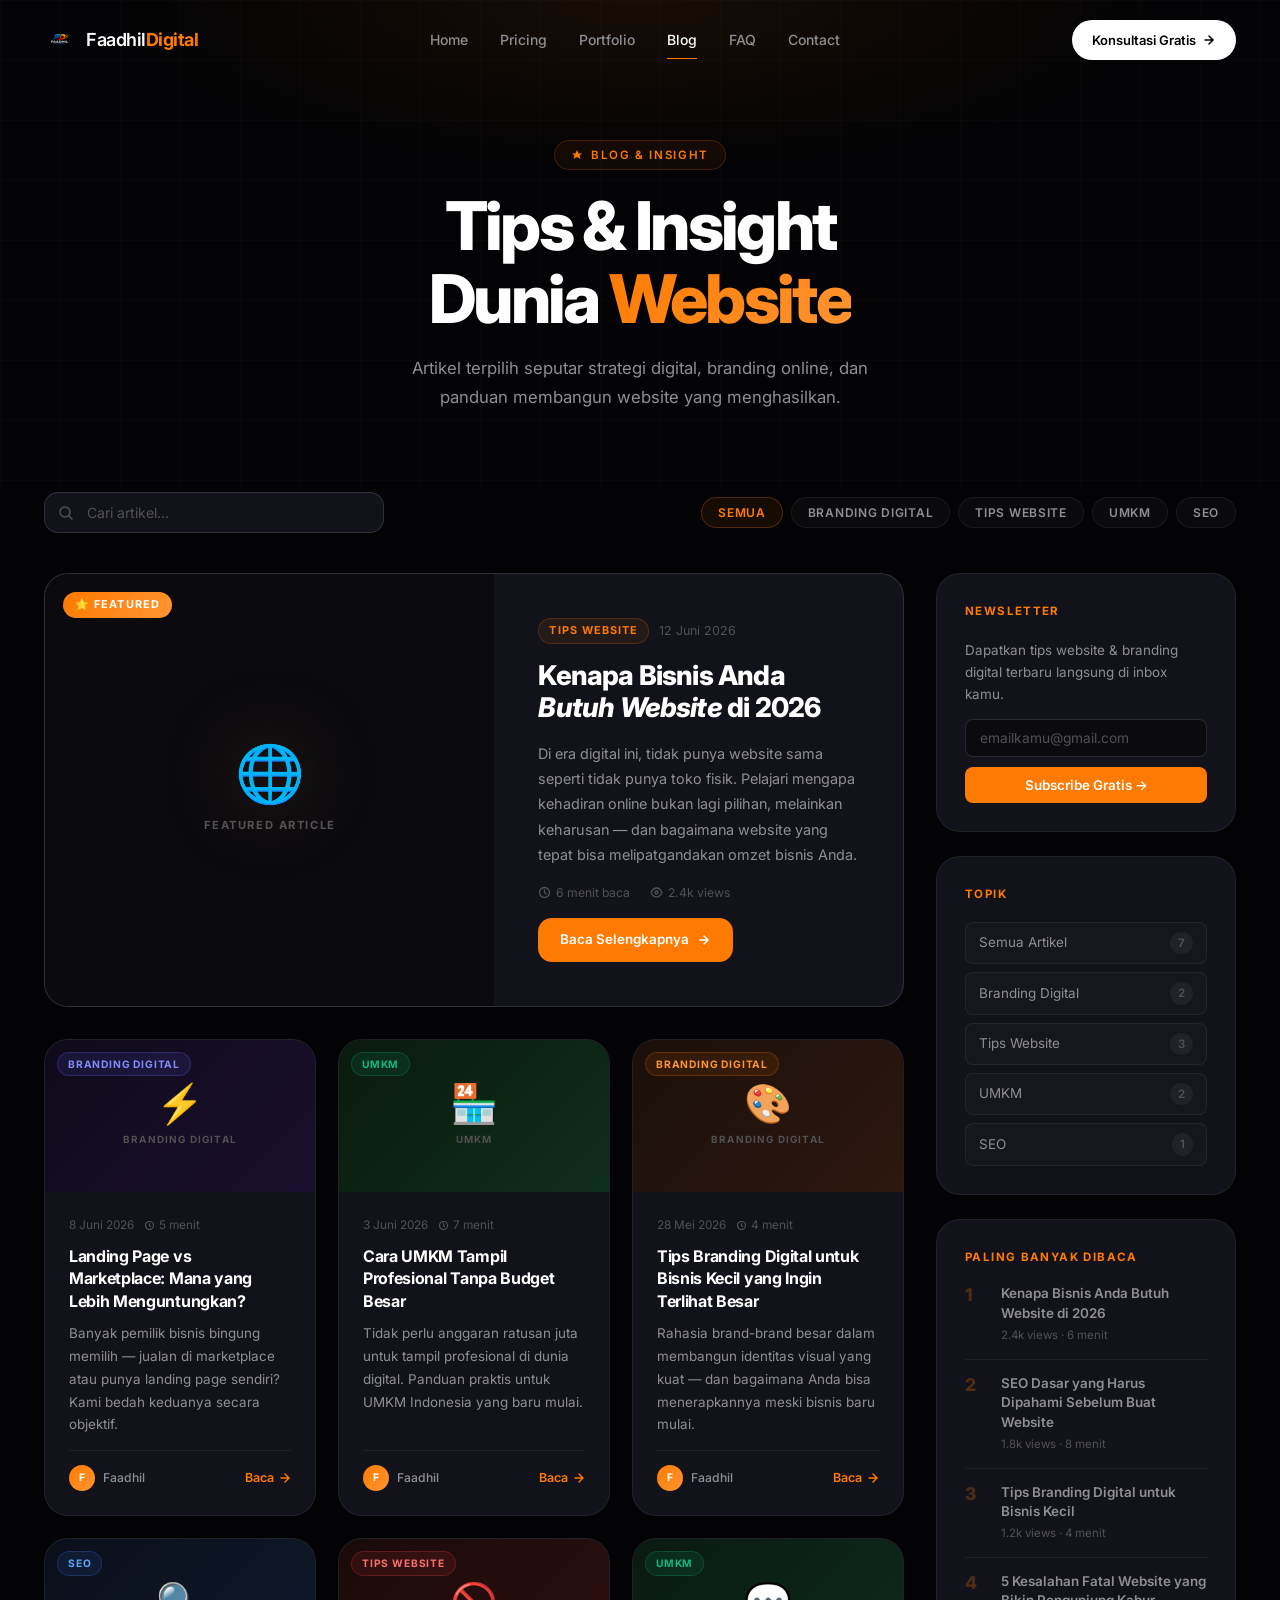
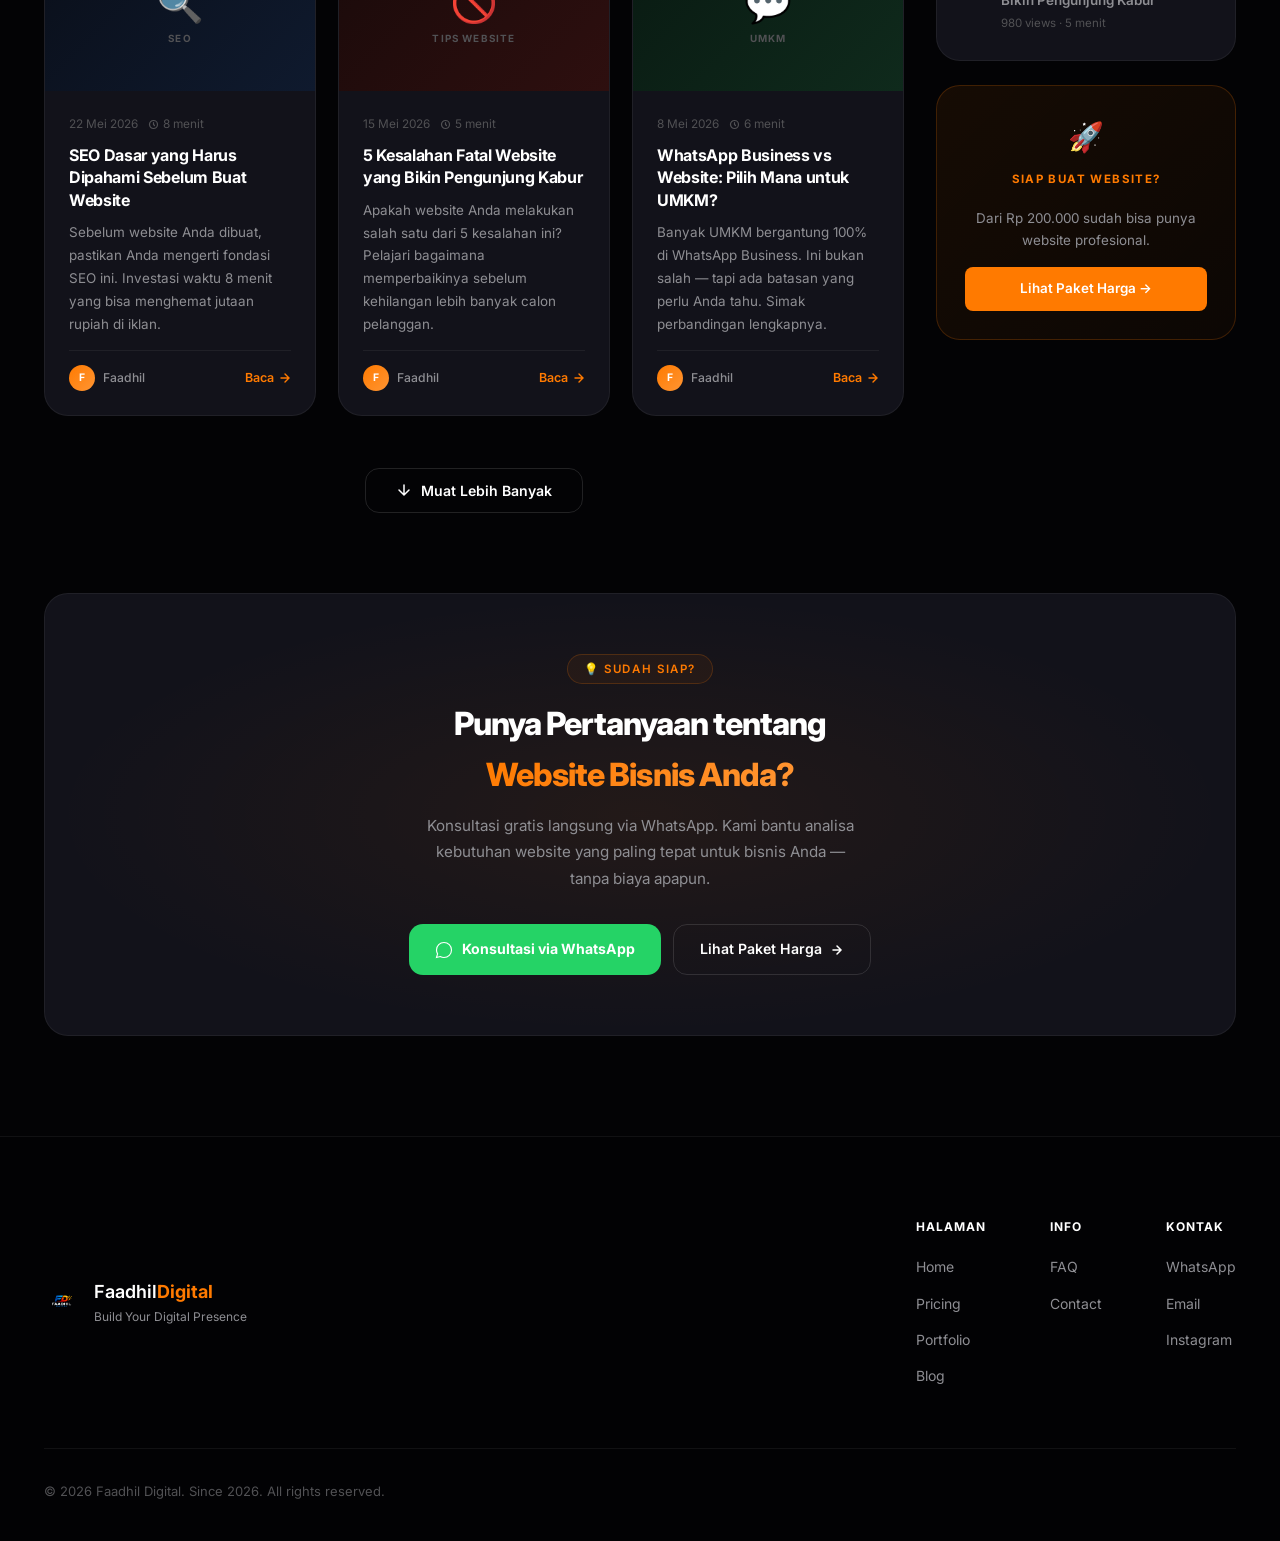
==== blog.html @ 7c00f546 "Add files via upload" ====
<!DOCTYPE html>
<html lang="id" data-theme="dark">
<head>
  <meta charset="UTF-8"/>
  <meta name="viewport" content="width=device-width,initial-scale=1.0"/>

  <!-- SEO -->
  <title>Blog — Faadhil Digital | Tips & Insight Dunia Website</title>
  <meta name="description" content="Baca artikel terbaru dari Faadhil Digital — tips membangun website, strategi branding digital, insight UMKM, dan panduan teknologi web modern."/>
  <meta name="keywords" content="blog website, tips branding digital, UMKM online, landing page, jasa website, Faadhil Digital"/>
  <meta name="robots" content="index, follow"/>
  <meta name="author" content="Faadhil Digital"/>
  <link rel="canonical" href="https://faadhildigital.com/blog.html"/>

  <!-- Open Graph -->
  <meta property="og:type" content="blog"/>
  <meta property="og:title" content="Blog — Faadhil Digital | Tips & Insight Dunia Website"/>
  <meta property="og:description" content="Tips membangun website, strategi branding digital, dan insight UMKM dari Faadhil Digital."/>
  <meta property="og:url" content="https://faadhildigital.com/blog.html"/>
  <meta property="og:site_name" content="Faadhil Digital"/>

  <!-- Twitter Card -->
  <meta name="twitter:card" content="summary_large_image"/>
  <meta name="twitter:title" content="Blog — Faadhil Digital"/>
  <meta name="twitter:description" content="Tips & insight dunia website dari Faadhil Digital."/>

  <!-- Theme -->
  <meta name="theme-color" content="#030305"/>
  <link rel="manifest" href="manifest.json"/>
  <link rel="icon" type="image/png" href="assets/LOGO4721.png"/>
  <link rel="apple-touch-icon" href="assets/LOGO4721.png"/>

  <!-- Fonts -->
  <link rel="preconnect" href="https://fonts.googleapis.com"/>
  <link rel="preconnect" href="https://fonts.gstatic.com" crossorigin/>
  <link href="https://fonts.googleapis.com/css2?family=Inter:wght@300;400;500;600;700;800;900&display=swap" rel="stylesheet"/>

  <link rel="stylesheet" href="css/style.css"/>
  <style>
    /* ── BLOG-SPECIFIC STYLES ── */
    :root {
      --bg-main: #030305;
      --bg-surface: #0a0a0f;
      --bg-surface-elevated: #12121a;
      --brand-primary: #ff7a00;
      --brand-primary-rgb: 255, 122, 0;
      --brand-secondary: #ff9533;
      --text-main: #ffffff;
      --text-muted: #8e8e93;
      --text-dim: #515154;
      --border-light: rgba(255,255,255,.06);
      --border-medium: rgba(255,255,255,.12);
      --glass-bg: rgba(10,10,15,.7);
      --glass-blur: 20px;
      --font-inter: 'Inter', -apple-system, BlinkMacSystemFont, sans-serif;
      --radius-sm: 8px;
      --radius-md: 14px;
      --radius-lg: 24px;
      --transition-smooth: cubic-bezier(0.16,1,0.3,1);
    }

    /* BLOG HERO */
    .blog-hero {
      padding: 140px 0 80px;
      text-align: center;
      position: relative;
      overflow: hidden;
    }
    .blog-hero::before {
      content: '';
      position: absolute;
      inset: 0;
      background:
        radial-gradient(ellipse 60% 50% at 50% 0%, rgba(255,122,0,.08) 0%, transparent 70%),
        linear-gradient(rgba(255,255,255,.015) 1px, transparent 1px),
        linear-gradient(90deg, rgba(255,255,255,.015) 1px, transparent 1px);
      background-size: 100% 100%, 60px 60px, 60px 60px;
      pointer-events: none;
    }
    .blog-hero .con { position: relative; z-index: 1; }
    .blog-hero-tag {
      display: inline-flex;
      align-items: center;
      gap: 8px;
      font-size: .72rem;
      font-weight: 600;
      letter-spacing: .14em;
      text-transform: uppercase;
      color: var(--brand-primary);
      background: rgba(255,122,0,.06);
      border: 1px solid rgba(255,122,0,.2);
      padding: 5px 16px;
      border-radius: 999px;
      margin-bottom: 20px;
    }
    .blog-hero h1 {
      font-size: clamp(2.8rem, 5.5vw, 4.2rem);
      font-weight: 800;
      letter-spacing: -.04em;
      line-height: 1.08;
      color: var(--text-main);
      margin-bottom: 18px;
    }
    .blog-hero h1 em {
      font-style: normal;
      background: linear-gradient(135deg, var(--brand-primary), var(--brand-secondary));
      -webkit-background-clip: text;
      -webkit-text-fill-color: transparent;
      background-clip: text;
    }
    .blog-hero p {
      font-size: 1.05rem;
      color: var(--text-muted);
      max-width: 500px;
      margin: 0 auto;
      line-height: 1.75;
    }

    /* BLOG CONTROLS */
    .blog-section {
      padding: 0 0 100px;
      background: var(--bg-main);
    }
    .blog-controls-bar {
      display: flex;
      gap: 16px;
      align-items: center;
      justify-content: space-between;
      margin-bottom: 40px;
      flex-wrap: wrap;
    }
    .blog-search-box {
      position: relative;
      flex: 1;
      max-width: 340px;
    }
    .blog-search-box svg {
      position: absolute;
      left: 14px;
      top: 50%;
      transform: translateY(-50%);
      color: var(--text-dim);
      pointer-events: none;
    }
    .blog-search-box input {
      width: 100%;
      background: var(--bg-surface-elevated);
      border: 1px solid var(--border-medium);
      border-radius: var(--radius-md);
      color: var(--text-main);
      font-family: var(--font-inter);
      font-size: .88rem;
      padding: 11px 16px 11px 42px;
      outline: none;
      transition: border-color .25s;
    }
    .blog-search-box input:focus { border-color: var(--brand-primary); }
    .blog-search-box input::placeholder { color: var(--text-dim); }
    .cat-pills {
      display: flex;
      gap: 8px;
      flex-wrap: wrap;
    }
    .cat-pill {
      font-size: .75rem;
      font-weight: 600;
      letter-spacing: .06em;
      text-transform: uppercase;
      color: var(--text-muted);
      background: rgba(255,255,255,.03);
      border: 1px solid var(--border-light);
      padding: 7px 16px;
      border-radius: 999px;
      cursor: pointer;
      transition: all .22s;
      font-family: var(--font-inter);
    }
    .cat-pill:hover {
      color: var(--text-main);
      border-color: var(--border-medium);
      background: rgba(255,255,255,.06);
    }
    .cat-pill.active {
      color: var(--brand-primary);
      background: rgba(255,122,0,.08);
      border-color: rgba(255,122,0,.25);
    }

    /* FEATURED ARTICLE */
    .featured-article {
      background: var(--bg-surface-elevated);
      border: 1px solid var(--border-medium);
      border-radius: var(--radius-lg);
      overflow: hidden;
      display: grid;
      grid-template-columns: 1.1fr 1fr;
      margin-bottom: 32px;
      transition: border-color .3s, transform .3s, box-shadow .3s;
    }
    .featured-article:hover {
      border-color: rgba(255,122,0,.3);
      transform: translateY(-4px);
      box-shadow: 0 20px 60px rgba(0,0,0,.35);
    }
    .fa-thumb {
      position: relative;
      min-height: 340px;
      background: var(--bg-surface);
      overflow: hidden;
      display: flex;
      align-items: center;
      justify-content: center;
    }
    .fa-thumb-art {
      width: 100%;
      height: 100%;
      position: absolute;
      inset: 0;
      display: flex;
      align-items: center;
      justify-content: center;
      flex-direction: column;
      gap: 16px;
    }
    .fa-thumb-icon {
      font-size: 3.5rem;
      line-height: 1;
      filter: drop-shadow(0 0 40px rgba(255,122,0,.3));
    }
    .fa-thumb-label {
      font-size: .7rem;
      font-weight: 700;
      letter-spacing: .14em;
      text-transform: uppercase;
      color: var(--text-dim);
    }
    .fa-featured-badge {
      position: absolute;
      top: 18px;
      left: 18px;
      background: linear-gradient(135deg, var(--brand-primary), var(--brand-secondary));
      color: #fff;
      font-size: .68rem;
      font-weight: 700;
      letter-spacing: .1em;
      text-transform: uppercase;
      padding: 4px 12px;
      border-radius: 999px;
    }
    .fa-body {
      padding: 44px;
      display: flex;
      flex-direction: column;
      justify-content: center;
      gap: 16px;
    }
    .fa-meta {
      display: flex;
      align-items: center;
      gap: 10px;
    }
    .fa-cat {
      font-size: .68rem;
      font-weight: 700;
      letter-spacing: .1em;
      text-transform: uppercase;
      color: var(--brand-primary);
      background: rgba(255,122,0,.08);
      border: 1px solid rgba(255,122,0,.2);
      padding: 3px 10px;
      border-radius: 999px;
    }
    .fa-date {
      font-size: .78rem;
      color: var(--text-dim);
    }
    .fa-body h2 {
      font-size: 1.7rem;
      font-weight: 800;
      letter-spacing: -.03em;
      line-height: 1.2;
      color: var(--text-main);
    }
    .fa-body p {
      font-size: .9rem;
      color: var(--text-muted);
      line-height: 1.75;
    }
    .fa-stats {
      display: flex;
      gap: 20px;
      align-items: center;
    }
    .fa-stat {
      font-size: .76rem;
      color: var(--text-dim);
      display: flex;
      align-items: center;
      gap: 5px;
    }
    .fa-read-btn {
      display: inline-flex;
      align-items: center;
      gap: 8px;
      background: var(--brand-primary);
      color: #fff;
      font-size: .84rem;
      font-weight: 600;
      padding: 11px 22px;
      border-radius: var(--radius-md);
      align-self: flex-start;
      transition: background .25s, transform .2s, box-shadow .25s;
    }
    .fa-read-btn:hover {
      background: var(--brand-secondary);
      transform: translateY(-1px);
      box-shadow: 0 6px 20px rgba(255,122,0,.3);
    }

    /* BLOG GRID */
    .blog-grid {
      display: grid;
      grid-template-columns: repeat(3, 1fr);
      gap: 22px;
      margin-bottom: 52px;
    }
    .blog-card {
      background: var(--bg-surface-elevated);
      border: 1px solid var(--border-light);
      border-radius: var(--radius-lg);
      overflow: hidden;
      display: flex;
      flex-direction: column;
      transition: border-color .3s, transform .3s, box-shadow .3s;
    }
    .blog-card:hover {
      border-color: var(--border-medium);
      transform: translateY(-5px);
      box-shadow: 0 16px 48px rgba(0,0,0,.3);
    }
    .bc-thumb {
      position: relative;
      aspect-ratio: 16/9;
      background: var(--bg-surface);
      display: flex;
      align-items: center;
      justify-content: center;
      flex-direction: column;
      gap: 10px;
      overflow: hidden;
    }
    .bc-thumb-icon { font-size: 2.4rem; line-height: 1; }
    .bc-thumb-label {
      font-size: .62rem;
      font-weight: 700;
      letter-spacing: .12em;
      text-transform: uppercase;
      color: var(--text-dim);
    }
    .bc-cat-badge {
      position: absolute;
      top: 12px;
      left: 12px;
      font-size: .64rem;
      font-weight: 700;
      letter-spacing: .08em;
      text-transform: uppercase;
      padding: 3px 10px;
      border-radius: 999px;
    }
    .bc-body {
      padding: 24px;
      flex: 1;
      display: flex;
      flex-direction: column;
      gap: 10px;
    }
    .bc-meta {
      display: flex;
      align-items: center;
      gap: 10px;
    }
    .bc-date { font-size: .74rem; color: var(--text-dim); }
    .bc-read-time {
      display: flex;
      align-items: center;
      gap: 4px;
      font-size: .74rem;
      color: var(--text-dim);
    }
    .bc-body h3 {
      font-size: 1rem;
      font-weight: 700;
      letter-spacing: -.02em;
      line-height: 1.4;
      color: var(--text-main);
    }
    .bc-body p {
      font-size: .84rem;
      color: var(--text-muted);
      line-height: 1.7;
      flex: 1;
    }
    .bc-footer {
      display: flex;
      align-items: center;
      justify-content: space-between;
      margin-top: 4px;
      padding-top: 14px;
      border-top: 1px solid var(--border-light);
    }
    .bc-author {
      display: flex;
      align-items: center;
      gap: 8px;
    }
    .bc-author-av {
      width: 26px;
      height: 26px;
      border-radius: 50%;
      background: linear-gradient(135deg, var(--brand-primary), var(--brand-secondary));
      display: flex;
      align-items: center;
      justify-content: center;
      font-size: .65rem;
      font-weight: 700;
      color: #fff;
    }
    .bc-author-name { font-size: .76rem; font-weight: 500; color: var(--text-muted); }
    .bc-link {
      display: flex;
      align-items: center;
      gap: 5px;
      font-size: .78rem;
      font-weight: 600;
      color: var(--brand-primary);
      transition: gap .2s;
    }
    .bc-link:hover { gap: 8px; }

    /* BLOG SIDEBAR / NEWSLETTER */
    .blog-layout {
      display: grid;
      grid-template-columns: 1fr 300px;
      gap: 32px;
      align-items: start;
    }
    .blog-sidebar {
      display: flex;
      flex-direction: column;
      gap: 24px;
      position: sticky;
      top: 100px;
    }
    .sidebar-widget {
      background: var(--bg-surface-elevated);
      border: 1px solid var(--border-light);
      border-radius: var(--radius-lg);
      padding: 28px;
    }
    .sw-title {
      font-size: .72rem;
      font-weight: 700;
      letter-spacing: .12em;
      text-transform: uppercase;
      color: var(--brand-primary);
      margin-bottom: 18px;
    }
    .newsletter-form { display: flex; flex-direction: column; gap: 10px; }
    .newsletter-form p { font-size: .84rem; color: var(--text-muted); line-height: 1.65; margin-bottom: 4px; }
    .newsletter-input {
      background: var(--bg-surface);
      border: 1px solid var(--border-medium);
      border-radius: var(--radius-sm);
      color: var(--text-main);
      font-family: var(--font-inter);
      font-size: .86rem;
      padding: 10px 14px;
      outline: none;
      transition: border-color .25s;
    }
    .newsletter-input:focus { border-color: var(--brand-primary); }
    .newsletter-input::placeholder { color: var(--text-dim); }
    .newsletter-btn {
      background: var(--brand-primary);
      color: #fff;
      font-family: var(--font-inter);
      font-size: .84rem;
      font-weight: 600;
      padding: 10px;
      border-radius: var(--radius-sm);
      border: none;
      cursor: pointer;
      transition: background .25s;
    }
    .newsletter-btn:hover { background: var(--brand-secondary); }

    .topic-list { display: flex; flex-direction: column; gap: 8px; }
    .topic-item {
      display: flex;
      align-items: center;
      justify-content: space-between;
      padding: 9px 13px;
      background: rgba(255,255,255,.02);
      border: 1px solid var(--border-light);
      border-radius: var(--radius-sm);
      cursor: pointer;
      transition: all .2s;
      font-size: .84rem;
      color: var(--text-muted);
    }
    .topic-item:hover {
      border-color: var(--border-medium);
      color: var(--text-main);
      background: rgba(255,255,255,.04);
    }
    .topic-count {
      font-size: .72rem;
      font-weight: 600;
      color: var(--text-dim);
      background: rgba(255,255,255,.05);
      padding: 2px 8px;
      border-radius: 999px;
    }

    .popular-list { display: flex; flex-direction: column; gap: 14px; }
    .popular-item {
      display: flex;
      gap: 12px;
      align-items: flex-start;
      padding-bottom: 14px;
      border-bottom: 1px solid var(--border-light);
    }
    .popular-item:last-child { border-bottom: none; padding-bottom: 0; }
    .popular-num {
      font-size: 1.1rem;
      font-weight: 800;
      color: rgba(255,122,0,.25);
      flex-shrink: 0;
      width: 24px;
      line-height: 1.3;
    }
    .popular-title {
      font-size: .84rem;
      font-weight: 600;
      color: var(--text-muted);
      line-height: 1.45;
      transition: color .2s;
      cursor: pointer;
    }
    .popular-title:hover { color: var(--text-main); }
    .popular-meta { font-size: .72rem; color: var(--text-dim); margin-top: 3px; }

    /* NO RESULTS */
    .no-results {
      display: none;
      text-align: center;
      padding: 60px 20px;
      color: var(--text-dim);
      grid-column: 1 / -1;
    }
    .no-results-icon { font-size: 2.5rem; margin-bottom: 12px; }
    .no-results p { font-size: .9rem; }

    /* LOAD MORE */
    .load-more-wrap {
      display: flex;
      justify-content: center;
    }
    .load-more-btn {
      display: inline-flex;
      align-items: center;
      gap: 9px;
      background: transparent;
      border: 1px solid var(--border-medium);
      color: var(--text-main);
      font-family: var(--font-inter);
      font-size: .88rem;
      font-weight: 600;
      padding: 13px 30px;
      border-radius: var(--radius-md);
      cursor: pointer;
      transition: all .25s;
    }
    .load-more-btn:hover {
      border-color: var(--brand-primary);
      color: var(--brand-primary);
      background: rgba(255,122,0,.06);
    }

    /* BLOG CTA */
    .blog-cta {
      margin-top: 80px;
      background: var(--bg-surface-elevated);
      border: 1px solid var(--border-light);
      border-radius: var(--radius-lg);
      padding: 60px;
      text-align: center;
      position: relative;
      overflow: hidden;
    }
    .blog-cta::before {
      content: '';
      position: absolute;
      inset: 0;
      background: radial-gradient(ellipse at center, rgba(255,122,0,.07) 0%, transparent 70%);
      pointer-events: none;
    }
    .blog-cta-inner { position: relative; z-index: 1; }
    .blog-cta h2 {
      font-size: 2rem;
      font-weight: 800;
      letter-spacing: -.03em;
      color: var(--text-main);
      margin-bottom: 12px;
    }
    .blog-cta h2 em {
      font-style: normal;
      background: linear-gradient(135deg, var(--brand-primary), var(--brand-secondary));
      -webkit-background-clip: text;
      -webkit-text-fill-color: transparent;
      background-clip: text;
    }
    .blog-cta p {
      font-size: .95rem;
      color: var(--text-muted);
      max-width: 440px;
      margin: 0 auto 32px;
      line-height: 1.75;
    }
    .blog-cta-btns { display: flex; gap: 12px; justify-content: center; flex-wrap: wrap; }
    .cta-btn-wa {
      display: inline-flex;
      align-items: center;
      gap: 9px;
      background: #25d366;
      color: #fff;
      font-size: .88rem;
      font-weight: 700;
      padding: 13px 26px;
      border-radius: var(--radius-md);
      transition: background .25s, transform .2s, box-shadow .25s;
    }
    .cta-btn-wa:hover {
      background: #1ebe5d;
      transform: translateY(-1px);
      box-shadow: 0 8px 24px rgba(37,211,102,.25);
    }
    .cta-btn-pricing {
      display: inline-flex;
      align-items: center;
      gap: 8px;
      background: transparent;
      border: 1px solid var(--border-medium);
      color: var(--text-main);
      font-size: .88rem;
      font-weight: 600;
      padding: 13px 26px;
      border-radius: var(--radius-md);
      transition: all .25s;
    }
    .cta-btn-pricing:hover {
      border-color: var(--brand-primary);
      color: var(--brand-primary);
      background: rgba(255,122,0,.06);
    }

    /* ANIMATION / SCROLL REVEAL FIX */
    .sr {
      opacity: 0;
      transform: translateY(28px);
      transition:
        opacity .7s var(--transition-smooth) var(--delay, 0s),
        transform .7s var(--transition-smooth) var(--delay, 0s);
    }
    .sr.visible, .sr.active { opacity: 1; transform: none; }

    /* RESPONSIVE */
    @media (max-width: 1100px) {
      .blog-layout { grid-template-columns: 1fr; }
      .blog-sidebar { position: static; }
    }
    @media (max-width: 900px) {
      .featured-article { grid-template-columns: 1fr; }
      .fa-thumb { min-height: 220px; }
      .blog-grid { grid-template-columns: repeat(2, 1fr); }
    }
    @media (max-width: 640px) {
      .blog-hero { padding: 110px 0 60px; }
      .blog-controls-bar { flex-direction: column; align-items: stretch; }
      .blog-search-box { max-width: 100%; }
      .blog-grid { grid-template-columns: 1fr; }
      .fa-body { padding: 28px 24px; }
      .blog-cta { padding: 40px 24px; }
    }
  </style>
</head>
<body>

  <!-- LOADER -->
  <div id="loader" class="loader" role="status" aria-label="Loading">
    <div class="loader-logo">
      <img src="assets/LOGO4721.png" alt="Faadhil Digital" width="48" height="48"/>
      <span>Faadhil<strong>Digital</strong></span>
    </div>
    <div class="loader-bar"><div class="loader-progress"></div></div>
  </div>

  <!-- CURSOR GLOW -->
  <div class="cursor-glow" id="cursorGlow" aria-hidden="true"></div>

  <!-- TOAST -->
  <div id="toast" class="toast" role="alert" aria-live="polite"></div>

  <!-- BACK TO TOP -->
  <button class="back-top" id="backTop" aria-label="Kembali ke atas">
    <svg width="18" height="18" viewBox="0 0 18 18" fill="none"><path d="M9 14V4M4 9l5-5 5 5" stroke="currentColor" stroke-width="1.8" stroke-linecap="round" stroke-linejoin="round"/></svg>
  </button>

  <!-- ═══════════ NAVBAR ═══════════ -->
  <header class="navbar" id="navbar" role="banner">
    <div class="nav-container">
      <a href="home.html" class="nav-logo" aria-label="Faadhil Digital - Beranda">
        <img src="assets/LOGO4721.png" alt="Logo Faadhil Digital" width="32" height="32" loading="eager"/>
        <span>Faadhil<strong>Digital</strong></span>
      </a>

      <nav class="nav-links" id="navLinks" role="navigation" aria-label="Menu utama">
        <a href="home.html" class="nav-a">Home</a>
        <a href="pricing.html" class="nav-a">Pricing</a>
        <a href="portfolio.html" class="nav-a">Portfolio</a>
        <a href="blog.html" class="nav-a active">Blog</a>
        <a href="faq.html" class="nav-a">FAQ</a>
        <a href="contact.html" class="nav-a">Contact</a>
      </nav>

      <div class="nav-right">

        <a href="https://wa.me/6282317304798?text=Halo%2C%20saya%20ingin%20konsultasi%20gratis" target="_blank" rel="noopener noreferrer" class="nav-cta">
          <span>Konsultasi Gratis</span>
          <svg width="14" height="14" viewBox="0 0 14 14" fill="none" aria-hidden="true"><path d="M3 7h8M7 3l4 4-4 4" stroke="currentColor" stroke-width="1.5" stroke-linecap="round"/></svg>
        </a>
      </div>

      <button class="nav-ham" id="navHam" aria-label="Buka menu" aria-expanded="false" aria-controls="mobileMenu">
        <span></span><span></span><span></span>
      </button>
    </div>
  </header>

  <!-- MOBILE MENU -->
  <div class="mobile-menu" id="mobileMenu" role="dialog" aria-modal="true" aria-label="Menu navigasi" hidden>
    <nav aria-label="Menu mobile">
      <a href="home.html" class="mob-a">Home</a>
      <a href="pricing.html" class="mob-a">Pricing</a>
      <a href="portfolio.html" class="mob-a">Portfolio</a>
      <a href="blog.html" class="mob-a active">Blog</a>
      <a href="faq.html" class="mob-a">FAQ</a>
      <a href="contact.html" class="mob-a">Contact</a>
    </nav>
    <a href="https://wa.me/6282317304798" target="_blank" rel="noopener noreferrer" class="mob-cta">
      <svg width="18" height="18" viewBox="0 0 24 24" fill="none" aria-hidden="true"><path d="M12 2C6.477 2 2 6.477 2 12c0 1.89.525 3.66 1.438 5.168L2 22l4.978-1.303A9.952 9.952 0 0012 22c5.523 0 10-4.477 10-10S17.523 2 12 2z" stroke="currentColor" stroke-width="1.5"/></svg>
      Konsultasi Gratis
    </a>
  </div>

  <main id="main">

    <!-- ═══════════ BLOG HERO ═══════════ -->
    <section class="blog-hero" aria-labelledby="blog-hero-title">
      <div class="con">
        <div class="blog-hero-tag sr" data-sr="up">
          <svg width="12" height="12" viewBox="0 0 12 12" fill="none" aria-hidden="true"><path d="M6 1L7.5 4.5H11L8.5 6.5 9.5 10 6 8l-3.5 2 1-3.5L1 4.5h3.5L6 1z" fill="currentColor"/></svg>
          Blog & Insight
        </div>
        <h1 class="sr" data-sr="up" style="--delay:.08s" id="blog-hero-title">
          Tips & Insight<br/>Dunia <em>Website</em>
        </h1>
        <p class="sr" data-sr="up" style="--delay:.16s">
          Artikel terpilih seputar strategi digital, branding online, dan panduan membangun website yang menghasilkan.
        </p>
      </div>
    </section>

    <!-- ═══════════ BLOG CONTENT ═══════════ -->
    <section class="blog-section" aria-label="Daftar artikel">
      <div class="con">

        <!-- CONTROLS -->
        <div class="blog-controls-bar sr" data-sr="up" style="--delay:.04s">
          <div class="blog-search-box">
            <svg width="16" height="16" viewBox="0 0 16 16" fill="none" aria-hidden="true">
              <circle cx="7" cy="7" r="5" stroke="currentColor" stroke-width="1.5"/>
              <path d="M11 11l3 3" stroke="currentColor" stroke-width="1.5" stroke-linecap="round"/>
            </svg>
            <input
              type="search"
              id="blogSearch"
              placeholder="Cari artikel..."
              autocomplete="off"
              aria-label="Cari artikel blog"
            />
          </div>
          <div class="cat-pills" id="catPills" role="group" aria-label="Filter kategori">
            <button class="cat-pill active" data-cat="all">Semua</button>
            <button class="cat-pill" data-cat="branding">Branding Digital</button>
            <button class="cat-pill" data-cat="website">Tips Website</button>
            <button class="cat-pill" data-cat="umkm">UMKM</button>
            <button class="cat-pill" data-cat="seo">SEO</button>
          </div>
        </div>

        <!-- LAYOUT: MAIN + SIDEBAR -->
        <div class="blog-layout">

          <!-- MAIN CONTENT -->
          <div>

            <!-- FEATURED ARTICLE -->
            <article class="featured-article sr" data-sr="up" data-cat="website" data-title="Kenapa Bisnis Anda Butuh Website di 2026" id="featured-post">
              <div class="fa-thumb" aria-hidden="true">
                <div class="fa-thumb-art">
                  <div class="fa-thumb-icon">🌐</div>
                  <span class="fa-thumb-label">Featured Article</span>
                </div>
                <span class="fa-featured-badge" aria-label="Artikel unggulan">⭐ Featured</span>
              </div>
              <div class="fa-body">
                <div class="fa-meta">
                  <span class="fa-cat">Tips Website</span>
                  <span class="fa-date">12 Juni 2026</span>
                </div>
                <h2>Kenapa Bisnis Anda <em>Butuh Website</em> di 2026</h2>
                <p>Di era digital ini, tidak punya website sama seperti tidak punya toko fisik. Pelajari mengapa kehadiran online bukan lagi pilihan, melainkan keharusan — dan bagaimana website yang tepat bisa melipatgandakan omzet bisnis Anda.</p>
                <div class="fa-stats">
                  <span class="fa-stat">
                    <svg width="13" height="13" viewBox="0 0 13 13" fill="none" aria-hidden="true"><circle cx="6.5" cy="6.5" r="5" stroke="currentColor" stroke-width="1.3"/><path d="M6.5 4v2.5l1.5 1.5" stroke="currentColor" stroke-width="1.3" stroke-linecap="round"/></svg>
                    6 menit baca
                  </span>
                  <span class="fa-stat">
                    <svg width="13" height="13" viewBox="0 0 13 13" fill="none" aria-hidden="true"><path d="M1 6.5C1 6.5 3 2 6.5 2S12 6.5 12 6.5 10 11 6.5 11 1 6.5 1 6.5z" stroke="currentColor" stroke-width="1.3"/><circle cx="6.5" cy="6.5" r="1.5" stroke="currentColor" stroke-width="1.3"/></svg>
                    2.4k views
                  </span>
                </div>
                <a href="#" class="fa-read-btn" aria-label="Baca artikel: Kenapa Bisnis Anda Butuh Website di 2026">
                  Baca Selengkapnya
                  <svg width="14" height="14" viewBox="0 0 14 14" fill="none" aria-hidden="true"><path d="M3 7h8M7 3l4 4-4 4" stroke="currentColor" stroke-width="1.5" stroke-linecap="round"/></svg>
                </a>
              </div>
            </article>

            <!-- ARTICLE GRID -->
            <div class="blog-grid" id="blogGrid" role="list">

              <!-- ARTICLE 1 -->
              <article class="blog-card sr" data-sr="up" style="--delay:0s" data-cat="branding" data-title="Landing Page vs Marketplace: Mana yang Lebih Menguntungkan?" role="listitem">
                <div class="bc-thumb" style="background: linear-gradient(135deg, #0f0a1a, #1a0f2e);" aria-hidden="true">
                  <div class="bc-thumb-icon">⚡</div>
                  <span class="bc-thumb-label">Branding Digital</span>
                  <span class="bc-cat-badge" style="background:rgba(99,102,241,.12);color:#818cf8;border:1px solid rgba(99,102,241,.25);">Branding Digital</span>
                </div>
                <div class="bc-body">
                  <div class="bc-meta">
                    <span class="bc-date">8 Juni 2026</span>
                    <span class="bc-read-time">
                      <svg width="11" height="11" viewBox="0 0 11 11" fill="none" aria-hidden="true"><circle cx="5.5" cy="5.5" r="4" stroke="currentColor" stroke-width="1.2"/><path d="M5.5 3.5v2l1 1" stroke="currentColor" stroke-width="1.2" stroke-linecap="round"/></svg>
                      5 menit
                    </span>
                  </div>
                  <h3>Landing Page vs Marketplace: Mana yang Lebih Menguntungkan?</h3>
                  <p>Banyak pemilik bisnis bingung memilih — jualan di marketplace atau punya landing page sendiri? Kami bedah keduanya secara objektif.</p>
                  <div class="bc-footer">
                    <div class="bc-author">
                      <div class="bc-author-av" aria-hidden="true">F</div>
                      <span class="bc-author-name">Faadhil</span>
                    </div>
                    <a href="#" class="bc-link" aria-label="Baca: Landing Page vs Marketplace">
                      Baca
                      <svg width="12" height="12" viewBox="0 0 12 12" fill="none" aria-hidden="true"><path d="M2 6h8M6 2l4 4-4 4" stroke="currentColor" stroke-width="1.4" stroke-linecap="round"/></svg>
                    </a>
                  </div>
                </div>
              </article>

              <!-- ARTICLE 2 -->
              <article class="blog-card sr" data-sr="up" style="--delay:.08s" data-cat="umkm" data-title="Cara UMKM Tampil Profesional Tanpa Budget Besar" role="listitem">
                <div class="bc-thumb" style="background: linear-gradient(135deg, #0a1a0f, #0f2e1a);" aria-hidden="true">
                  <div class="bc-thumb-icon">🏪</div>
                  <span class="bc-thumb-label">UMKM</span>
                  <span class="bc-cat-badge" style="background:rgba(16,185,129,.1);color:#10b981;border:1px solid rgba(16,185,129,.22);">UMKM</span>
                </div>
                <div class="bc-body">
                  <div class="bc-meta">
                    <span class="bc-date">3 Juni 2026</span>
                    <span class="bc-read-time">
                      <svg width="11" height="11" viewBox="0 0 11 11" fill="none" aria-hidden="true"><circle cx="5.5" cy="5.5" r="4" stroke="currentColor" stroke-width="1.2"/><path d="M5.5 3.5v2l1 1" stroke="currentColor" stroke-width="1.2" stroke-linecap="round"/></svg>
                      7 menit
                    </span>
                  </div>
                  <h3>Cara UMKM Tampil Profesional Tanpa Budget Besar</h3>
                  <p>Tidak perlu anggaran ratusan juta untuk tampil profesional di dunia digital. Panduan praktis untuk UMKM Indonesia yang baru mulai.</p>
                  <div class="bc-footer">
                    <div class="bc-author">
                      <div class="bc-author-av" aria-hidden="true">F</div>
                      <span class="bc-author-name">Faadhil</span>
                    </div>
                    <a href="#" class="bc-link" aria-label="Baca: Cara UMKM Tampil Profesional">
                      Baca
                      <svg width="12" height="12" viewBox="0 0 12 12" fill="none" aria-hidden="true"><path d="M2 6h8M6 2l4 4-4 4" stroke="currentColor" stroke-width="1.4" stroke-linecap="round"/></svg>
                    </a>
                  </div>
                </div>
              </article>

              <!-- ARTICLE 3 -->
              <article class="blog-card sr" data-sr="up" style="--delay:.16s" data-cat="branding" data-title="Tips Branding Digital untuk Bisnis Kecil" role="listitem">
                <div class="bc-thumb" style="background: linear-gradient(135deg, #1a0f0a, #2e180f);" aria-hidden="true">
                  <div class="bc-thumb-icon">🎨</div>
                  <span class="bc-thumb-label">Branding Digital</span>
                  <span class="bc-cat-badge" style="background:rgba(255,122,0,.1);color:#ff9533;border:1px solid rgba(255,122,0,.22);">Branding Digital</span>
                </div>
                <div class="bc-body">
                  <div class="bc-meta">
                    <span class="bc-date">28 Mei 2026</span>
                    <span class="bc-read-time">
                      <svg width="11" height="11" viewBox="0 0 11 11" fill="none" aria-hidden="true"><circle cx="5.5" cy="5.5" r="4" stroke="currentColor" stroke-width="1.2"/><path d="M5.5 3.5v2l1 1" stroke="currentColor" stroke-width="1.2" stroke-linecap="round"/></svg>
                      4 menit
                    </span>
                  </div>
                  <h3>Tips Branding Digital untuk Bisnis Kecil yang Ingin Terlihat Besar</h3>
                  <p>Rahasia brand-brand besar dalam membangun identitas visual yang kuat — dan bagaimana Anda bisa menerapkannya meski bisnis baru mulai.</p>
                  <div class="bc-footer">
                    <div class="bc-author">
                      <div class="bc-author-av" aria-hidden="true">F</div>
                      <span class="bc-author-name">Faadhil</span>
                    </div>
                    <a href="#" class="bc-link" aria-label="Baca: Tips Branding Digital">
                      Baca
                      <svg width="12" height="12" viewBox="0 0 12 12" fill="none" aria-hidden="true"><path d="M2 6h8M6 2l4 4-4 4" stroke="currentColor" stroke-width="1.4" stroke-linecap="round"/></svg>
                    </a>
                  </div>
                </div>
              </article>

              <!-- ARTICLE 4 -->
              <article class="blog-card sr" data-sr="up" style="--delay:.0s" data-cat="seo" data-title="SEO Dasar yang Harus Dipahami Sebelum Buat Website" role="listitem">
                <div class="bc-thumb" style="background: linear-gradient(135deg, #0a0f1a, #0f1a2e);" aria-hidden="true">
                  <div class="bc-thumb-icon">🔍</div>
                  <span class="bc-thumb-label">SEO</span>
                  <span class="bc-cat-badge" style="background:rgba(59,130,246,.1);color:#60a5fa;border:1px solid rgba(59,130,246,.22);">SEO</span>
                </div>
                <div class="bc-body">
                  <div class="bc-meta">
                    <span class="bc-date">22 Mei 2026</span>
                    <span class="bc-read-time">
                      <svg width="11" height="11" viewBox="0 0 11 11" fill="none" aria-hidden="true"><circle cx="5.5" cy="5.5" r="4" stroke="currentColor" stroke-width="1.2"/><path d="M5.5 3.5v2l1 1" stroke="currentColor" stroke-width="1.2" stroke-linecap="round"/></svg>
                      8 menit
                    </span>
                  </div>
                  <h3>SEO Dasar yang Harus Dipahami Sebelum Buat Website</h3>
                  <p>Sebelum website Anda dibuat, pastikan Anda mengerti fondasi SEO ini. Investasi waktu 8 menit yang bisa menghemat jutaan rupiah di iklan.</p>
                  <div class="bc-footer">
                    <div class="bc-author">
                      <div class="bc-author-av" aria-hidden="true">F</div>
                      <span class="bc-author-name">Faadhil</span>
                    </div>
                    <a href="#" class="bc-link" aria-label="Baca: SEO Dasar">
                      Baca
                      <svg width="12" height="12" viewBox="0 0 12 12" fill="none" aria-hidden="true"><path d="M2 6h8M6 2l4 4-4 4" stroke="currentColor" stroke-width="1.4" stroke-linecap="round"/></svg>
                    </a>
                  </div>
                </div>
              </article>

              <!-- ARTICLE 5 -->
              <article class="blog-card sr" data-sr="up" style="--delay:.08s" data-cat="website" data-title="5 Kesalahan Fatal Website yang Bikin Pengunjung Kabur" role="listitem">
                <div class="bc-thumb" style="background: linear-gradient(135deg, #1a0a0a, #2e0f0f);" aria-hidden="true">
                  <div class="bc-thumb-icon">🚫</div>
                  <span class="bc-thumb-label">Tips Website</span>
                  <span class="bc-cat-badge" style="background:rgba(239,68,68,.1);color:#f87171;border:1px solid rgba(239,68,68,.22);">Tips Website</span>
                </div>
                <div class="bc-body">
                  <div class="bc-meta">
                    <span class="bc-date">15 Mei 2026</span>
                    <span class="bc-read-time">
                      <svg width="11" height="11" viewBox="0 0 11 11" fill="none" aria-hidden="true"><circle cx="5.5" cy="5.5" r="4" stroke="currentColor" stroke-width="1.2"/><path d="M5.5 3.5v2l1 1" stroke="currentColor" stroke-width="1.2" stroke-linecap="round"/></svg>
                      5 menit
                    </span>
                  </div>
                  <h3>5 Kesalahan Fatal Website yang Bikin Pengunjung Kabur</h3>
                  <p>Apakah website Anda melakukan salah satu dari 5 kesalahan ini? Pelajari bagaimana memperbaikinya sebelum kehilangan lebih banyak calon pelanggan.</p>
                  <div class="bc-footer">
                    <div class="bc-author">
                      <div class="bc-author-av" aria-hidden="true">F</div>
                      <span class="bc-author-name">Faadhil</span>
                    </div>
                    <a href="#" class="bc-link" aria-label="Baca: 5 Kesalahan Fatal Website">
                      Baca
                      <svg width="12" height="12" viewBox="0 0 12 12" fill="none" aria-hidden="true"><path d="M2 6h8M6 2l4 4-4 4" stroke="currentColor" stroke-width="1.4" stroke-linecap="round"/></svg>
                    </a>
                  </div>
                </div>
              </article>

              <!-- ARTICLE 6 -->
              <article class="blog-card sr" data-sr="up" style="--delay:.16s" data-cat="umkm" data-title="WhatsApp Business vs Website: Pilih Mana untuk UMKM?" role="listitem">
                <div class="bc-thumb" style="background: linear-gradient(135deg, #091a12, #0f2a1c);" aria-hidden="true">
                  <div class="bc-thumb-icon">💬</div>
                  <span class="bc-thumb-label">UMKM</span>
                  <span class="bc-cat-badge" style="background:rgba(16,185,129,.1);color:#10b981;border:1px solid rgba(16,185,129,.22);">UMKM</span>
                </div>
                <div class="bc-body">
                  <div class="bc-meta">
                    <span class="bc-date">8 Mei 2026</span>
                    <span class="bc-read-time">
                      <svg width="11" height="11" viewBox="0 0 11 11" fill="none" aria-hidden="true"><circle cx="5.5" cy="5.5" r="4" stroke="currentColor" stroke-width="1.2"/><path d="M5.5 3.5v2l1 1" stroke="currentColor" stroke-width="1.2" stroke-linecap="round"/></svg>
                      6 menit
                    </span>
                  </div>
                  <h3>WhatsApp Business vs Website: Pilih Mana untuk UMKM?</h3>
                  <p>Banyak UMKM bergantung 100% di WhatsApp Business. Ini bukan salah — tapi ada batasan yang perlu Anda tahu. Simak perbandingan lengkapnya.</p>
                  <div class="bc-footer">
                    <div class="bc-author">
                      <div class="bc-author-av" aria-hidden="true">F</div>
                      <span class="bc-author-name">Faadhil</span>
                    </div>
                    <a href="#" class="bc-link" aria-label="Baca: WhatsApp Business vs Website">
                      Baca
                      <svg width="12" height="12" viewBox="0 0 12 12" fill="none" aria-hidden="true"><path d="M2 6h8M6 2l4 4-4 4" stroke="currentColor" stroke-width="1.4" stroke-linecap="round"/></svg>
                    </a>
                  </div>
                </div>
              </article>

              <!-- NO RESULTS -->
              <div class="no-results" id="noResults" role="status" aria-live="polite">
                <div class="no-results-icon" aria-hidden="true">🔍</div>
                <p>Artikel tidak ditemukan. Coba kata kunci lain.</p>
              </div>

            </div><!-- end blog-grid -->

            <!-- LOAD MORE -->
            <div class="load-more-wrap sr" data-sr="up" style="--delay:.1s">
              <button class="load-more-btn" id="loadMoreBtn" aria-label="Muat lebih banyak artikel">
                <svg width="16" height="16" viewBox="0 0 16 16" fill="none" aria-hidden="true"><path d="M8 3v10M3 8l5 5 5-5" stroke="currentColor" stroke-width="1.5" stroke-linecap="round"/></svg>
                Muat Lebih Banyak
              </button>
            </div>

          </div><!-- end main content -->

          <!-- SIDEBAR -->
          <aside class="blog-sidebar sr" data-sr="up" style="--delay:.2s" aria-label="Sidebar blog">

            <!-- NEWSLETTER -->
            <div class="sidebar-widget">
              <div class="sw-title">Newsletter</div>
              <div class="newsletter-form">
                <p>Dapatkan tips website & branding digital terbaru langsung di inbox kamu.</p>
                <input
                  type="email"
                  class="newsletter-input"
                  id="newsletterEmail"
                  placeholder="emailkamu@gmail.com"
                  aria-label="Email untuk newsletter"
                />
                <button class="newsletter-btn" id="newsletterBtn" type="button">
                  Subscribe Gratis →
                </button>
              </div>
            </div>

            <!-- TOPICS -->
            <div class="sidebar-widget">
              <div class="sw-title">Topik</div>
              <div class="topic-list" role="list">
                <div class="topic-item" data-filter-cat="all" role="listitem" tabindex="0">
                  <span>Semua Artikel</span>
                  <span class="topic-count">7</span>
                </div>
                <div class="topic-item" data-filter-cat="branding" role="listitem" tabindex="0">
                  <span>Branding Digital</span>
                  <span class="topic-count">2</span>
                </div>
                <div class="topic-item" data-filter-cat="website" role="listitem" tabindex="0">
                  <span>Tips Website</span>
                  <span class="topic-count">3</span>
                </div>
                <div class="topic-item" data-filter-cat="umkm" role="listitem" tabindex="0">
                  <span>UMKM</span>
                  <span class="topic-count">2</span>
                </div>
                <div class="topic-item" data-filter-cat="seo" role="listitem" tabindex="0">
                  <span>SEO</span>
                  <span class="topic-count">1</span>
                </div>
              </div>
            </div>

            <!-- POPULAR -->
            <div class="sidebar-widget">
              <div class="sw-title">Paling Banyak Dibaca</div>
              <div class="popular-list" role="list">
                <div class="popular-item" role="listitem">
                  <div class="popular-num">1</div>
                  <div>
                    <div class="popular-title" tabindex="0">Kenapa Bisnis Anda Butuh Website di 2026</div>
                    <div class="popular-meta">2.4k views · 6 menit</div>
                  </div>
                </div>
                <div class="popular-item" role="listitem">
                  <div class="popular-num">2</div>
                  <div>
                    <div class="popular-title" tabindex="0">SEO Dasar yang Harus Dipahami Sebelum Buat Website</div>
                    <div class="popular-meta">1.8k views · 8 menit</div>
                  </div>
                </div>
                <div class="popular-item" role="listitem">
                  <div class="popular-num">3</div>
                  <div>
                    <div class="popular-title" tabindex="0">Tips Branding Digital untuk Bisnis Kecil</div>
                    <div class="popular-meta">1.2k views · 4 menit</div>
                  </div>
                </div>
                <div class="popular-item" role="listitem">
                  <div class="popular-num">4</div>
                  <div>
                    <div class="popular-title" tabindex="0">5 Kesalahan Fatal Website yang Bikin Pengunjung Kabur</div>
                    <div class="popular-meta">980 views · 5 menit</div>
                  </div>
                </div>
              </div>
            </div>

            <!-- MINI CTA -->
            <div class="sidebar-widget" style="background:linear-gradient(135deg,rgba(255,122,0,.08),rgba(255,122,0,.04));border-color:rgba(255,122,0,.2);text-align:center;">
              <div style="font-size:1.8rem;margin-bottom:10px;" aria-hidden="true">🚀</div>
              <div class="sw-title" style="justify-content:center;display:flex;">Siap Buat Website?</div>
              <p style="font-size:.84rem;color:var(--text-muted);margin-bottom:16px;line-height:1.65;">
                Dari Rp 200.000 sudah bisa punya website profesional.
              </p>
              <a href="pricing.html" style="display:block;background:var(--brand-primary);color:#fff;font-size:.84rem;font-weight:600;padding:11px;border-radius:var(--radius-sm);text-align:center;transition:background .25s;" onmouseover="this.style.background='#ff9533'" onmouseout="this.style.background='#ff7a00'">
                Lihat Paket Harga →
              </a>
            </div>

          </aside>
        </div><!-- end blog-layout -->

        <!-- BLOG CTA BOTTOM -->
        <div class="blog-cta sr" data-sr="up" style="--delay:.1s">
          <div class="blog-cta-inner">
            <div class="blog-hero-tag" style="display:inline-flex;margin-bottom:14px;">💡 Sudah Siap?</div>
            <h2>Punya Pertanyaan tentang<br/><em>Website Bisnis Anda?</em></h2>
            <p>Konsultasi gratis langsung via WhatsApp. Kami bantu analisa kebutuhan website yang paling tepat untuk bisnis Anda — tanpa biaya apapun.</p>
            <div class="blog-cta-btns">
              <a href="https://wa.me/6282317304798?text=Halo%20Faadhil%20Digital%2C%20saya%20baca%20blog%20dan%20ingin%20konsultasi%20website" target="_blank" rel="noopener noreferrer" class="cta-btn-wa" aria-label="Konsultasi via WhatsApp">
                <svg width="18" height="18" viewBox="0 0 24 24" fill="none" aria-hidden="true"><path d="M12 2C6.477 2 2 6.477 2 12c0 1.89.525 3.66 1.438 5.168L2 22l4.978-1.303A9.952 9.952 0 0012 22c5.523 0 10-4.477 10-10S17.523 2 12 2z" stroke="currentColor" stroke-width="1.5"/></svg>
                Konsultasi via WhatsApp
              </a>
              <a href="pricing.html" class="cta-btn-pricing" aria-label="Lihat harga paket website">
                Lihat Paket Harga
                <svg width="14" height="14" viewBox="0 0 14 14" fill="none" aria-hidden="true"><path d="M3 7h8M7 3l4 4-4 4" stroke="currentColor" stroke-width="1.5" stroke-linecap="round"/></svg>
              </a>
            </div>
          </div>
        </div>

      </div><!-- end con -->
    </section>

  </main>

  <!-- ═══════════ FOOTER ═══════════ -->
  <footer class="footer" role="contentinfo">
    <div class="con">
      <div class="footer-top">
        <div class="footer-brand">
          <img src="assets/LOGO4721.png" alt="Faadhil Digital" width="36" height="36" loading="lazy"/>
          <div>
            <div class="fb-name">Faadhil<strong>Digital</strong></div>
            <div class="fb-tag">Build Your Digital Presence</div>
          </div>
        </div>
        <div class="footer-nav-wrap">
          <div class="footer-col">
            <h4>Halaman</h4>
            <a href="home.html">Home</a>
            <a href="pricing.html">Pricing</a>
            <a href="portfolio.html">Portfolio</a>
            <a href="blog.html">Blog</a>
          </div>
          <div class="footer-col">
            <h4>Info</h4>
            <a href="faq.html">FAQ</a>
            <a href="contact.html">Contact</a>
          </div>
          <div class="footer-col">
            <h4>Kontak</h4>
            <a href="https://wa.me/6282317304798" target="_blank" rel="noopener noreferrer">WhatsApp</a>
            <a href="mailto:ahmadfaadhil854@gmail.com">Email</a>
            <a href="https://instagram.com/" target="_blank" rel="noopener noreferrer">Instagram</a>
          </div>
        </div>
      </div>
      <div class="footer-btm">
        <p>© 2026 Faadhil Digital. Since 2026. All rights reserved.</p>
      </div>
    </div>
  </footer>

  <script src="js/script.js"></script>
</body>
</html>
---- css/style.css ----
/* ══════════════════════════════════════════════════════════════════
   FAADHIL DIGITAL — PREMIUM ARCHITECTURE CSS (UPDATED & FIXED)
   Style Guide: Dark Mode Premium, Apple/Framer Fluent Animations,
   Stripe Layout Sharpness, Startup SaaS Glassmorphism.
   ══════════════════════════════════════════════════════════════════ */

:root {
  --bg-main: #030305;
  --bg-surface: #0a0a0f;
  --bg-surface-elevated: #12121a;
  --brand-primary: #ff7a00;
  --brand-primary-rgb: 255, 122, 0;
  --brand-secondary: #ff9533;
  --text-main: #ffffff;
  --text-muted: #8e8e93;
  --text-dim: #515154;
  --border-light: rgba(255, 255, 255, 0.06);
  --border-medium: rgba(255, 255, 255, 0.12);
  --glass-bg: rgba(10, 10, 15, 0.7);
  --glass-blur: 20px;
  --font-inter: 'Inter', -apple-system, BlinkMacSystemFont, sans-serif;
  --radius-sm: 8px;
  --radius-md: 14px;
  --radius-lg: 24px;
  --transition-smooth: cubic-bezier(0.16, 1, 0.3, 1);
}

/* ─── RESET & BASE STYLES ─── */
*, *::before, *::after {
  box-sizing: border-box;
  margin: 0;
  padding: 0;
}

html {
  scroll-behavior: initial;
  text-size-adjust: 100%;
  -webkit-font-smoothing: antialiased;
}

body {
  background-color: var(--bg-main);
  color: var(--text-main);
  font-family: var(--font-inter);
  overflow-x: hidden;
  line-height: 1.6;
}

img, svg {
  display: block;
  max-width: 100%;
  height: auto;
}

button, input, select, textarea {
  font-family: inherit;
  background: none;
  border: none;
  color: inherit;
}

a {
  color: inherit;
  text-decoration: none;
}

.con {
  width: 100%;
  max-width: 1240px;
  margin: 0 auto;
  padding: 0 24px;
}

.section {
  padding: 120px 0;
  position: relative;
}

.sec-alt {
  background-color: var(--bg-surface);
}

/* ─── CUSTOM PREMIUM LOADER ─── */
.loader {
  position: fixed;
  top: 0;
  left: 0;
  width: 100%;
  height: 100%;
  background-color: var(--bg-main);
  z-index: 9999;
  display: flex;
  flex-direction: column;
  justify-content: center;
  align-items: center;
  transition: opacity 0.6s var(--transition-smooth), transform 0.6s var(--transition-smooth);
}

.loader.fade-out {
  opacity: 0;
  transform: scale(1.02);
  pointer-events: none;
}

.loader-logo {
  display: flex;
  align-items: center;
  gap: 12px;
  font-size: 24px;
  font-weight: 600;
  letter-spacing: -0.5px;
  margin-bottom: 24px;
}

.loader-logo img {
  animation: pulseLogo 2s infinite ease-in-out;
}

.loader-logo strong {
  color: var(--brand-primary);
}

.loader-bar {
  width: 140px;
  height: 6px;
  background: rgba(255, 255, 255, 0.03);
  border: 1px solid var(--border-light);
  border-radius: 20px;
  padding: 2px;
  overflow: hidden;
}

.loader-progress {
  height: 100%;
  width: 0%;
  background: linear-gradient(90deg, var(--brand-primary), var(--brand-secondary));
  border-radius: 20px;
  transition: width 0.4s ease-out;
}

@keyframes pulseLogo {
  0%, 100% { transform: scale(1); opacity: 0.9; }
  50% { transform: scale(1.05); opacity: 1; }
}

/* ─── DESKTOP CURSOR GLOW ─── */
.cursor-glow {
  position: fixed;
  top: 0;
  left: 0;
  width: 400px;
  height: 400px;
  background: radial-gradient(circle, rgba(var(--brand-primary-rgb), 0.08) 0%, rgba(var(--brand-primary-rgb), 0) 70%);
  border-radius: 50%;
  pointer-events: none;
  z-index: 1;
  transform: translate(-50%, -50%);
  transition: opacity 0.3s ease;
  opacity: 0;
}

@media (pointer: coarse) {
  .cursor-glow { display: none !important; }
}

/* ─── TOAST NOTIFICATION ─── */
.toast {
  position: fixed;
  bottom: 32px;
  left: 50%;
  transform: translateX(-50%) translateY(100px);
  background: var(--bg-surface-elevated);
  border: 1px solid var(--border-medium);
  box-shadow: 0 20px 40px rgba(0,0,0,0.5);
  padding: 14px 28px;
  border-radius: 40px;
  font-size: 14px;
  font-weight: 500;
  z-index: 9999;
  opacity: 0;
  transition: transform 0.5s var(--transition-smooth), opacity 0.5s var(--transition-smooth);
}

.toast.show {
  transform: translateX(-50%) translateY(0);
  opacity: 1;
}

/* ─── BACK TO TOP ─── */
.back-top {
  position: fixed;
  bottom: 32px;
  right: 32px;
  width: 48px;
  height: 48px;
  background: var(--glass-bg);
  backdrop-filter: blur(var(--glass-blur));
  -webkit-backdrop-filter: blur(var(--glass-blur));
  border: 1px solid var(--border-light);
  border-radius: 50%;
  display: flex;
  justify-content: center;
  align-items: center;
  cursor: pointer;
  z-index: 99;
  opacity: 0;
  transform: translateY(20px) scale(0.9);
  transition: all 0.4s var(--transition-smooth);
}

.back-top.show {
  opacity: 1;
  transform: translateY(0) scale(1);
}

.back-top:hover {
  border-color: var(--brand-primary);
  color: var(--brand-primary);
  transform: translateY(-4px);
}

/* ─── WHATSAPP FLOAT ─── */
.wa-float {
  position: fixed;
  bottom: 32px;
  left: 32px;
  background: #25d366;
  padding: 12px 20px;
  border-radius: 40px;
  display: flex;
  align-items: center;
  gap: 10px;
  font-size: 14px;
  font-weight: 600;
  box-shadow: 0 10px 30px rgba(37, 211, 102, 0.3);
  z-index: 99;
  transition: all 0.4s var(--transition-smooth);
}

.wa-glow {
  position: absolute;
  top: -2px; left: -2px; right: -2px; bottom: -2px;
  border-radius: 40px;
  background: #25d366;
  z-index: -1;
  opacity: 0.4;
  animation: waPulse 2s infinite;
}

@keyframes waPulse {
  0% { transform: scale(1); opacity: 0.4; }
  100% { transform: scale(1.15); opacity: 0; }
}

.wa-float:hover {
  transform: translateY(-4px) scale(1.02);
  box-shadow: 0 16px 35px rgba(37, 211, 102, 0.4);
}

/* ─── NAVBAR & NAVIGATION ─── */
.navbar {
  position: fixed;
  top: 0;
  left: 0;
  width: 100%;
  z-index: 1000;
  border-bottom: 1px solid transparent;
  transition: background-color 0.4s ease, border-color 0.4s ease, backdrop-filter 0.4s ease;
}

.navbar.scrolled {
  background-color: var(--glass-bg);
  backdrop-filter: blur(var(--glass-blur));
  -webkit-backdrop-filter: blur(var(--glass-blur));
  border-color: var(--border-light);
}

.nav-container {
  max-width: 1240px;
  margin: 0 auto;
  height: 80px;
  display: flex;
  align-items: center;
  justify-content: space-between;
  padding: 0 24px;
}

.nav-logo {
  display: flex;
  align-items: center;
  gap: 10px;
  font-size: 18px;
  font-weight: 600;
  letter-spacing: -0.5px;
}

.nav-logo strong {
  color: var(--brand-primary);
}

.nav-links {
  display: flex;
  gap: 32px;
}

.nav-a {
  font-size: 14px;
  font-weight: 500;
  color: var(--text-muted);
  transition: color 0.3s ease;
  position: relative;
  padding: 8px 0;
}

.nav-a:hover, .nav-a.active {
  color: var(--text-main);
}

.nav-a::after {
  content: '';
  position: absolute;
  bottom: 0; left: 0; width: 100%; height: 1.5px;
  background: var(--brand-primary);
  transform: scaleX(0);
  transform-origin: right;
  transition: transform 0.4s var(--transition-smooth);
}

.nav-a.active::after, .nav-a:hover::after {
  transform: scaleX(1);
  transform-origin: left;
}

.nav-right {
  display: flex;
  align-items: center;
  gap: 20px;
}

.lang-toggle {
  display: flex;
  align-items: center;
  gap: 6px;
  background: rgba(255,255,255,0.04);
  border: 1px solid var(--border-light);
  padding: 6px 12px;
  border-radius: 30px;
  font-size: 12px;
  font-weight: 600;
  cursor: pointer;
  transition: all 0.3s ease;
}

.lang-toggle:hover {
  background: rgba(255,255,255,0.08);
  border-color: var(--border-medium);
}

.nav-cta {
  background: #ffffff;
  color: #000000;
  padding: 10px 20px;
  border-radius: 40px;
  font-size: 13px;
  font-weight: 600;
  display: flex;
  align-items: center;
  gap: 6px;
  transition: transform 0.3s var(--transition-smooth), background-color 0.3s ease;
}

.nav-cta:hover {
  transform: scale(1.03);
  background-color: #f4f4f4;
}

.nav-ham {
  display: none;
  flex-direction: column;
  justify-content: space-between;
  width: 22px;
  height: 16px;
  cursor: pointer;
  z-index: 1001;
}

.nav-ham span {
  width: 100%;
  height: 2px;
  background-color: var(--text-main);
  transition: all 0.3s var(--transition-smooth);
}

/* ─── MOBILE MENU ─── */
.mobile-menu {
  position: fixed;
  top: 0; left: 0; width: 100vw; height: 100vh;
  background: var(--bg-main);
  z-index: 999;
  display: flex;
  flex-direction: column;
  padding: 120px 40px 40px;
  gap: 40px;
  transform: translateY(-100%);
  transition: transform 0.5s cubic-bezier(0.16, 1, 0.3, 1);
}

.mobile-menu:not([hidden]) {
  transform: translateY(0);
}

.mobile-menu nav {
  display: flex;
  flex-direction: column;
  gap: 24px;
}

.mob-a {
  font-size: 28px;
  font-weight: 700;
  letter-spacing: -1px;
  color: var(--text-muted);
}

.mob-a.active, .mob-a:hover {
  color: var(--text-main);
}

.mob-cta {
  background: var(--bg-surface-elevated);
  border: 1px solid var(--border-medium);
  padding: 16px;
  border-radius: var(--radius-md);
  text-align: center;
  font-weight: 600;
  display: flex;
  justify-content: center;
  align-items: center;
  gap: 12px;
}

/* ─── PREMIUM HERO SECTION ─── */
.hero {
  position: relative;
  min-height: 100vh;
  display: flex;
  align-items: center;
  padding-top: 140px;
  padding-bottom: 80px;
  overflow: hidden;
}

.hero-bg {
  position: absolute;
  inset: 0;
  z-index: 0;
}

.hbg-grid {
  position: absolute;
  inset: 0;
  background-image: linear-gradient(rgba(255,255,255,0.015) 1px, transparent 1px), linear-gradient(90deg, rgba(255,255,255,0.015) 1px, transparent 1px);
  background-size: 60px 60px;
  background-position: center top;
}

.hbg-orb {
  position: absolute;
  border-radius: 50%;
  filter: blur(140px);
  opacity: 0.25;
}

.hbg-orb-1 { width: 500px; height: 500px; background: var(--brand-primary); top: -100px; right: -100px; }
.hbg-orb-2 { width: 400px; height: 400px; background: #6366f1; bottom: -50px; left: -100px; }
.hbg-orb-3 { width: 300px; height: 300px; background: #a855f7; top: 40%; left: 35%; }

.hero-inner {
  position: relative;
  z-index: 2;
  max-width: 840px;
  margin: 0 auto;
  text-align: center;
  padding: 0 24px;
}

.hero-badge {
  display: inline-flex;
  align-items: center;
  gap: 8px;
  background: rgba(255, 122, 0, 0.06);
  border: 1px solid rgba(255, 122, 0, 0.2);
  padding: 6px 16px;
  border-radius: 30px;
  font-size: 13px;
  font-weight: 500;
  color: var(--brand-secondary);
  margin-bottom: 32px;
}

.hbadge-dot {
  width: 6px;
  height: 6px;
  background-color: var(--brand-primary);
  border-radius: 50%;
  animation: pulseLogo 1.5s infinite;
}

.hero-h1 {
  font-size: 68px;
  font-weight: 800;
  line-height: 1.1;
  letter-spacing: -2.5px;
  margin-bottom: 24px;
}

.hh { 
  display: block; 
}

.hh-gradient {
  background: linear-gradient(135deg, #fff 30%, var(--brand-primary) 100%);
  display: inline-block; /* FIX: Memberikan layout context agar text-clip bekerja */
  -webkit-background-clip: text;
  background-clip: text;
  -webkit-text-fill-color: transparent;
  color: transparent;
}

.hero-sub {
  font-size: 18px;
  color: var(--text-muted);
  max-width: 620px;
  margin: 0 auto 40px;
  font-weight: 400;
}

.hero-actions {
  display: flex;
  justify-content: center;
  gap: 16px;
  margin-bottom: 48px;
}

.btn-primary, .btn-wa, .btn-outline {
  padding: 14px 28px;
  border-radius: var(--radius-md);
  font-size: 15px;
  font-weight: 600;
  display: inline-flex;
  align-items: center;
  gap: 8px;
  transition: all 0.3s var(--transition-smooth);
}

.btn-primary {
  background: var(--brand-primary);
  color: #fff;
}

.btn-primary:hover {
  background: var(--brand-secondary);
  transform: translateY(-2px);
  box-shadow: 0 10px 25px rgba(255,122,0,0.25);
}

.btn-wa {
  background: rgba(255,255,255,0.04);
  border: 1px solid var(--border-light);
  color: #fff;
}

.btn-wa:hover {
  background: rgba(255,255,255,0.08);
  border-color: var(--border-medium);
  transform: translateY(-2px);
}

.btn-outline {
  border: 1px solid var(--border-medium);
  color: #fff;
}

.btn-outline:hover {
  background: rgba(255,255,255,0.04);
  border-color: #fff;
}

.hero-social-proof {
  display: flex;
  align-items: center;
  justify-content: center;
  gap: 14px;
}

.hsp-avatars {
  display: flex;
}

.hsp-av {
  width: 32px;
  height: 32px;
  border-radius: 50%;
  border: 2px solid var(--bg-main);
  margin-right: -10px;
  display: flex;
  align-items: center;
  justify-content: center;
  font-size: 11px;
  font-weight: 700;
}

.hsp-text {
  text-align: left;
  font-size: 13px;
  color: var(--text-muted);
}

.hsp-stars {
  color: var(--brand-primary);
  font-size: 11px;
  letter-spacing: 1px;
}

/* FLOATING CARDS */
.hero-float {
  position: absolute;
  width: 100%;
  height: 100%;
  top: 0; left: 0;
  pointer-events: none;
  z-index: 1;
}

.hfloat-card {
  position: absolute;
  background: rgba(14, 14, 22, 0.4);
  backdrop-filter: blur(12px);
  -webkit-backdrop-filter: blur(12px);
  border: 1px solid var(--border-light);
  padding: 16px;
  border-radius: var(--radius-md);
  width: 180px;
  box-shadow: 0 30px 60px rgba(0,0,0,0.4);
}

.hfc-1 { top: 25%; left: 6%; }
.hfc-2 { top: 55%; right: 6%; }
.hfc-3 { top: 20%; right: 8%; }

.hfc-top {
  display: flex;
  align-items: center;
  gap: 8px;
  margin-bottom: 8px;
}

.hfc-ico {
  width: 22px;
  height: 22px;
  border-radius: 6px;
  display: flex;
  justify-content: center;
  align-items: center;
}

.hfc-ico-green { background: rgba(16,185,129,0.1); }
.hfc-ico-orange { background: rgba(249,115,22,0.1); }
.hfc-ico-purple { background: rgba(168,85,247,0.1); }

.hfc-label { font-size: 11px; color: var(--text-muted); font-weight: 500; }
.hfc-val { font-size: 16px; font-weight: 700; letter-spacing: -0.3px; }
.hfc-sub { font-size: 11px; color: var(--text-dim); }

.hero-scroll-hint {
  position: absolute;
  bottom: 40px;
  left: 50%;
  transform: translateX(-50%);
  display: flex;
  flex-direction: column;
  align-items: center;
  gap: 8px;
  font-size: 11px;
  color: var(--text-dim);
  letter-spacing: 1px;
  text-transform: uppercase;
}

.hsh-mouse {
  width: 18px;
  height: 28px;
  border: 1.5px solid var(--border-medium);
  border-radius: 10px;
  position: relative;
}

.hsh-wheel {
  width: 2px;
  height: 6px;
  background-color: var(--text-muted);
  border-radius: 20px;
  position: absolute;
  top: 6px; left: 50%;
  transform: translateX(-50%);
  animation: scrollHint 1.5s infinite;
}

@keyframes scrollHint {
  0% { opacity: 1; transform: translate(-50%, 0); }
  100% { opacity: 0; transform: translate(-50%, 8px); }
}

/* ─── STATS SECTION ─── */
.stats-sec {
  border-top: 1px solid var(--border-light);
  border-bottom: 1px solid var(--border-light);
  background: #06060a;
  padding: 60px 0;
}

.stats-grid {
  display: grid;
  grid-template-columns: repeat(4, 1fr);
  gap: 24px;
}

.stat-card {
  text-align: center;
  padding: 16px;
}

.stat-num {
  font-size: 44px;
  font-weight: 800;
  letter-spacing: -1px;
  background: linear-gradient(180deg, #fff 40%, var(--text-muted) 100%);
  display: block; /* FIX: Mengganti inline atau mempertegas block agar clipping area sempurna */
  -webkit-background-clip: text;
  background-clip: text;
  -webkit-text-fill-color: transparent;
  color: transparent;
  margin-bottom: 4px;
}

.stat-label {
  font-size: 14px;
  color: var(--text-muted);
  font-weight: 500;
}

/* ─── LAYANAN ─── */
.sec-head {
  max-width: 600px;
  margin-bottom: 64px;
}

.sec-badge {
  font-size: 12px;
  font-weight: 600;
  text-transform: uppercase;
  letter-spacing: 1.5px;
  color: var(--brand-primary);
  margin-bottom: 16px;
}

.sec-title {
  font-size: 44px;
  font-weight: 800;
  letter-spacing: -1.5px;
  line-height: 1.15;
  margin-bottom: 16px;
}

.sec-title em {
  font-style: normal;
  background: linear-gradient(90deg, var(--brand-primary), #ffaa54);
  display: inline-block; /* FIX: Memaksa elemen inline memiliki bounding box yang jelas */
  -webkit-background-clip: text;
  background-clip: text;
  -webkit-text-fill-color: transparent;
  color: transparent;
}

.sec-sub {
  font-size: 16px;
  color: var(--text-muted);
}

.services-grid {
  display: grid;
  grid-template-columns: repeat(3, 1fr);
  gap: 24px;
}

.svc-card {
  background: var(--bg-surface);
  border: 1px solid var(--border-light);
  border-radius: var(--radius-lg);
  padding: 40px;
  position: relative;
  overflow: hidden;
  transition: border-color 0.4s ease, transform 0.4s var(--transition-smooth);
}

.svc-card:hover {
  border-color: var(--border-medium);
  transform: translateY(-6px);
}

.svc-ico {
  color: var(--ico-color);
  margin-bottom: 24px;
  width: 48px;
  height: 48px;
  background: rgba(255,255,255,0.02);
  border: 1px solid var(--border-light);
  border-radius: var(--radius-md);
  display: flex;
  justify-content: center;
  align-items: center;
}

.svc-card h3 {
  font-size: 20px;
  font-weight: 700;
  letter-spacing: -0.5px;
  margin-bottom: 12px;
}

.svc-card p {
  font-size: 14px;
  color: var(--text-muted);
  margin-bottom: 24px;
}

.svc-tags {
  display: flex;
  gap: 8px;
  flex-wrap: wrap;
}

.svc-tags span {
  font-size: 11px;
  font-weight: 600;
  background: rgba(255,255,255,0.03);
  border: 1px solid var(--border-light);
  padding: 4px 10px;
  border-radius: 20px;
  color: var(--text-muted);
}

.svc-hover-line {
  position: absolute;
  bottom: 0; left: 0; width: 100%; height: 2px;
  background: linear-gradient(90deg, transparent, var(--ico-color), transparent);
  transform: scaleX(0);
  transition: transform 0.5s var(--transition-smooth);
}

.svc-card:hover .svc-hover-line {
  transform: scaleX(1);
}

/* ─── WHY US SECTION ─── */
.whyus-split {
  display: grid;
  grid-template-columns: 1fr 1.2fr;
  gap: 64px;
  align-items: start;
}

.whyus-left {
  position: sticky;
  top: 140px;
}

.benefit-grid {
  display: grid;
  grid-template-columns: 1fr;
  gap: 32px;
}

.benefit {
  display: flex;
  gap: 20px;
}

.benefit-ico {
  font-size: 24px;
  width: 48px;
  height: 48px;
  background: rgba(255,255,255,0.02);
  border: 1px solid var(--border-light);
  border-radius: 50%;
  display: flex;
  justify-content: center;
  align-items: center;
  flex-shrink: 0;
}

.benefit h4 {
  font-size: 18px;
  font-weight: 600;
  letter-spacing: -0.3px;
  margin-bottom: 6px;
}

.benefit p {
  font-size: 14px;
  color: var(--text-muted);
}

/* ─── PORTFOLIO PREVIEW ─── */
.porto-grid {
  display: grid;
  grid-template-columns: repeat(2, 1fr);
  gap: 32px;
  margin-bottom: 48px;
}

.porto-main {
  grid-column: span 2;
}

.porto-card {
  background: var(--bg-surface);
  border: 1px solid var(--border-light);
  border-radius: var(--radius-lg);
  overflow: hidden;
  display: flex;
  flex-direction: column;
}

.porto-visual {
  position: relative;
  background: #0e0e14;
  padding: 40px 40px 0;
  border-bottom: 1px solid var(--border-light);
  overflow: hidden;
}

.pv-browser {
  background: var(--bg-main);
  border: 1px solid var(--border-medium);
  border-radius: var(--radius-md) var(--radius-md) 0 0;
  height: 280px;
  display: flex;
  flex-direction: column;
}

.pv-bar {
  height: 36px;
  border-bottom: 1px solid var(--border-light);
  display: flex;
  align-items: center;
  padding: 0 16px;
  position: relative;
}

.pv-dots {
  display: flex;
  gap: 6px;
}

.pv-dots span {
  width: 8px;
  height: 8px;
  border-radius: 50%;
  background: var(--border-medium);
}

.pv-url {
  position: absolute;
  left: 50%; transform: translateX(-50%);
  font-size: 11px;
  color: var(--text-dim);
  background: rgba(255,255,255,0.02);
  padding: 2px 24px;
  border-radius: 4px;
  border: 1px solid var(--border-light);
}

.pv-screen {
  flex-grow: 1;
  padding: 16px;
  background: #0c0c12;
}

.nagara-mock .nm-h {
  display: flex; justify-content: space-between; margin-bottom: 16px;
}
.nagara-mock .nm-hl { width: 60px; height: 8px; background: var(--border-medium); border-radius: 2px;}
.nagara-mock .nm-hn { width: 120px; height: 8px; background: var(--border-light); border-radius: 2px;}
.nagara-mock .nm-hero-area {
  background: rgba(255,255,255,0.02); height: 80px; border-radius: var(--radius-sm); margin-bottom: 16px; padding: 12px;
}
.nagara-mock .nm-l1 { width: 40%; height: 10px; background: var(--brand-primary); border-radius: 2px; margin-bottom: 6px; opacity: 0.7;}
.nagara-mock .nm-l2 { width: 70%; height: 6px; background: var(--border-medium); border-radius: 2px;}
.nagara-mock .nm-cards { display: flex; gap: 8px; }
.nagara-mock .nm-cards div { flex-grow: 1; height: 60px; background: rgba(255,255,255,0.03); border: 1px solid var(--border-light); border-radius: 4px; }

.porto-overlay {
  position: absolute;
  inset: 0;
  background: rgba(3,3,5,0.8);
  backdrop-filter: blur(8px);
  -webkit-backdrop-filter: blur(8px);
  display: flex;
  flex-direction: column;
  justify-content: center;
  align-items: center;
  gap: 12px;
  opacity: 0;
  transition: opacity 0.4s ease;
}

.porto-visual:hover .porto-overlay {
  opacity: 1;
}

.porto-info {
  padding: 40px;
}

.porto-meta {
  display: flex; justify-content: space-between; margin-bottom: 12px; font-size: 13px; font-weight: 500;
}
.porto-cat { color: var(--brand-secondary); }
.porto-yr { color: var(--text-dim); }

.porto-info h3 { font-size: 24px; font-weight: 700; letter-spacing: -0.5px; margin-bottom: 12px; }
.porto-info p { color: var(--text-muted); font-size: 15px; margin-bottom: 24px; }

.porto-stack { display: flex; gap: 8px; flex-wrap: wrap; }
.porto-stack span { font-size: 12px; background: rgba(255,255,255,0.04); padding: 4px 12px; border-radius: 4px; color: var(--text-muted); font-weight: 500;}

.porto-soon {
  justify-content: center;
  align-items: center;
  min-height: 450px;
  padding: 40px;
  text-align: center;
}
.porto-soon-inner {
  margin-bottom: 32px;
}
.psi-glyph { font-size: 48px; color: var(--border-medium); animation: pulseLogo 3s infinite; }
.porto-soon h3 { font-size: 20px; margin-bottom: 8px; }
.porto-soon p { font-size: 14px; max-width: 280px; margin: 0 auto 20px; }
.porto-cta-link { font-size: 14px; font-weight: 600; color: var(--brand-primary); }

.sec-cta-center { display: flex; justify-content: center; }

/* ─── PRICING COMPONENTS ─── */
.price-preview-grid {
  display: grid;
  grid-template-columns: repeat(3, 1fr);
  gap: 24px;
  margin-bottom: 48px;
  align-items: start;
}

.ppkg {
  background: var(--bg-surface);
  border: 1px solid var(--border-light);
  border-radius: var(--radius-lg);
  padding: 48px 40px;
  position: relative;
  transition: all 0.4s var(--transition-smooth);
}

.ppkg-featured {
  background: var(--bg-surface-elevated);
  border-color: var(--brand-primary);
  box-shadow: 0 20px 50px rgba(255,122,0,0.1);
  transform: scale(1.02);
}

.ppkg:hover {
  transform: translateY(-4px);
  border-color: var(--border-medium);
}
.ppkg-featured:hover {
  transform: translateY(-4px) scale(1.02);
  border-color: var(--brand-secondary);
}

.ppkg-popular-badge {
  position: absolute;
  top: -14px;
  left: 50%;
  transform: translateX(-50%);
  background: linear-gradient(90deg, var(--brand-primary), var(--brand-secondary));
  color: #fff;
  padding: 6px 16px;
  border-radius: 30px;
  font-size: 11px;
  font-weight: 700;
  white-space: nowrap;
  letter-spacing: 0.5px;
}

.ppkg-tier {
  font-size: 14px;
  font-weight: 600;
  text-transform: uppercase;
  color: var(--text-muted);
  letter-spacing: 1px;
  margin-bottom: 16px;
}

.ppkg-price {
  font-size: 20px;
  color: var(--text-muted);
  margin-bottom: 8px;
}

.ppkg-price strong {
  font-size: 36px;
  color: #fff;
  font-weight: 800;
}

.ppkg-ideal {
  font-size: 13px;
  color: var(--text-muted);
  margin-bottom: 32px;
}

.ppkg-list {
  list-style: none;
  display: flex;
  flex-direction: column;
  gap: 16px;
  margin-bottom: 40px;
  border-top: 1px solid var(--border-light);
  padding-top: 32px;
}

.ppkg-list li {
  font-size: 14px;
  color: var(--text-muted);
  display: flex;
  align-items: center;
  gap: 10px;
}

.ppkg-list li::before {
  content: '✓';
  color: var(--brand-primary);
  font-weight: bold;
}

.ppkg-btn {
  display: block;
  text-align: center;
  background: rgba(255,255,255,0.03);
  border: 1px solid var(--border-light);
  padding: 14px;
  border-radius: var(--radius-md);
  font-size: 14px;
  font-weight: 600;
  transition: all 0.3s ease;
}

.ppkg-btn:hover {
  background: rgba(255,255,255,0.08);
  border-color: var(--border-medium);
}

.ppkg-btn-primary {
  background: var(--brand-primary);
  border-color: transparent;
  color: #fff;
}

.ppkg-btn-primary:hover {
  background: var(--brand-secondary);
  box-shadow: 0 10px 20px rgba(255,122,0,0.2);
}

/* ─── CTA FINAL ─── */
.cta-section {
  padding-bottom: 120px;
}

.cta-card {
  background: var(--bg-surface-elevated);
  border: 1px solid var(--border-light);
  border-radius: var(--radius-lg);
  padding: 80px 40px;
  text-align: center;
  position: relative;
  overflow: hidden;
}

.cta-glow {
  position: absolute;
  top: 50%; left: 50%; transform: translate(-50%, -50%);
  width: 500px; height: 500px;
  background: radial-gradient(circle, rgba(var(--brand-primary-rgb), 0.06) 0%, rgba(var(--brand-primary-rgb), 0) 70%);
  pointer-events: none;
}

.cta-inner {
  position: relative;
  z-index: 2;
  max-width: 640px;
  margin: 0 auto;
}

.cta-h2 {
  font-size: 48px;
  font-weight: 800;
  letter-spacing: -1.5px;
  line-height: 1.15;
  margin-top: 16px;
  margin-bottom: 24px;
}

.cta-h2 em {
  font-style: normal;
  background: linear-gradient(90deg, var(--brand-primary), #ffaa54);
  display: inline-block; /* FIX: Memaksa elemen inline memiliki bounding box yang jelas */
  -webkit-background-clip: text;
  background-clip: text; /* Standard syntax untuk masa depan */
  -webkit-text-fill-color: transparent;
  color: transparent; /* Fallback jika text-fill-color tidak didukung */
}

.cta-p {
  font-size: 16px;
  color: var(--text-muted);
  margin-bottom: 40px;
}

.cta-btns {
  display: flex;
  justify-content: center;
  gap: 16px;
  margin-bottom: 24px;
}

.cta-wa-big {
  background: #25d366;
  border-color: transparent;
  color: #fff;
}

.cta-wa-big:hover {
  background: #20ba56;
  box-shadow: 0 10px 25px rgba(37,211,102,0.25);
  transform: translateY(-2px);
}

.cta-note {
  font-size: 12px;
  color: var(--text-dim);
  display: flex;
  align-items: center;
  justify-content: center;
  gap: 6px;
}

/* ─── FOOTER ─── */
.footer {
  border-top: 1px solid var(--border-light);
  padding: 80px 0 40px;
  background: #020204;
}

.footer-top {
  display: flex;
  justify-content: space-between;
  margin-bottom: 60px;
}

.footer-brand {
  display: flex;
  align-items: center;
  gap: 14px;
}

.fb-name {
  font-size: 18px;
  font-weight: 600;
}

.fb-name strong {
  color: var(--brand-primary);
}

.fb-tag {
  font-size: 12px;
  color: var(--text-muted);
}

.footer-nav-wrap {
  display: flex;
  gap: 64px;
}

.footer-col {
  display: flex;
  flex-direction: column;
  gap: 14px;
}

.footer-col h4 {
  font-size: 12px;
  font-weight: 700;
  text-transform: uppercase;
  letter-spacing: 1px;
  color: #fff;
  margin-bottom: 6px;
}

.footer-col a {
  font-size: 14px;
  color: var(--text-muted);
  transition: color 0.2s ease;
}

.footer-col a:hover {
  color: #fff;
}

.footer-btm {
  border-top: 1px solid var(--border-light);
  padding-top: 32px;
  display: flex;
  justify-content: space-between;
  font-size: 13px;
  color: var(--text-dim);
}

/* ══════════════════════════════════════════════════════════════════
   RESPONSIVE ENGINE (MOBILE & TABLET FIXES)
   ══════════════════════════════════════════════════════════════════ */

@media (max-width: 1024px) {
  .hero-h1 { font-size: 52px; }
  .hero-float { display: none; } /* Sembunyikan hfloat-card yang bikin overflow di tablet */
  .services-grid { grid-template-columns: repeat(2, 1fr); }
  .price-preview-grid { grid-template-columns: repeat(2, 1fr); }
  .ppkg-featured { transform: none; scale: 1; }
  .ppkg-featured:hover { transform: translateY(-4px); scale: 1; }
  .whyus-split { grid-template-columns: 1fr; gap: 40px; }
  .whyus-left { position: static; }
}

@media (max-width: 768px) {
  .section { padding: 80px 0; }
  .nav-links, .nav-right .nav-cta, .lang-toggle { display: none; }
  .nav-ham { display: flex; }
  
  .hero-h1 { font-size: 40px; letter-spacing: -1.5px; }
  .hero-sub { font-size: 15px; }
  .hero-actions { flex-direction: column; gap: 12px; }
  .btn-primary, .btn-wa, .btn-outline { justify-content: center; width: 100%; }
  
  .stats-grid { grid-template-columns: repeat(2, 1fr); gap: 16px; }
  .stat-num { font-size: 32px; }
  
  .sec-title { font-size: 32px; }
  .services-grid { grid-template-columns: 1fr; }
  .porto-grid { grid-template-columns: 1fr; }
  .porto-main { grid-column: span 1; }
  .porto-visual { padding: 24px 24px 0; }
  .pv-browser { height: 220px; }
  .porto-info { padding: 24px; }
  
  .price-preview-grid { grid-template-columns: 1fr; gap: 32px; }
  .cta-card { padding: 48px 24px; }
  .cta-h2 { font-size: 32px; }
  .cta-btns { flex-direction: column; }
  
  .footer-top { flex-direction: column; gap: 40px; }
  .footer-nav-wrap { flex-wrap: wrap; gap: 32px; justify-content: space-between; }
  .footer-btm { flex-direction: column; gap: 12px; text-align: center; }
}

/* ═══ TRUST CARD HOVER EFFECTS ═══ */
.trust-card:hover {
  transform: translateY(-4px);
  background: rgba(255, 255, 255, 0.04) !important;
  border-color: rgba(255, 255, 255, 0.12) !important;
  box-shadow: 0 12px 30px rgba(0, 0, 0, 0.4);
}

/* ═══ FILTER BUTTONS STYLE ═══ */
.filter-btn {
  background: rgba(255, 255, 255, 0.03);
  border: 1px solid rgba(255, 255, 255, 0.06);
  color: #8e8e93;
  padding: 10px 22px;
  font-size: 14px;
  font-weight: 500;
  border-radius: 30px;
  cursor: pointer;
  transition: all 0.25s ease;
}
.filter-btn:hover {
  color: #fff;
  border-color: rgba(255, 255, 255, 0.15);
  background: rgba(255, 255, 255, 0.05);
}
.filter-btn.active {
  background: #fff;
  color: #030305;
  border-color: #fff;
  font-weight: 600;
  box-shadow: 0 8px 20px rgba(255,255,255,0.1);
}

/* Hover Efek Kartu Portofolio */
.portfolio-item:hover {
  transform: translateY(-6px);
  border-color: rgba(255, 255, 255, 0.12) !important;
  box-shadow: 0 20px 40px rgba(0, 0, 0, 0.4);
  background: rgba(255, 255, 255, 0.04) !important;
}
.portfolio-item:hover .view-project-link span {
  transform: translateX(4px);
}
.view-project-link span {
  transition: transform 0.2s ease;
}

/* Efek Zoom Gambar Portofolio saat Hover */
.portfolio-item:hover .portfolio-img {
  transform: scale(1.03);
  opacity: 1 !important;
}

/* ═══ CONTACT PAGE EFFECTS ═══ */
.contact-info-card:hover {
  transform: translateX(6px);
  background: rgba(255, 255, 255, 0.04) !important;
  border-color: rgba(255, 255, 255, 0.12) !important;
}

form input:focus, form select:focus, form textarea:focus {
  border-color: var(--brand-primary, #00d2ff) !important;
  box-shadow: 0 0 10px rgba(0, 210, 255, 0.15);
  background: rgba(255, 255, 255, 0.04) !important;
}

/* Efek transisi smooth untuk semua kartu FAQ */
details.faq-card {
  transition: border-color 0.3s ease, background-color 0.3s ease;
}

/* Mengubah warna border & background SAAT accordion TERBUKA */
details.faq-card[open] {
  border-color: var(--brand-primary, #ff7a00) !important;
  background: rgba(255, 122, 0, 0.02) !important; /* Opsional: memberi sedikit tint warna brand */
}

/* Animasi memutar ikon '+' menjadi '×' saat dibuka */
details.faq-card[open] summary span.icon-toggle {
  transform: rotate(45deg);
  color: #fff !important;
}

details.faq-card summary span.icon-toggle {
  transition: transform 0.3s ease;
}

.blog-title {
  font-size: clamp(2.5rem, 5vw, 4rem);
  font-weight: 800;
  line-height: 1.1;
  margin-bottom: 20px;
  
  /* 1. Amankan tipe display agar ukuran box teks presisi */
  display: inline-block;
  
  /* 2. Deklarasikan background gradasi UTAMA terlebih dahulu */
  background: linear-gradient(135deg, #ffffff 30%, #ff9533 100%);
  
  /* 3. Potong background berdasarkan bentuk teks (WAJIB setelah properti background) */
  -webkit-background-clip: text;
  background-clip: text;
  
  /* 4. Ubah warna teks asli menjadi transparan agar gradasi di belakangnya kelihatan */
  -webkit-text-fill-color: transparent;
  color: transparent;
  
  /* 5. Trik booster: Memaksa akselerasi hardware GPU browser agar tidak nge-bug/hilang saat di-scroll */
  -webkit-backface-visibility: hidden;
  backface-visibility: hidden;
}

/* ==========================================================================
   CUSTOM BLOG UTILITY FIX
   ========================================================================== */
#blogSearchInput:focus {
  border-color: var(--brand-primary, #ff7a00) !important;
  box-shadow: 0 0 20px rgba(255, 122, 0, 0.15) !important;
  background: rgba(255, 255, 255, 0.06) !important;
}

.view-project-link span {
  transition: transform 0.2s ease;
}

.portfolio-item:hover .view-project-link span {
  transform: translateX(4px);
}
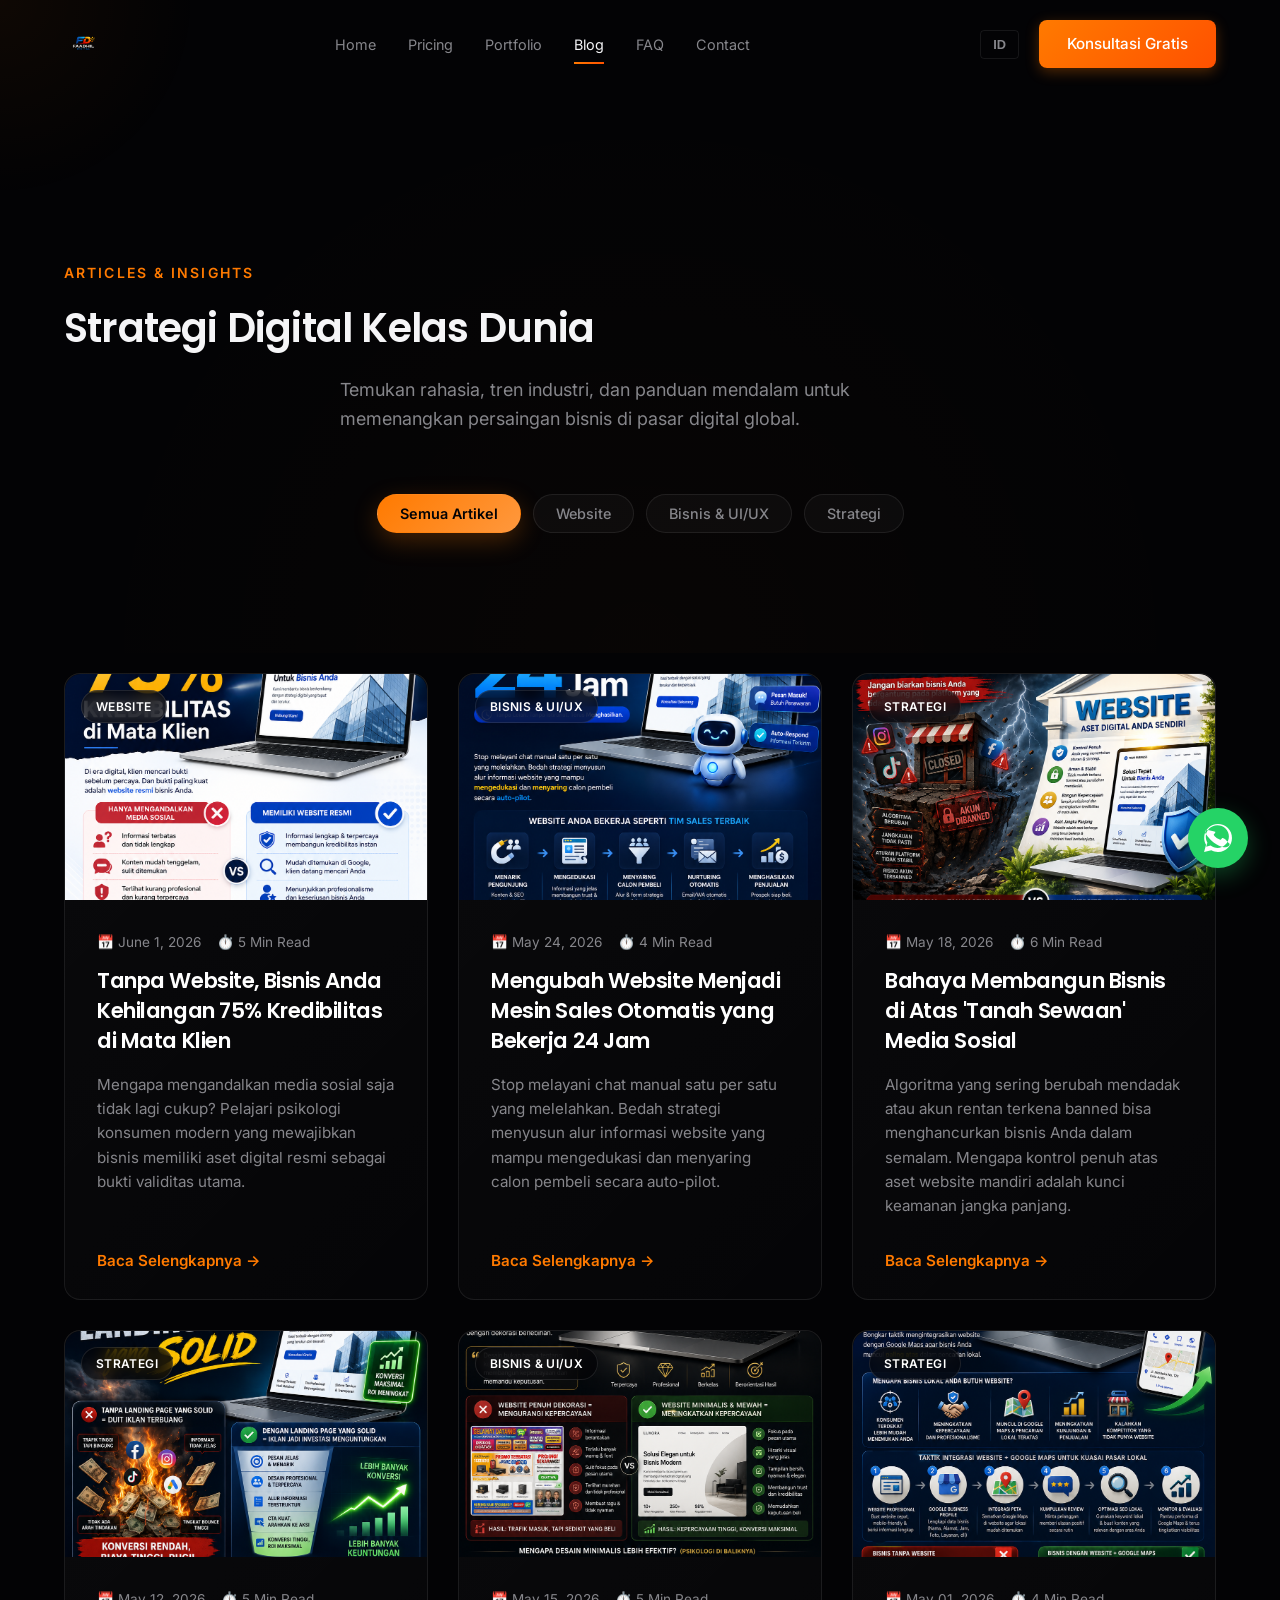
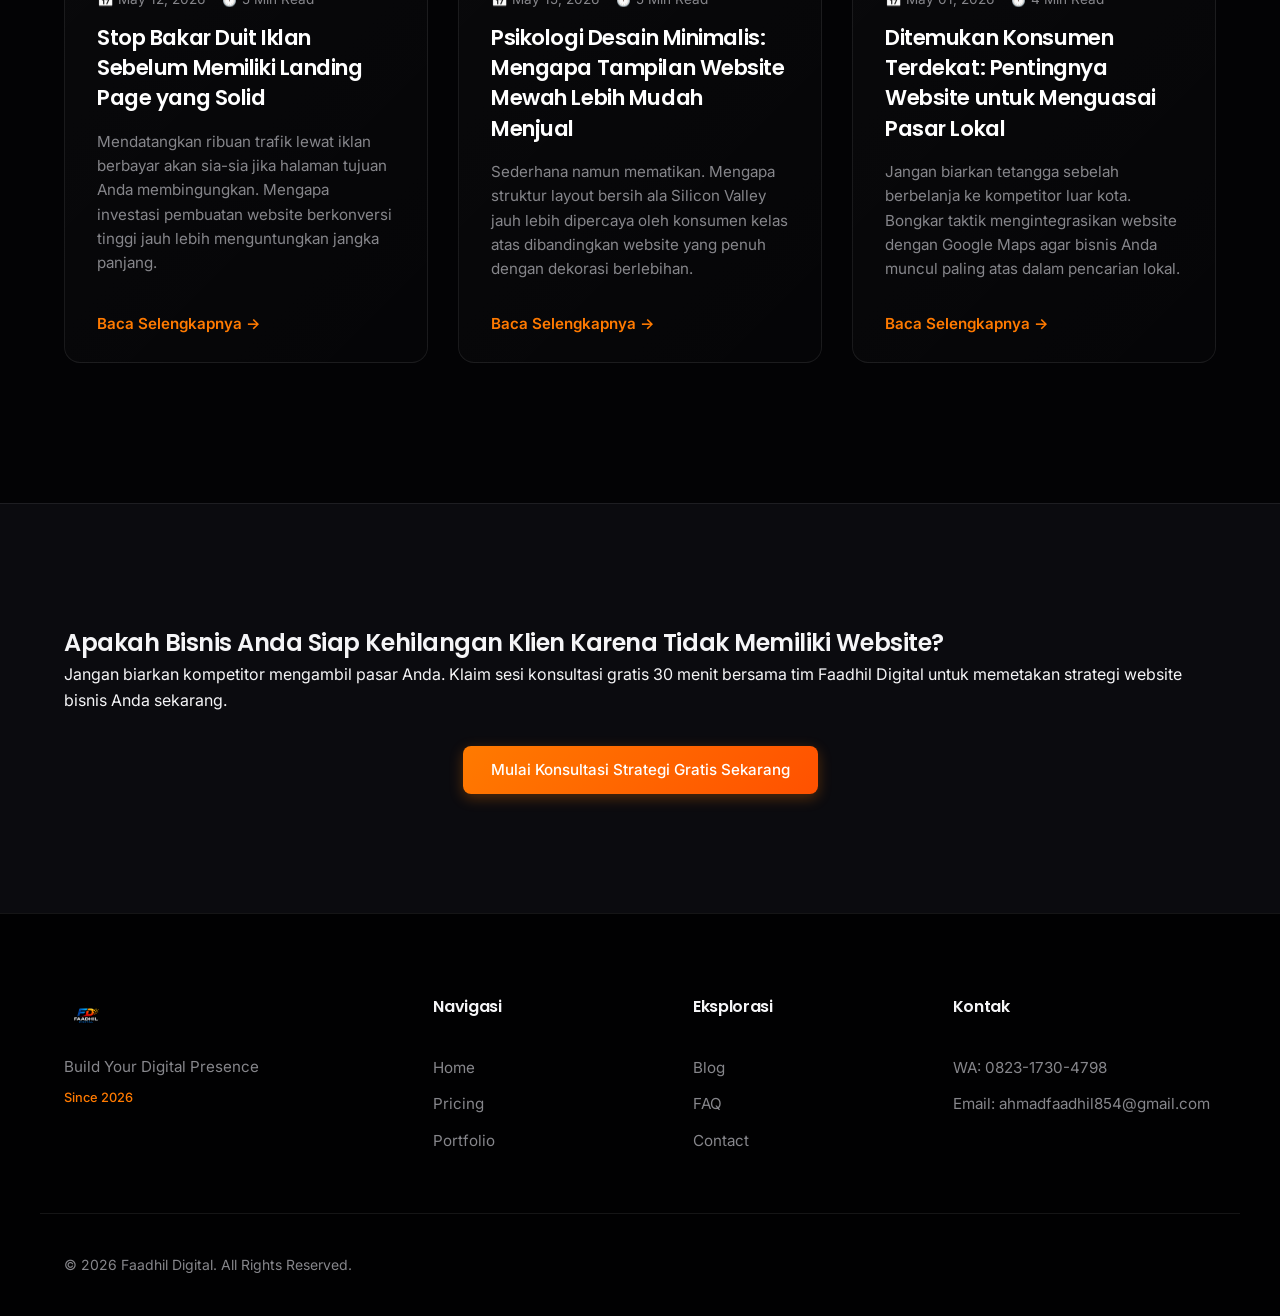
==== commit 36c83a12: "Add files via upload" ====
--- a/blog.html
+++ b/blog.html
@@ -1,1215 +1,312 @@
 <!DOCTYPE html>
-<html lang="id" data-theme="dark">
+<html lang="id">
+
 <head>
-  <meta charset="UTF-8"/>
-  <meta name="viewport" content="width=device-width,initial-scale=1.0"/>
-
-  <!-- SEO -->
-  <title>Blog — Faadhil Digital | Tips & Insight Dunia Website</title>
-  <meta name="description" content="Baca artikel terbaru dari Faadhil Digital — tips membangun website, strategi branding digital, insight UMKM, dan panduan teknologi web modern."/>
-  <meta name="keywords" content="blog website, tips branding digital, UMKM online, landing page, jasa website, Faadhil Digital"/>
-  <meta name="robots" content="index, follow"/>
-  <meta name="author" content="Faadhil Digital"/>
-  <link rel="canonical" href="https://faadhildigital.com/blog.html"/>
-
-  <!-- Open Graph -->
-  <meta property="og:type" content="blog"/>
-  <meta property="og:title" content="Blog — Faadhil Digital | Tips & Insight Dunia Website"/>
-  <meta property="og:description" content="Tips membangun website, strategi branding digital, dan insight UMKM dari Faadhil Digital."/>
-  <meta property="og:url" content="https://faadhildigital.com/blog.html"/>
-  <meta property="og:site_name" content="Faadhil Digital"/>
-
-  <!-- Twitter Card -->
-  <meta name="twitter:card" content="summary_large_image"/>
-  <meta name="twitter:title" content="Blog — Faadhil Digital"/>
-  <meta name="twitter:description" content="Tips & insight dunia website dari Faadhil Digital."/>
-
-  <!-- Theme -->
-  <meta name="theme-color" content="#030305"/>
-  <link rel="manifest" href="manifest.json"/>
-  <link rel="icon" type="image/png" href="assets/LOGO4721.png"/>
-  <link rel="apple-touch-icon" href="assets/LOGO4721.png"/>
-
-  <!-- Fonts -->
-  <link rel="preconnect" href="https://fonts.googleapis.com"/>
-  <link rel="preconnect" href="https://fonts.gstatic.com" crossorigin/>
-  <link href="https://fonts.googleapis.com/css2?family=Inter:wght@300;400;500;600;700;800;900&display=swap" rel="stylesheet"/>
-
-  <link rel="stylesheet" href="css/style.css"/>
-  <style>
-    /* ── BLOG-SPECIFIC STYLES ── */
-    :root {
-      --bg-main: #030305;
-      --bg-surface: #0a0a0f;
-      --bg-surface-elevated: #12121a;
-      --brand-primary: #ff7a00;
-      --brand-primary-rgb: 255, 122, 0;
-      --brand-secondary: #ff9533;
-      --text-main: #ffffff;
-      --text-muted: #8e8e93;
-      --text-dim: #515154;
-      --border-light: rgba(255,255,255,.06);
-      --border-medium: rgba(255,255,255,.12);
-      --glass-bg: rgba(10,10,15,.7);
-      --glass-blur: 20px;
-      --font-inter: 'Inter', -apple-system, BlinkMacSystemFont, sans-serif;
-      --radius-sm: 8px;
-      --radius-md: 14px;
-      --radius-lg: 24px;
-      --transition-smooth: cubic-bezier(0.16,1,0.3,1);
-    }
-
-    /* BLOG HERO */
-    .blog-hero {
-      padding: 140px 0 80px;
-      text-align: center;
-      position: relative;
-      overflow: hidden;
-    }
-    .blog-hero::before {
-      content: '';
-      position: absolute;
-      inset: 0;
-      background:
-        radial-gradient(ellipse 60% 50% at 50% 0%, rgba(255,122,0,.08) 0%, transparent 70%),
-        linear-gradient(rgba(255,255,255,.015) 1px, transparent 1px),
-        linear-gradient(90deg, rgba(255,255,255,.015) 1px, transparent 1px);
-      background-size: 100% 100%, 60px 60px, 60px 60px;
-      pointer-events: none;
-    }
-    .blog-hero .con { position: relative; z-index: 1; }
-    .blog-hero-tag {
-      display: inline-flex;
-      align-items: center;
-      gap: 8px;
-      font-size: .72rem;
-      font-weight: 600;
-      letter-spacing: .14em;
-      text-transform: uppercase;
-      color: var(--brand-primary);
-      background: rgba(255,122,0,.06);
-      border: 1px solid rgba(255,122,0,.2);
-      padding: 5px 16px;
-      border-radius: 999px;
-      margin-bottom: 20px;
-    }
-    .blog-hero h1 {
-      font-size: clamp(2.8rem, 5.5vw, 4.2rem);
-      font-weight: 800;
-      letter-spacing: -.04em;
-      line-height: 1.08;
-      color: var(--text-main);
-      margin-bottom: 18px;
-    }
-    .blog-hero h1 em {
-      font-style: normal;
-      background: linear-gradient(135deg, var(--brand-primary), var(--brand-secondary));
-      -webkit-background-clip: text;
-      -webkit-text-fill-color: transparent;
-      background-clip: text;
-    }
-    .blog-hero p {
-      font-size: 1.05rem;
-      color: var(--text-muted);
-      max-width: 500px;
-      margin: 0 auto;
-      line-height: 1.75;
-    }
-
-    /* BLOG CONTROLS */
-    .blog-section {
-      padding: 0 0 100px;
-      background: var(--bg-main);
-    }
-    .blog-controls-bar {
-      display: flex;
-      gap: 16px;
-      align-items: center;
-      justify-content: space-between;
-      margin-bottom: 40px;
-      flex-wrap: wrap;
-    }
-    .blog-search-box {
-      position: relative;
-      flex: 1;
-      max-width: 340px;
-    }
-    .blog-search-box svg {
-      position: absolute;
-      left: 14px;
-      top: 50%;
-      transform: translateY(-50%);
-      color: var(--text-dim);
-      pointer-events: none;
-    }
-    .blog-search-box input {
-      width: 100%;
-      background: var(--bg-surface-elevated);
-      border: 1px solid var(--border-medium);
-      border-radius: var(--radius-md);
-      color: var(--text-main);
-      font-family: var(--font-inter);
-      font-size: .88rem;
-      padding: 11px 16px 11px 42px;
-      outline: none;
-      transition: border-color .25s;
-    }
-    .blog-search-box input:focus { border-color: var(--brand-primary); }
-    .blog-search-box input::placeholder { color: var(--text-dim); }
-    .cat-pills {
-      display: flex;
-      gap: 8px;
-      flex-wrap: wrap;
-    }
-    .cat-pill {
-      font-size: .75rem;
-      font-weight: 600;
-      letter-spacing: .06em;
-      text-transform: uppercase;
-      color: var(--text-muted);
-      background: rgba(255,255,255,.03);
-      border: 1px solid var(--border-light);
-      padding: 7px 16px;
-      border-radius: 999px;
-      cursor: pointer;
-      transition: all .22s;
-      font-family: var(--font-inter);
-    }
-    .cat-pill:hover {
-      color: var(--text-main);
-      border-color: var(--border-medium);
-      background: rgba(255,255,255,.06);
-    }
-    .cat-pill.active {
-      color: var(--brand-primary);
-      background: rgba(255,122,0,.08);
-      border-color: rgba(255,122,0,.25);
-    }
-
-    /* FEATURED ARTICLE */
-    .featured-article {
-      background: var(--bg-surface-elevated);
-      border: 1px solid var(--border-medium);
-      border-radius: var(--radius-lg);
-      overflow: hidden;
-      display: grid;
-      grid-template-columns: 1.1fr 1fr;
-      margin-bottom: 32px;
-      transition: border-color .3s, transform .3s, box-shadow .3s;
-    }
-    .featured-article:hover {
-      border-color: rgba(255,122,0,.3);
-      transform: translateY(-4px);
-      box-shadow: 0 20px 60px rgba(0,0,0,.35);
-    }
-    .fa-thumb {
-      position: relative;
-      min-height: 340px;
-      background: var(--bg-surface);
-      overflow: hidden;
-      display: flex;
-      align-items: center;
-      justify-content: center;
-    }
-    .fa-thumb-art {
-      width: 100%;
-      height: 100%;
-      position: absolute;
-      inset: 0;
-      display: flex;
-      align-items: center;
-      justify-content: center;
-      flex-direction: column;
-      gap: 16px;
-    }
-    .fa-thumb-icon {
-      font-size: 3.5rem;
-      line-height: 1;
-      filter: drop-shadow(0 0 40px rgba(255,122,0,.3));
-    }
-    .fa-thumb-label {
-      font-size: .7rem;
-      font-weight: 700;
-      letter-spacing: .14em;
-      text-transform: uppercase;
-      color: var(--text-dim);
-    }
-    .fa-featured-badge {
-      position: absolute;
-      top: 18px;
-      left: 18px;
-      background: linear-gradient(135deg, var(--brand-primary), var(--brand-secondary));
-      color: #fff;
-      font-size: .68rem;
-      font-weight: 700;
-      letter-spacing: .1em;
-      text-transform: uppercase;
-      padding: 4px 12px;
-      border-radius: 999px;
-    }
-    .fa-body {
-      padding: 44px;
-      display: flex;
-      flex-direction: column;
-      justify-content: center;
-      gap: 16px;
-    }
-    .fa-meta {
-      display: flex;
-      align-items: center;
-      gap: 10px;
-    }
-    .fa-cat {
-      font-size: .68rem;
-      font-weight: 700;
-      letter-spacing: .1em;
-      text-transform: uppercase;
-      color: var(--brand-primary);
-      background: rgba(255,122,0,.08);
-      border: 1px solid rgba(255,122,0,.2);
-      padding: 3px 10px;
-      border-radius: 999px;
-    }
-    .fa-date {
-      font-size: .78rem;
-      color: var(--text-dim);
-    }
-    .fa-body h2 {
-      font-size: 1.7rem;
-      font-weight: 800;
-      letter-spacing: -.03em;
-      line-height: 1.2;
-      color: var(--text-main);
-    }
-    .fa-body p {
-      font-size: .9rem;
-      color: var(--text-muted);
-      line-height: 1.75;
-    }
-    .fa-stats {
-      display: flex;
-      gap: 20px;
-      align-items: center;
-    }
-    .fa-stat {
-      font-size: .76rem;
-      color: var(--text-dim);
-      display: flex;
-      align-items: center;
-      gap: 5px;
-    }
-    .fa-read-btn {
-      display: inline-flex;
-      align-items: center;
-      gap: 8px;
-      background: var(--brand-primary);
-      color: #fff;
-      font-size: .84rem;
-      font-weight: 600;
-      padding: 11px 22px;
-      border-radius: var(--radius-md);
-      align-self: flex-start;
-      transition: background .25s, transform .2s, box-shadow .25s;
-    }
-    .fa-read-btn:hover {
-      background: var(--brand-secondary);
-      transform: translateY(-1px);
-      box-shadow: 0 6px 20px rgba(255,122,0,.3);
-    }
-
-    /* BLOG GRID */
-    .blog-grid {
-      display: grid;
-      grid-template-columns: repeat(3, 1fr);
-      gap: 22px;
-      margin-bottom: 52px;
-    }
-    .blog-card {
-      background: var(--bg-surface-elevated);
-      border: 1px solid var(--border-light);
-      border-radius: var(--radius-lg);
-      overflow: hidden;
-      display: flex;
-      flex-direction: column;
-      transition: border-color .3s, transform .3s, box-shadow .3s;
-    }
-    .blog-card:hover {
-      border-color: var(--border-medium);
-      transform: translateY(-5px);
-      box-shadow: 0 16px 48px rgba(0,0,0,.3);
-    }
-    .bc-thumb {
-      position: relative;
-      aspect-ratio: 16/9;
-      background: var(--bg-surface);
-      display: flex;
-      align-items: center;
-      justify-content: center;
-      flex-direction: column;
-      gap: 10px;
-      overflow: hidden;
-    }
-    .bc-thumb-icon { font-size: 2.4rem; line-height: 1; }
-    .bc-thumb-label {
-      font-size: .62rem;
-      font-weight: 700;
-      letter-spacing: .12em;
-      text-transform: uppercase;
-      color: var(--text-dim);
-    }
-    .bc-cat-badge {
-      position: absolute;
-      top: 12px;
-      left: 12px;
-      font-size: .64rem;
-      font-weight: 700;
-      letter-spacing: .08em;
-      text-transform: uppercase;
-      padding: 3px 10px;
-      border-radius: 999px;
-    }
-    .bc-body {
-      padding: 24px;
-      flex: 1;
-      display: flex;
-      flex-direction: column;
-      gap: 10px;
-    }
-    .bc-meta {
-      display: flex;
-      align-items: center;
-      gap: 10px;
-    }
-    .bc-date { font-size: .74rem; color: var(--text-dim); }
-    .bc-read-time {
-      display: flex;
-      align-items: center;
-      gap: 4px;
-      font-size: .74rem;
-      color: var(--text-dim);
-    }
-    .bc-body h3 {
-      font-size: 1rem;
-      font-weight: 700;
-      letter-spacing: -.02em;
-      line-height: 1.4;
-      color: var(--text-main);
-    }
-    .bc-body p {
-      font-size: .84rem;
-      color: var(--text-muted);
-      line-height: 1.7;
-      flex: 1;
-    }
-    .bc-footer {
-      display: flex;
-      align-items: center;
-      justify-content: space-between;
-      margin-top: 4px;
-      padding-top: 14px;
-      border-top: 1px solid var(--border-light);
-    }
-    .bc-author {
-      display: flex;
-      align-items: center;
-      gap: 8px;
-    }
-    .bc-author-av {
-      width: 26px;
-      height: 26px;
-      border-radius: 50%;
-      background: linear-gradient(135deg, var(--brand-primary), var(--brand-secondary));
-      display: flex;
-      align-items: center;
-      justify-content: center;
-      font-size: .65rem;
-      font-weight: 700;
-      color: #fff;
-    }
-    .bc-author-name { font-size: .76rem; font-weight: 500; color: var(--text-muted); }
-    .bc-link {
-      display: flex;
-      align-items: center;
-      gap: 5px;
-      font-size: .78rem;
-      font-weight: 600;
-      color: var(--brand-primary);
-      transition: gap .2s;
-    }
-    .bc-link:hover { gap: 8px; }
-
-    /* BLOG SIDEBAR / NEWSLETTER */
-    .blog-layout {
-      display: grid;
-      grid-template-columns: 1fr 300px;
-      gap: 32px;
-      align-items: start;
-    }
-    .blog-sidebar {
-      display: flex;
-      flex-direction: column;
-      gap: 24px;
-      position: sticky;
-      top: 100px;
-    }
-    .sidebar-widget {
-      background: var(--bg-surface-elevated);
-      border: 1px solid var(--border-light);
-      border-radius: var(--radius-lg);
-      padding: 28px;
-    }
-    .sw-title {
-      font-size: .72rem;
-      font-weight: 700;
-      letter-spacing: .12em;
-      text-transform: uppercase;
-      color: var(--brand-primary);
-      margin-bottom: 18px;
-    }
-    .newsletter-form { display: flex; flex-direction: column; gap: 10px; }
-    .newsletter-form p { font-size: .84rem; color: var(--text-muted); line-height: 1.65; margin-bottom: 4px; }
-    .newsletter-input {
-      background: var(--bg-surface);
-      border: 1px solid var(--border-medium);
-      border-radius: var(--radius-sm);
-      color: var(--text-main);
-      font-family: var(--font-inter);
-      font-size: .86rem;
-      padding: 10px 14px;
-      outline: none;
-      transition: border-color .25s;
-    }
-    .newsletter-input:focus { border-color: var(--brand-primary); }
-    .newsletter-input::placeholder { color: var(--text-dim); }
-    .newsletter-btn {
-      background: var(--brand-primary);
-      color: #fff;
-      font-family: var(--font-inter);
-      font-size: .84rem;
-      font-weight: 600;
-      padding: 10px;
-      border-radius: var(--radius-sm);
-      border: none;
-      cursor: pointer;
-      transition: background .25s;
-    }
-    .newsletter-btn:hover { background: var(--brand-secondary); }
-
-    .topic-list { display: flex; flex-direction: column; gap: 8px; }
-    .topic-item {
-      display: flex;
-      align-items: center;
-      justify-content: space-between;
-      padding: 9px 13px;
-      background: rgba(255,255,255,.02);
-      border: 1px solid var(--border-light);
-      border-radius: var(--radius-sm);
-      cursor: pointer;
-      transition: all .2s;
-      font-size: .84rem;
-      color: var(--text-muted);
-    }
-    .topic-item:hover {
-      border-color: var(--border-medium);
-      color: var(--text-main);
-      background: rgba(255,255,255,.04);
-    }
-    .topic-count {
-      font-size: .72rem;
-      font-weight: 600;
-      color: var(--text-dim);
-      background: rgba(255,255,255,.05);
-      padding: 2px 8px;
-      border-radius: 999px;
-    }
-
-    .popular-list { display: flex; flex-direction: column; gap: 14px; }
-    .popular-item {
-      display: flex;
-      gap: 12px;
-      align-items: flex-start;
-      padding-bottom: 14px;
-      border-bottom: 1px solid var(--border-light);
-    }
-    .popular-item:last-child { border-bottom: none; padding-bottom: 0; }
-    .popular-num {
-      font-size: 1.1rem;
-      font-weight: 800;
-      color: rgba(255,122,0,.25);
-      flex-shrink: 0;
-      width: 24px;
-      line-height: 1.3;
-    }
-    .popular-title {
-      font-size: .84rem;
-      font-weight: 600;
-      color: var(--text-muted);
-      line-height: 1.45;
-      transition: color .2s;
-      cursor: pointer;
-    }
-    .popular-title:hover { color: var(--text-main); }
-    .popular-meta { font-size: .72rem; color: var(--text-dim); margin-top: 3px; }
-
-    /* NO RESULTS */
-    .no-results {
-      display: none;
-      text-align: center;
-      padding: 60px 20px;
-      color: var(--text-dim);
-      grid-column: 1 / -1;
-    }
-    .no-results-icon { font-size: 2.5rem; margin-bottom: 12px; }
-    .no-results p { font-size: .9rem; }
-
-    /* LOAD MORE */
-    .load-more-wrap {
-      display: flex;
-      justify-content: center;
-    }
-    .load-more-btn {
-      display: inline-flex;
-      align-items: center;
-      gap: 9px;
-      background: transparent;
-      border: 1px solid var(--border-medium);
-      color: var(--text-main);
-      font-family: var(--font-inter);
-      font-size: .88rem;
-      font-weight: 600;
-      padding: 13px 30px;
-      border-radius: var(--radius-md);
-      cursor: pointer;
-      transition: all .25s;
-    }
-    .load-more-btn:hover {
-      border-color: var(--brand-primary);
-      color: var(--brand-primary);
-      background: rgba(255,122,0,.06);
-    }
-
-    /* BLOG CTA */
-    .blog-cta {
-      margin-top: 80px;
-      background: var(--bg-surface-elevated);
-      border: 1px solid var(--border-light);
-      border-radius: var(--radius-lg);
-      padding: 60px;
-      text-align: center;
-      position: relative;
-      overflow: hidden;
-    }
-    .blog-cta::before {
-      content: '';
-      position: absolute;
-      inset: 0;
-      background: radial-gradient(ellipse at center, rgba(255,122,0,.07) 0%, transparent 70%);
-      pointer-events: none;
-    }
-    .blog-cta-inner { position: relative; z-index: 1; }
-    .blog-cta h2 {
-      font-size: 2rem;
-      font-weight: 800;
-      letter-spacing: -.03em;
-      color: var(--text-main);
-      margin-bottom: 12px;
-    }
-    .blog-cta h2 em {
-      font-style: normal;
-      background: linear-gradient(135deg, var(--brand-primary), var(--brand-secondary));
-      -webkit-background-clip: text;
-      -webkit-text-fill-color: transparent;
-      background-clip: text;
-    }
-    .blog-cta p {
-      font-size: .95rem;
-      color: var(--text-muted);
-      max-width: 440px;
-      margin: 0 auto 32px;
-      line-height: 1.75;
-    }
-    .blog-cta-btns { display: flex; gap: 12px; justify-content: center; flex-wrap: wrap; }
-    .cta-btn-wa {
-      display: inline-flex;
-      align-items: center;
-      gap: 9px;
-      background: #25d366;
-      color: #fff;
-      font-size: .88rem;
-      font-weight: 700;
-      padding: 13px 26px;
-      border-radius: var(--radius-md);
-      transition: background .25s, transform .2s, box-shadow .25s;
-    }
-    .cta-btn-wa:hover {
-      background: #1ebe5d;
-      transform: translateY(-1px);
-      box-shadow: 0 8px 24px rgba(37,211,102,.25);
-    }
-    .cta-btn-pricing {
-      display: inline-flex;
-      align-items: center;
-      gap: 8px;
-      background: transparent;
-      border: 1px solid var(--border-medium);
-      color: var(--text-main);
-      font-size: .88rem;
-      font-weight: 600;
-      padding: 13px 26px;
-      border-radius: var(--radius-md);
-      transition: all .25s;
-    }
-    .cta-btn-pricing:hover {
-      border-color: var(--brand-primary);
-      color: var(--brand-primary);
-      background: rgba(255,122,0,.06);
-    }
-
-    /* ANIMATION / SCROLL REVEAL FIX */
-    .sr {
-      opacity: 0;
-      transform: translateY(28px);
-      transition:
-        opacity .7s var(--transition-smooth) var(--delay, 0s),
-        transform .7s var(--transition-smooth) var(--delay, 0s);
-    }
-    .sr.visible, .sr.active { opacity: 1; transform: none; }
-
-    /* RESPONSIVE */
-    @media (max-width: 1100px) {
-      .blog-layout { grid-template-columns: 1fr; }
-      .blog-sidebar { position: static; }
-    }
-    @media (max-width: 900px) {
-      .featured-article { grid-template-columns: 1fr; }
-      .fa-thumb { min-height: 220px; }
-      .blog-grid { grid-template-columns: repeat(2, 1fr); }
-    }
-    @media (max-width: 640px) {
-      .blog-hero { padding: 110px 0 60px; }
-      .blog-controls-bar { flex-direction: column; align-items: stretch; }
-      .blog-search-box { max-width: 100%; }
-      .blog-grid { grid-template-columns: 1fr; }
-      .fa-body { padding: 28px 24px; }
-      .blog-cta { padding: 40px 24px; }
-    }
-  </style>
+    <meta charset="UTF-8">
+    <meta name="viewport" content="width=device-width, initial-scale=1.0">
+    <title>Blog Insight & Edukasi Premium - Faadhil Digital</title>
+    <meta name="description" content="Baca artikel, tren, dan strategi digital marketing serta pengembangan website modern kelas dunia dari tim ahli Faadhil Digital.">
+    <meta name="theme-color" content="#030305">
+
+    <!-- Web App Manifest -->
+    <link rel="manifest" href="manifest.json">
+
+    <!-- Open Graph / Facebook -->
+    <meta property="og:type" content="website">
+    <meta property="og:url" content="https://faadhildigital.com/blog.html">
+    <meta property="og:title" content="Blog Insight & Edukasi Premium - Faadhil Digital">
+    <meta property="og:description" content="Strategi dan tren pengembangan website modern untuk melejitkan konversi bisnis Anda.">
+    <meta property="og:image" content="assets/images/og-blog.jpg">
+
+    <!-- Preload Fonts -->
+    <link rel="preconnect" href="https://fonts.googleapis.com">
+    <link rel="preconnect" href="https://fonts.gstatic.com" crossorigin>
+    <link href="https://fonts.googleapis.com/css2?family=Inter:wght@300;400;500;600;700&family=Poppins:wght@400;600;700&display=swap" rel="stylesheet">
+
+    <!-- Modular CSS Stylesheets -->
+    <link rel="stylesheet" href="css/variables.css">
+    <link rel="stylesheet" href="css/global.css">
+    <link rel="stylesheet" href="css/animations.css">
+    <link rel="stylesheet" href="css/navbar.css">
+    <link rel="stylesheet" href="css/cards.css"> <!-- Nanti kita satukan style card blog di sini -->
+    <link rel="stylesheet" href="css/footer.css">
+    <link rel="stylesheet" href="css/responsive.css">
 </head>
+
 <body>
 
-  <!-- LOADER -->
-  <div id="loader" class="loader" role="status" aria-label="Loading">
-    <div class="loader-logo">
-      <img src="assets/LOGO4721.png" alt="Faadhil Digital" width="48" height="48"/>
-      <span>Faadhil<strong>Digital</strong></span>
+    <!-- Premium Loading Screen -->
+    <div class="loader-screen" id="loaderScreen">
+        <div class="loader-content">
+            <span class="loader-logo">Faadhil Digital</span>
+            <div class="loader-bar"></div>
+        </div>
     </div>
-    <div class="loader-bar"><div class="loader-progress"></div></div>
-  </div>
-
-  <!-- CURSOR GLOW -->
-  <div class="cursor-glow" id="cursorGlow" aria-hidden="true"></div>
-
-  <!-- TOAST -->
-  <div id="toast" class="toast" role="alert" aria-live="polite"></div>
-
-  <!-- BACK TO TOP -->
-  <button class="back-top" id="backTop" aria-label="Kembali ke atas">
-    <svg width="18" height="18" viewBox="0 0 18 18" fill="none"><path d="M9 14V4M4 9l5-5 5 5" stroke="currentColor" stroke-width="1.8" stroke-linecap="round" stroke-linejoin="round"/></svg>
-  </button>
-
-  <!-- ═══════════ NAVBAR ═══════════ -->
-  <header class="navbar" id="navbar" role="banner">
-    <div class="nav-container">
-      <a href="home.html" class="nav-logo" aria-label="Faadhil Digital - Beranda">
-        <img src="assets/LOGO4721.png" alt="Logo Faadhil Digital" width="32" height="32" loading="eager"/>
-        <span>Faadhil<strong>Digital</strong></span>
-      </a>
-
-      <nav class="nav-links" id="navLinks" role="navigation" aria-label="Menu utama">
-        <a href="home.html" class="nav-a">Home</a>
-        <a href="pricing.html" class="nav-a">Pricing</a>
-        <a href="portfolio.html" class="nav-a">Portfolio</a>
-        <a href="blog.html" class="nav-a active">Blog</a>
-        <a href="faq.html" class="nav-a">FAQ</a>
-        <a href="contact.html" class="nav-a">Contact</a>
-      </nav>
-
-      <div class="nav-right">
-
-        <a href="https://wa.me/6282317304798?text=Halo%2C%20saya%20ingin%20konsultasi%20gratis" target="_blank" rel="noopener noreferrer" class="nav-cta">
-          <span>Konsultasi Gratis</span>
-          <svg width="14" height="14" viewBox="0 0 14 14" fill="none" aria-hidden="true"><path d="M3 7h8M7 3l4 4-4 4" stroke="currentColor" stroke-width="1.5" stroke-linecap="round"/></svg>
-        </a>
-      </div>
-
-      <button class="nav-ham" id="navHam" aria-label="Buka menu" aria-expanded="false" aria-controls="mobileMenu">
-        <span></span><span></span><span></span>
-      </button>
-    </div>
-  </header>
-
-  <!-- MOBILE MENU -->
-  <div class="mobile-menu" id="mobileMenu" role="dialog" aria-modal="true" aria-label="Menu navigasi" hidden>
-    <nav aria-label="Menu mobile">
-      <a href="home.html" class="mob-a">Home</a>
-      <a href="pricing.html" class="mob-a">Pricing</a>
-      <a href="portfolio.html" class="mob-a">Portfolio</a>
-      <a href="blog.html" class="mob-a active">Blog</a>
-      <a href="faq.html" class="mob-a">FAQ</a>
-      <a href="contact.html" class="mob-a">Contact</a>
-    </nav>
-    <a href="https://wa.me/6282317304798" target="_blank" rel="noopener noreferrer" class="mob-cta">
-      <svg width="18" height="18" viewBox="0 0 24 24" fill="none" aria-hidden="true"><path d="M12 2C6.477 2 2 6.477 2 12c0 1.89.525 3.66 1.438 5.168L2 22l4.978-1.303A9.952 9.952 0 0012 22c5.523 0 10-4.477 10-10S17.523 2 12 2z" stroke="currentColor" stroke-width="1.5"/></svg>
-      Konsultasi Gratis
+
+    <!-- Cursor Glow Effect (Desktop Only) -->
+    <div class="cursor-glow" id="cursorGlow"></div>
+
+    <!-- Header Navigation (6 Menu Utama Sinkron) -->
+    <header class="navbar-header" id="navbar">
+        <div class="navbar-container">
+            <a href="index.html" class="navbar-logo-wrapper" aria-label="Faadhil Digital Home">
+                <img src="assets/logo/LOGO4721.png" alt="Logo Faadhil Digital" class="navbar-logo-img">
+            </a>
+            
+            <nav class="navbar-menu" id="navbarMenu">
+                <a href="index.html" class="menu-link" data-translate="nav-home">Home</a>
+                <a href="pricing.html" class="menu-link" data-translate="nav-pricing">Pricing</a>
+                <a href="portfolio.html" class="menu-link" data-translate="nav-portfolio">Portfolio</a>
+                <a href="blog.html" class="menu-link active" data-translate="nav-blog">Blog</a>
+                <a href="faq.html" class="menu-link" data-translate="nav-faq">FAQ</a>
+                <a href="contact.html" class="menu-link" data-translate="nav-contact">Contact</a>
+                <div class="mobile-cta-wrapper">
+                    <a href="https://wa.me/6282317304798" target="_blank" rel="noopener" class="btn btn-primary" data-translate="cta-nav">Konsultasi Gratis</a>
+                </div>
+            </nav>
+
+            <div class="navbar-actions">
+                <button class="lang-toggle-btn" id="langToggle" aria-label="Toggle Language">ID</button>
+                <a href="https://wa.me/6282317304798" target="_blank" rel="noopener" class="btn btn-primary btn-desktop-nav" data-translate="cta-nav">Konsultasi Gratis</a>
+        
+                <button class="hamburger-btn" id="hamburgerBtn" aria-label="Toggle Menu">
+                    <span></span><span></span><span></span>
+                </button>
+            </div>
+        </div>
+    </header>
+
+    <!-- Main Content Area -->
+    <main style="padding-top: 140px;">
+
+        <!-- HERO BLOG SECTION -->
+        <section class="blog-hero section-padding" style="background: radial-gradient(circle at bottom, rgba(255, 122, 0, 0.02) 0%, transparent 70%);">
+            <div class="container text-center reveal-fade-up">
+                <span class="section-tagline" data-translate="blog-tagline">Articles & Insights</span>
+                <h1 class="section-title" data-translate="blog-title">Strategi Digital Kelas Dunia</h1>
+                <p class="section-subtitle" data-translate="blog-subtitle">Temukan rahasia, tren industri, dan panduan mendalam untuk memenangkan persaingan bisnis di pasar digital global.</p>
+                
+                <!-- Category Filter Buttons -->
+                <div class="blog-filter-wrapper" style="margin-top: 3rem; display: flex; gap: 12px; justify-content: center; flex-wrap: wrap;">
+                    <button class="filter-btn active" data-category="all" data-translate="cat-all">Semua Artikel</button>
+                    <button class="filter-btn" data-category="development" data-translate="cat-dev">Website</button>
+                    <button class="filter-btn" data-category="business" data-translate="cat-biz">Bisnis & UI/UX</button>
+                    <button class="filter-btn" data-category="marketing" data-translate="cat-mkt">Strategi</button>
+                </div>
+            </div>
+        </section>
+
+        <!-- BLOG GRID SECTION -->
+        <section class="blog-cards-section" style="margin-bottom: 120px; padding: 20px 0;">
+            <div class="container">
+                <div class="blog-grid" style="display: grid; grid-template-columns: repeat(auto-fill, minmax(350px, 1fr)); gap: 30px; width: 100%;">
+                    
+                    <!-- Artikel 1: Kategori Website (Kredibilitas) -->
+                    <article class="blog-card reveal-fade-up" data-article-category="development">
+                        <div class="blog-img-container" style="position: relative; overflow: hidden; border-radius: 16px 16px 0 0;">
+                            <img src="assets/images/blog-speed.png" alt="Website sebagai Kredibilitas Bisnis" class="blog-img" loading="lazy" style="width: 100%; object-fit: cover;">
+                            <span class="blog-badge-tag" style="position: absolute; top: 16px; left: 16px;" data-translate="cat-dev">Website</span>
+                        </div>
+                        <div class="blog-content" style="padding: 2rem; display: flex; flex-direction: column; height: calc(100% - 220px);">
+                            <div class="blog-meta" style="font-size: 0.85rem; color: var(--text-muted); margin-bottom: 0.75rem; display: flex; gap: 16px;">
+                                <span>📅 June 1, 2026</span>
+                                <span>⏱️ 5 Min Read</span>
+                            </div>
+                            <h3 class="blog-post-title" style="font-size: 1.35rem; margin-bottom: 1rem; color: #fff;">
+                                <a href="blog-kredibilitas.html" style="color: inherit; text-decoration: none;" data-translate="blog-p1-title">Tanpa Website, Bisnis Anda Kehilangan 75% Kredibilitas di Mata Klien</a>
+                            </h3>
+                            <p class="blog-post-desc" style="color: var(--text-muted); line-height: 1.6; font-size: 0.95rem; margin-bottom: 1.5rem;" data-translate="blog-p1-desc">
+                                Mengapa mengandalkan media sosial saja tidak lagi cukup? Pelajari psikologi konsumen modern yang mewajibkan bisnis memiliki aset digital resmi sebagai bukti validitas utama.
+                            </p>
+                            <a href="blog-kredibilitas.html" class="blog-read-more" style="color: var(--primary); text-decoration: none; font-weight: 600; font-size: 0.95rem; margin-top: auto; display: inline-flex; align-items: center; gap: 8px;" data-translate="blog-read-more">
+                                Baca Selengkapnya &rarr;
+                            </a>
+                        </div>
+                    </article>
+
+                    <!-- Artikel 2: Kategori Bisnis & UI/UX (Mesin Penjualan 24 Jam) -->
+                    <article class="blog-card reveal-fade-up" data-article-category="business">
+                        <div class="blog-img-container" style="position: relative; overflow: hidden; border-radius: 16px 16px 0 0;">
+                            <img src="assets/images/blog-uiux.png" alt="Website sebagai Sales Auto-Pilot" class="blog-img" loading="lazy" style="width: 100%; object-fit: cover;">
+                            <span class="blog-badge-tag" style="position: absolute; top: 16px; left: 16px;" data-translate="cat-biz">Bisnis & UI/UX</span>
+                        </div>
+                        <div class="blog-content" style="padding: 2rem; display: flex; flex-direction: column; height: calc(100% - 220px);">
+                            <div class="blog-meta" style="font-size: 0.85rem; color: var(--text-muted); margin-bottom: 0.75rem; display: flex; gap: 16px;">
+                                <span>📅 May 24, 2026</span>
+                                <span>⏱️ 4 Min Read</span>
+                            </div>
+                            <h3 class="blog-post-title" style="font-size: 1.35rem; margin-bottom: 1rem; color: #fff;">
+                                <a href="blog-sales-machine.html" style="color: inherit; text-decoration: none;" data-translate="blog-p2-title">Mengubah Website Menjadi Mesin Sales Otomatis yang Bekerja 24 Jam</a>
+                            </h3>
+                            <p class="blog-post-desc" style="color: var(--text-muted); line-height: 1.6; font-size: 0.95rem; margin-bottom: 1.5rem;" data-translate="blog-p2-desc">
+                                Stop melayani chat manual satu per satu yang melelahkan. Bedah strategi menyusun alur informasi website yang mampu mengedukasi dan menyaring calon pembeli secara auto-pilot.
+                            </p>
+                            <a href="blog-sales-machine.html" class="blog-read-more" style="color: var(--primary); text-decoration: none; font-weight: 600; font-size: 0.95rem; margin-top: auto; display: inline-flex; align-items: center; gap: 8px;" data-translate="blog-read-more">
+                                Baca Selengkapnya &rarr;
+                            </a>
+                        </div>
+                    </article>
+
+                    <!-- Artikel 3: Kategori Strategi (Kontrol Data & Keamanan) -->
+                    <article class="blog-card reveal-fade-up" data-article-category="marketing">
+                        <div class="blog-img-container" style="position: relative; overflow: hidden; border-radius: 16px 16px 0 0;">
+                            <img src="assets/images/blog-seo.png" alt="Pentingnya Kepemilikan Aset Digital" class="blog-img" loading="lazy" style="width: 100%; object-fit: cover;">
+                            <span class="blog-badge-tag" style="position: absolute; top: 16px; left: 16px;" data-translate="cat-mkt">Strategi</span>
+                        </div>
+                        <div class="blog-content" style="padding: 2rem; display: flex; flex-direction: column; height: calc(100% - 220px);">
+                            <div class="blog-meta" style="font-size: 0.85rem; color: var(--text-muted); margin-bottom: 0.75rem; display: flex; gap: 16px;">
+                                <span>📅 May 18, 2026</span>
+                                <span>⏱️ 6 Min Read</span>
+                            </div>
+                            <h3 class="blog-post-title" style="font-size: 1.35rem; margin-bottom: 1rem; color: #fff;">
+                                <a href="blog-rented-land.html" style="color: inherit; text-decoration: none;" data-translate="blog-p3-title">Bahaya Membangun Bisnis di Atas 'Tanah Sewaan' Media Sosial</a>
+                            </h3>
+                            <p class="blog-post-desc" style="color: var(--text-muted); line-height: 1.6; font-size: 0.95rem; margin-bottom: 1.5rem;" data-translate="blog-p3-desc">
+                                Algoritma yang sering berubah mendadak atau akun rentan terkena banned bisa menghancurkan bisnis Anda dalam semalam. Mengapa kontrol penuh atas aset website mandiri adalah kunci keamanan jangka panjang.
+                            </p>
+                            <a href="blog-rented-land.html" class="blog-read-more" style="color: var(--primary); text-decoration: none; font-weight: 600; font-size: 0.95rem; margin-top: auto; display: inline-flex; align-items: center; gap: 8px;" data-translate="blog-read-more">
+                                Baca Selengkapnya &rarr;
+                            </a>
+                        </div>
+                    </article>
+
+                    <!-- Artikel 4 -->
+
+                    <article class="blog-card reveal-fade-up" data-article-category="marketing">
+                        <div class="blog-img-container" style="position: relative; overflow: hidden; border-radius: 16px 16px 0 0;">
+                            <img src="assets/images/blog-roi.png" alt="Website vs Iklan Berbayar" class="blog-img" loading="lazy" style="width: 100%; object-fit: cover;">
+                            <span class="blog-badge-tag" style="position: absolute; top: 16px; left: 16px;" data-translate="cat-mkt">Strategi</span>
+                        </div>
+                        <div class="blog-content" style="padding: 2rem; display: flex; flex-direction: column; height: calc(100% - 220px);">
+                            <div class="blog-meta" style="font-size: 0.85rem; color: var(--text-muted); margin-bottom: 0.75rem; display: flex; gap: 16px;">
+                                <span>📅 May 12, 2026</span>
+                                <span>⏱️ 5 Min Read</span>
+                            </div>
+                            <h3 class="blog-post-title" style="font-size: 1.35rem; margin-bottom: 1rem; color: #fff;">
+                                <a href="blog-investasi-website.html" style="color: inherit; text-decoration: none;" data-translate="blog-p5-title">Stop Bakar Duit Iklan Sebelum Memiliki Landing Page yang Solid</a>
+                            </h3>
+                            <p class="blog-post-desc" style="color: var(--text-muted); line-height: 1.6; font-size: 0.95rem; margin-bottom: 1.5rem;" data-translate="blog-p5-desc">
+                                Mendatangkan ribuan trafik lewat iklan berbayar akan sia-sia jika halaman tujuan Anda membingungkan. Mengapa investasi pembuatan website berkonversi tinggi jauh lebih menguntungkan jangka panjang.
+                            </p>
+                            <a href="blog-investasi-website.html" class="blog-read-more" style="color: var(--primary); text-decoration: none; font-weight: 600; font-size: 0.95rem; margin-top: auto; display: inline-flex; align-items: center; gap: 8px;" data-translate="blog-read-more">
+                                Baca Selengkapnya &rarr;
+                            </a>
+                        </div>
+                    </article>
+
+                    <!-- Artikel 5: Kategori Bisnis & UI/UX (Aestetika & Kepercayaan) -->
+
+                    <article class="blog-card reveal-fade-up" data-article-category="business">
+                        <div class="blog-img-container" style="position: relative; overflow: hidden; border-radius: 16px 16px 0 0;">
+                            <img src="assets/images/blog-design-psychology.png" alt="Psikologi Desain Premium" class="blog-img" loading="lazy" style="width: 100%; object-fit: cover;">
+                            <span class="blog-badge-tag" style="position: absolute; top: 16px; left: 16px;" data-translate="cat-biz">Bisnis & UI/UX</span>
+                        </div>
+                        <div class="blog-content" style="padding: 2rem; display: flex; flex-direction: column; height: calc(100% - 220px);">
+                            <div class="blog-meta" style="font-size: 0.85rem; color: var(--text-muted); margin-bottom: 0.75rem; display: flex; gap: 16px;">
+                                <span>📅 May 15, 2026</span>
+                                <span>⏱️ 5 Min Read</span>
+                            </div>
+                            <h3 class="blog-post-title" style="font-size: 1.35rem; margin-bottom: 1rem; color: #fff;">
+                                <a href="blog-psikologi-desain.html" style="color: inherit; text-decoration: none;" data-translate="blog-p6-title">Psikologi Desain Minimalis: Mengapa Tampilan Website Mewah Lebih Mudah Menjual</a>
+                            </h3>
+                            <p class="blog-post-desc" style="color: var(--text-muted); line-height: 1.6; font-size: 0.95rem; margin-bottom: 1.5rem;" data-translate="blog-p6-desc">
+                                Sederhana namun mematikan. Mengapa struktur layout bersih ala Silicon Valley jauh lebih dipercaya oleh konsumen kelas atas dibandingkan website yang penuh dengan dekorasi berlebihan.
+                            </p>
+                            <a href="blog-psikologi-desain.html" class="blog-read-more" style="color: var(--primary); text-decoration: none; font-weight: 600; font-size: 0.95rem; margin-top: auto; display: inline-flex; align-items: center; gap: 8px;" data-translate="blog-read-more">
+                                Baca Selengkapnya &rarr;
+                            </a>
+                        </div>
+                    </article>
+
+                    <!-- Artikel 6: Kategori Strategi (Local SEO) -->
+                    <article class="blog-card reveal-fade-up" data-article-category="marketing">
+                        <div class="blog-img-container" style="position: relative; overflow: hidden; border-radius: 16px 16px 0 0;">
+                            <img src="assets/images/blog-local-seo.png" alt="Optimasi Google Maps dan Local SEO" class="blog-img" loading="lazy" style="width: 100%; object-fit: cover;">
+                            <span class="blog-badge-tag" style="position: absolute; top: 16px; left: 16px;" data-translate="cat-mkt">Strategi</span>
+                        </div>
+                        <div class="blog-content" style="padding: 2rem; display: flex; flex-direction: column; height: calc(100% - 220px);">
+                            <div class="blog-meta" style="font-size: 0.85rem; color: var(--text-muted); margin-bottom: 0.75rem; display: flex; gap: 16px;">
+                                <span>📅 May 01, 2026</span>
+                                <span>⏱️ 4 Min Read</span>
+                            </div>
+                            <h3 class="blog-post-title" style="font-size: 1.35rem; margin-bottom: 1rem; color: #fff;">
+                                <a href="blog-local-seo.html" style="color: inherit; text-decoration: none;" data-translate="blog-p7-title">Ditemukan Konsumen Terdekat: Pentingnya Website untuk Menguasai Pasar Lokal</a>
+                            </h3>
+                            <p class="blog-post-desc" style="color: var(--text-muted); line-height: 1.6; font-size: 0.95rem; margin-bottom: 1.5rem;" data-translate="blog-p7-desc">
+                                Jangan biarkan tetangga sebelah berbelanja ke kompetitor luar kota. Bongkar taktik mengintegrasikan website dengan Google Maps agar bisnis Anda muncul paling atas dalam pencarian lokal.
+                            </p>
+                            <a href="blog-local-seo.html" class="blog-read-more" style="color: var(--primary); text-decoration: none; font-weight: 600; font-size: 0.95rem; margin-top: auto; display: inline-flex; align-items: center; gap: 8px;" data-translate="blog-read-more">
+                                Baca Selengkapnya &rarr;
+                            </a>
+                        </div>
+                    </article>
+
+                </div>
+            </div>
+        </section>
+
+        <!-- CTA CONVERSION SECTION (HIGH-CONVERTING AUDIT STRATEGY) -->
+        <section class="cta-conversion-section section-padding bg-dark-accent" style="border-top: 1px solid var(--border-premium);">
+            <div class="container">
+                <div class="cta-glass-card reveal-fade-up">
+                    <div class="cta-card-glow"></div>
+                    <h2 class="cta-headline" data-translate="blog-cta-head">Apakah Bisnis Anda Siap Kehilangan Klien Karena Tidak Memiliki Website?</h2>
+                    <p class="cta-subheadline" data-translate="blog-cta-sub">Jangan biarkan kompetitor mengambil pasar Anda. Klaim sesi konsultasi gratis 30 menit bersama tim Faadhil Digital untuk memetakan strategi website bisnis Anda sekarang.</p>
+                    <div style="display: flex; justify-content: center; margin-top: 2rem;">
+                        <a href="https://wa.me/6282317304798?text=Halo%20Faadhil%20Digital,%20saya%20sudah%20membaca%20artikel%20edukasi%20dan%20ingin%20klaim%20sesi%20konsultasi%20gratis%20untuk%20website%20bisnis%20saya." 
+                           target="_blank" rel="noopener" class="btn btn-primary btn-large">
+                            <span data-translate="blog-btn-cta">Mulai Konsultasi Strategi Gratis Sekarang</span>
+                        </a>
+                    </div>
+                </div>
+            </div>
+        </section>
+
+    </main>
+
+    <!-- FOOTER (6 Menu Eksplorasi & Navigasi Lengkap Terstruktur) -->
+    <footer class="footer-premium">
+        <div class="container footer-grid">
+            <div class="footer-brand">
+                <img src="assets/logo/LOGO4721.png" alt="Logo Faadhil Digital" class="footer-logo-img">
+                <p class="footer-tagline" style="margin-top: 1rem;">Build Your Digital Presence</p>
+                <p class="footer-since">Since 2026</p>
+            </div>
+            <div class="footer-links-group">
+                <h4 class="footer-heading">Navigasi</h4>
+                <a href="index.html">Home</a>
+                <a href="pricing.html">Pricing</a>
+                <a href="portfolio.html">Portfolio</a>
+            </div>
+            <div class="footer-links-group">
+                <h4 class="footer-heading">Eksplorasi</h4>
+                <a href="blog.html">Blog</a>
+                <a href="faq.html">FAQ</a>
+                <a href="contact.html">Contact</a>
+            </div>
+            <div class="footer-links-group">
+                <h4 class="footer-heading">Kontak</h4>
+                <p class="contact-info-text">WA: 0823-1730-4798</p>
+                <p class="contact-info-text">Email: ahmadfaadhil854@gmail.com</p>
+            </div>
+        </div>
+        <div class="container footer-bottom">
+            <p>&copy; 2026 Faadhil Digital. All Rights Reserved.</p>
+        </div>
+    </footer>
+
+    <!-- Global Floating WhatsApp Button -->
+    <a href="https://wa.me/6282317304798" class="floating-whatsapp" target="_blank" rel="noopener" aria-label="Chat WhatsApp">
+        <svg width="28" height="28" viewBox="0 0 24 24" fill="currentColor"><path d="M.057 24l1.687-6.163c-1.041-1.804-1.588-3.849-1.587-5.946C.06 5.348 5.397.01 12.008.01c3.202.001 6.212 1.246 8.477 3.513 2.266 2.268 3.507 5.28 3.505 8.484-.004 6.657-5.34 11.997-11.953 11.997-2.005-.001-3.973-.502-5.713-1.457L0 24zm6.59-4.846c1.6.95 3.188 1.449 4.825 1.451 5.436 0 9.86-4.37 9.864-9.799.002-2.63-1.023-5.101-2.885-6.965C16.528 1.977 14.053 1.048 11.43 1.048c-5.44 0-9.866 4.374-9.87 9.802-.001 1.73.463 3.42 1.345 4.927l-.997 3.641 3.74-.965zm11.541-6.155c-.3-.149-1.777-.864-2.052-.962-.275-.1-.475-.149-.675.15-.2.299-.775.962-.95 1.162-.175.2-.35.224-.65.075-3.53-1.508-4.507-2.484-5.38-3.993-.225-.389-.025-.6.174-.8.18-.178.399-.449.6-.674.2-.224.266-.374.399-.623.133-.25.067-.474-.033-.674-.1-.2-4.75-1.124-5.65-1.323-.875-.199-1.513-.162-2.074.114-.425.21-.925.75-.925 1.474 0 .724.4 1.424.95 2.148.55.725 4.625 6.942 10.95 9.47 4.15 1.657 5.025 1.511 6.8 1.162.55-.108 1.778-.711 2.027-1.396.25-.685.25-1.272.174-1.396-.075-.124-.275-.2-.575-.349z"/></svg>
     </a>
-  </div>
-
-  <main id="main">
-
-    <!-- ═══════════ BLOG HERO ═══════════ -->
-    <section class="blog-hero" aria-labelledby="blog-hero-title">
-      <div class="con">
-        <div class="blog-hero-tag sr" data-sr="up">
-          <svg width="12" height="12" viewBox="0 0 12 12" fill="none" aria-hidden="true"><path d="M6 1L7.5 4.5H11L8.5 6.5 9.5 10 6 8l-3.5 2 1-3.5L1 4.5h3.5L6 1z" fill="currentColor"/></svg>
-          Blog & Insight
-        </div>
-        <h1 class="sr" data-sr="up" style="--delay:.08s" id="blog-hero-title">
-          Tips & Insight<br/>Dunia <em>Website</em>
-        </h1>
-        <p class="sr" data-sr="up" style="--delay:.16s">
-          Artikel terpilih seputar strategi digital, branding online, dan panduan membangun website yang menghasilkan.
-        </p>
-      </div>
-    </section>
-
-    <!-- ═══════════ BLOG CONTENT ═══════════ -->
-    <section class="blog-section" aria-label="Daftar artikel">
-      <div class="con">
-
-        <!-- CONTROLS -->
-        <div class="blog-controls-bar sr" data-sr="up" style="--delay:.04s">
-          <div class="blog-search-box">
-            <svg width="16" height="16" viewBox="0 0 16 16" fill="none" aria-hidden="true">
-              <circle cx="7" cy="7" r="5" stroke="currentColor" stroke-width="1.5"/>
-              <path d="M11 11l3 3" stroke="currentColor" stroke-width="1.5" stroke-linecap="round"/>
-            </svg>
-            <input
-              type="search"
-              id="blogSearch"
-              placeholder="Cari artikel..."
-              autocomplete="off"
-              aria-label="Cari artikel blog"
-            />
-          </div>
-          <div class="cat-pills" id="catPills" role="group" aria-label="Filter kategori">
-            <button class="cat-pill active" data-cat="all">Semua</button>
-            <button class="cat-pill" data-cat="branding">Branding Digital</button>
-            <button class="cat-pill" data-cat="website">Tips Website</button>
-            <button class="cat-pill" data-cat="umkm">UMKM</button>
-            <button class="cat-pill" data-cat="seo">SEO</button>
-          </div>
-        </div>
-
-        <!-- LAYOUT: MAIN + SIDEBAR -->
-        <div class="blog-layout">
-
-          <!-- MAIN CONTENT -->
-          <div>
-
-            <!-- FEATURED ARTICLE -->
-            <article class="featured-article sr" data-sr="up" data-cat="website" data-title="Kenapa Bisnis Anda Butuh Website di 2026" id="featured-post">
-              <div class="fa-thumb" aria-hidden="true">
-                <div class="fa-thumb-art">
-                  <div class="fa-thumb-icon">🌐</div>
-                  <span class="fa-thumb-label">Featured Article</span>
-                </div>
-                <span class="fa-featured-badge" aria-label="Artikel unggulan">⭐ Featured</span>
-              </div>
-              <div class="fa-body">
-                <div class="fa-meta">
-                  <span class="fa-cat">Tips Website</span>
-                  <span class="fa-date">12 Juni 2026</span>
-                </div>
-                <h2>Kenapa Bisnis Anda <em>Butuh Website</em> di 2026</h2>
-                <p>Di era digital ini, tidak punya website sama seperti tidak punya toko fisik. Pelajari mengapa kehadiran online bukan lagi pilihan, melainkan keharusan — dan bagaimana website yang tepat bisa melipatgandakan omzet bisnis Anda.</p>
-                <div class="fa-stats">
-                  <span class="fa-stat">
-                    <svg width="13" height="13" viewBox="0 0 13 13" fill="none" aria-hidden="true"><circle cx="6.5" cy="6.5" r="5" stroke="currentColor" stroke-width="1.3"/><path d="M6.5 4v2.5l1.5 1.5" stroke="currentColor" stroke-width="1.3" stroke-linecap="round"/></svg>
-                    6 menit baca
-                  </span>
-                  <span class="fa-stat">
-                    <svg width="13" height="13" viewBox="0 0 13 13" fill="none" aria-hidden="true"><path d="M1 6.5C1 6.5 3 2 6.5 2S12 6.5 12 6.5 10 11 6.5 11 1 6.5 1 6.5z" stroke="currentColor" stroke-width="1.3"/><circle cx="6.5" cy="6.5" r="1.5" stroke="currentColor" stroke-width="1.3"/></svg>
-                    2.4k views
-                  </span>
-                </div>
-                <a href="#" class="fa-read-btn" aria-label="Baca artikel: Kenapa Bisnis Anda Butuh Website di 2026">
-                  Baca Selengkapnya
-                  <svg width="14" height="14" viewBox="0 0 14 14" fill="none" aria-hidden="true"><path d="M3 7h8M7 3l4 4-4 4" stroke="currentColor" stroke-width="1.5" stroke-linecap="round"/></svg>
-                </a>
-              </div>
-            </article>
-
-            <!-- ARTICLE GRID -->
-            <div class="blog-grid" id="blogGrid" role="list">
-
-              <!-- ARTICLE 1 -->
-              <article class="blog-card sr" data-sr="up" style="--delay:0s" data-cat="branding" data-title="Landing Page vs Marketplace: Mana yang Lebih Menguntungkan?" role="listitem">
-                <div class="bc-thumb" style="background: linear-gradient(135deg, #0f0a1a, #1a0f2e);" aria-hidden="true">
-                  <div class="bc-thumb-icon">⚡</div>
-                  <span class="bc-thumb-label">Branding Digital</span>
-                  <span class="bc-cat-badge" style="background:rgba(99,102,241,.12);color:#818cf8;border:1px solid rgba(99,102,241,.25);">Branding Digital</span>
-                </div>
-                <div class="bc-body">
-                  <div class="bc-meta">
-                    <span class="bc-date">8 Juni 2026</span>
-                    <span class="bc-read-time">
-                      <svg width="11" height="11" viewBox="0 0 11 11" fill="none" aria-hidden="true"><circle cx="5.5" cy="5.5" r="4" stroke="currentColor" stroke-width="1.2"/><path d="M5.5 3.5v2l1 1" stroke="currentColor" stroke-width="1.2" stroke-linecap="round"/></svg>
-                      5 menit
-                    </span>
-                  </div>
-                  <h3>Landing Page vs Marketplace: Mana yang Lebih Menguntungkan?</h3>
-                  <p>Banyak pemilik bisnis bingung memilih — jualan di marketplace atau punya landing page sendiri? Kami bedah keduanya secara objektif.</p>
-                  <div class="bc-footer">
-                    <div class="bc-author">
-                      <div class="bc-author-av" aria-hidden="true">F</div>
-                      <span class="bc-author-name">Faadhil</span>
-                    </div>
-                    <a href="#" class="bc-link" aria-label="Baca: Landing Page vs Marketplace">
-                      Baca
-                      <svg width="12" height="12" viewBox="0 0 12 12" fill="none" aria-hidden="true"><path d="M2 6h8M6 2l4 4-4 4" stroke="currentColor" stroke-width="1.4" stroke-linecap="round"/></svg>
-                    </a>
-                  </div>
-                </div>
-              </article>
-
-              <!-- ARTICLE 2 -->
-              <article class="blog-card sr" data-sr="up" style="--delay:.08s" data-cat="umkm" data-title="Cara UMKM Tampil Profesional Tanpa Budget Besar" role="listitem">
-                <div class="bc-thumb" style="background: linear-gradient(135deg, #0a1a0f, #0f2e1a);" aria-hidden="true">
-                  <div class="bc-thumb-icon">🏪</div>
-                  <span class="bc-thumb-label">UMKM</span>
-                  <span class="bc-cat-badge" style="background:rgba(16,185,129,.1);color:#10b981;border:1px solid rgba(16,185,129,.22);">UMKM</span>
-                </div>
-                <div class="bc-body">
-                  <div class="bc-meta">
-                    <span class="bc-date">3 Juni 2026</span>
-                    <span class="bc-read-time">
-                      <svg width="11" height="11" viewBox="0 0 11 11" fill="none" aria-hidden="true"><circle cx="5.5" cy="5.5" r="4" stroke="currentColor" stroke-width="1.2"/><path d="M5.5 3.5v2l1 1" stroke="currentColor" stroke-width="1.2" stroke-linecap="round"/></svg>
-                      7 menit
-                    </span>
-                  </div>
-                  <h3>Cara UMKM Tampil Profesional Tanpa Budget Besar</h3>
-                  <p>Tidak perlu anggaran ratusan juta untuk tampil profesional di dunia digital. Panduan praktis untuk UMKM Indonesia yang baru mulai.</p>
-                  <div class="bc-footer">
-                    <div class="bc-author">
-                      <div class="bc-author-av" aria-hidden="true">F</div>
-                      <span class="bc-author-name">Faadhil</span>
-                    </div>
-                    <a href="#" class="bc-link" aria-label="Baca: Cara UMKM Tampil Profesional">
-                      Baca
-                      <svg width="12" height="12" viewBox="0 0 12 12" fill="none" aria-hidden="true"><path d="M2 6h8M6 2l4 4-4 4" stroke="currentColor" stroke-width="1.4" stroke-linecap="round"/></svg>
-                    </a>
-                  </div>
-                </div>
-              </article>
-
-              <!-- ARTICLE 3 -->
-              <article class="blog-card sr" data-sr="up" style="--delay:.16s" data-cat="branding" data-title="Tips Branding Digital untuk Bisnis Kecil" role="listitem">
-                <div class="bc-thumb" style="background: linear-gradient(135deg, #1a0f0a, #2e180f);" aria-hidden="true">
-                  <div class="bc-thumb-icon">🎨</div>
-                  <span class="bc-thumb-label">Branding Digital</span>
-                  <span class="bc-cat-badge" style="background:rgba(255,122,0,.1);color:#ff9533;border:1px solid rgba(255,122,0,.22);">Branding Digital</span>
-                </div>
-                <div class="bc-body">
-                  <div class="bc-meta">
-                    <span class="bc-date">28 Mei 2026</span>
-                    <span class="bc-read-time">
-                      <svg width="11" height="11" viewBox="0 0 11 11" fill="none" aria-hidden="true"><circle cx="5.5" cy="5.5" r="4" stroke="currentColor" stroke-width="1.2"/><path d="M5.5 3.5v2l1 1" stroke="currentColor" stroke-width="1.2" stroke-linecap="round"/></svg>
-                      4 menit
-                    </span>
-                  </div>
-                  <h3>Tips Branding Digital untuk Bisnis Kecil yang Ingin Terlihat Besar</h3>
-                  <p>Rahasia brand-brand besar dalam membangun identitas visual yang kuat — dan bagaimana Anda bisa menerapkannya meski bisnis baru mulai.</p>
-                  <div class="bc-footer">
-                    <div class="bc-author">
-                      <div class="bc-author-av" aria-hidden="true">F</div>
-                      <span class="bc-author-name">Faadhil</span>
-                    </div>
-                    <a href="#" class="bc-link" aria-label="Baca: Tips Branding Digital">
-                      Baca
-                      <svg width="12" height="12" viewBox="0 0 12 12" fill="none" aria-hidden="true"><path d="M2 6h8M6 2l4 4-4 4" stroke="currentColor" stroke-width="1.4" stroke-linecap="round"/></svg>
-                    </a>
-                  </div>
-                </div>
-              </article>
-
-              <!-- ARTICLE 4 -->
-              <article class="blog-card sr" data-sr="up" style="--delay:.0s" data-cat="seo" data-title="SEO Dasar yang Harus Dipahami Sebelum Buat Website" role="listitem">
-                <div class="bc-thumb" style="background: linear-gradient(135deg, #0a0f1a, #0f1a2e);" aria-hidden="true">
-                  <div class="bc-thumb-icon">🔍</div>
-                  <span class="bc-thumb-label">SEO</span>
-                  <span class="bc-cat-badge" style="background:rgba(59,130,246,.1);color:#60a5fa;border:1px solid rgba(59,130,246,.22);">SEO</span>
-                </div>
-                <div class="bc-body">
-                  <div class="bc-meta">
-                    <span class="bc-date">22 Mei 2026</span>
-                    <span class="bc-read-time">
-                      <svg width="11" height="11" viewBox="0 0 11 11" fill="none" aria-hidden="true"><circle cx="5.5" cy="5.5" r="4" stroke="currentColor" stroke-width="1.2"/><path d="M5.5 3.5v2l1 1" stroke="currentColor" stroke-width="1.2" stroke-linecap="round"/></svg>
-                      8 menit
-                    </span>
-                  </div>
-                  <h3>SEO Dasar yang Harus Dipahami Sebelum Buat Website</h3>
-                  <p>Sebelum website Anda dibuat, pastikan Anda mengerti fondasi SEO ini. Investasi waktu 8 menit yang bisa menghemat jutaan rupiah di iklan.</p>
-                  <div class="bc-footer">
-                    <div class="bc-author">
-                      <div class="bc-author-av" aria-hidden="true">F</div>
-                      <span class="bc-author-name">Faadhil</span>
-                    </div>
-                    <a href="#" class="bc-link" aria-label="Baca: SEO Dasar">
-                      Baca
-                      <svg width="12" height="12" viewBox="0 0 12 12" fill="none" aria-hidden="true"><path d="M2 6h8M6 2l4 4-4 4" stroke="currentColor" stroke-width="1.4" stroke-linecap="round"/></svg>
-                    </a>
-                  </div>
-                </div>
-              </article>
-
-              <!-- ARTICLE 5 -->
-              <article class="blog-card sr" data-sr="up" style="--delay:.08s" data-cat="website" data-title="5 Kesalahan Fatal Website yang Bikin Pengunjung Kabur" role="listitem">
-                <div class="bc-thumb" style="background: linear-gradient(135deg, #1a0a0a, #2e0f0f);" aria-hidden="true">
-                  <div class="bc-thumb-icon">🚫</div>
-                  <span class="bc-thumb-label">Tips Website</span>
-                  <span class="bc-cat-badge" style="background:rgba(239,68,68,.1);color:#f87171;border:1px solid rgba(239,68,68,.22);">Tips Website</span>
-                </div>
-                <div class="bc-body">
-                  <div class="bc-meta">
-                    <span class="bc-date">15 Mei 2026</span>
-                    <span class="bc-read-time">
-                      <svg width="11" height="11" viewBox="0 0 11 11" fill="none" aria-hidden="true"><circle cx="5.5" cy="5.5" r="4" stroke="currentColor" stroke-width="1.2"/><path d="M5.5 3.5v2l1 1" stroke="currentColor" stroke-width="1.2" stroke-linecap="round"/></svg>
-                      5 menit
-                    </span>
-                  </div>
-                  <h3>5 Kesalahan Fatal Website yang Bikin Pengunjung Kabur</h3>
-                  <p>Apakah website Anda melakukan salah satu dari 5 kesalahan ini? Pelajari bagaimana memperbaikinya sebelum kehilangan lebih banyak calon pelanggan.</p>
-                  <div class="bc-footer">
-                    <div class="bc-author">
-                      <div class="bc-author-av" aria-hidden="true">F</div>
-                      <span class="bc-author-name">Faadhil</span>
-                    </div>
-                    <a href="#" class="bc-link" aria-label="Baca: 5 Kesalahan Fatal Website">
-                      Baca
-                      <svg width="12" height="12" viewBox="0 0 12 12" fill="none" aria-hidden="true"><path d="M2 6h8M6 2l4 4-4 4" stroke="currentColor" stroke-width="1.4" stroke-linecap="round"/></svg>
-                    </a>
-                  </div>
-                </div>
-              </article>
-
-              <!-- ARTICLE 6 -->
-              <article class="blog-card sr" data-sr="up" style="--delay:.16s" data-cat="umkm" data-title="WhatsApp Business vs Website: Pilih Mana untuk UMKM?" role="listitem">
-                <div class="bc-thumb" style="background: linear-gradient(135deg, #091a12, #0f2a1c);" aria-hidden="true">
-                  <div class="bc-thumb-icon">💬</div>
-                  <span class="bc-thumb-label">UMKM</span>
-                  <span class="bc-cat-badge" style="background:rgba(16,185,129,.1);color:#10b981;border:1px solid rgba(16,185,129,.22);">UMKM</span>
-                </div>
-                <div class="bc-body">
-                  <div class="bc-meta">
-                    <span class="bc-date">8 Mei 2026</span>
-                    <span class="bc-read-time">
-                      <svg width="11" height="11" viewBox="0 0 11 11" fill="none" aria-hidden="true"><circle cx="5.5" cy="5.5" r="4" stroke="currentColor" stroke-width="1.2"/><path d="M5.5 3.5v2l1 1" stroke="currentColor" stroke-width="1.2" stroke-linecap="round"/></svg>
-                      6 menit
-                    </span>
-                  </div>
-                  <h3>WhatsApp Business vs Website: Pilih Mana untuk UMKM?</h3>
-                  <p>Banyak UMKM bergantung 100% di WhatsApp Business. Ini bukan salah — tapi ada batasan yang perlu Anda tahu. Simak perbandingan lengkapnya.</p>
-                  <div class="bc-footer">
-                    <div class="bc-author">
-                      <div class="bc-author-av" aria-hidden="true">F</div>
-                      <span class="bc-author-name">Faadhil</span>
-                    </div>
-                    <a href="#" class="bc-link" aria-label="Baca: WhatsApp Business vs Website">
-                      Baca
-                      <svg width="12" height="12" viewBox="0 0 12 12" fill="none" aria-hidden="true"><path d="M2 6h8M6 2l4 4-4 4" stroke="currentColor" stroke-width="1.4" stroke-linecap="round"/></svg>
-                    </a>
-                  </div>
-                </div>
-              </article>
-
-              <!-- NO RESULTS -->
-              <div class="no-results" id="noResults" role="status" aria-live="polite">
-                <div class="no-results-icon" aria-hidden="true">🔍</div>
-                <p>Artikel tidak ditemukan. Coba kata kunci lain.</p>
-              </div>
-
-            </div><!-- end blog-grid -->
-
-            <!-- LOAD MORE -->
-            <div class="load-more-wrap sr" data-sr="up" style="--delay:.1s">
-              <button class="load-more-btn" id="loadMoreBtn" aria-label="Muat lebih banyak artikel">
-                <svg width="16" height="16" viewBox="0 0 16 16" fill="none" aria-hidden="true"><path d="M8 3v10M3 8l5 5 5-5" stroke="currentColor" stroke-width="1.5" stroke-linecap="round"/></svg>
-                Muat Lebih Banyak
-              </button>
-            </div>
-
-          </div><!-- end main content -->
-
-          <!-- SIDEBAR -->
-          <aside class="blog-sidebar sr" data-sr="up" style="--delay:.2s" aria-label="Sidebar blog">
-
-            <!-- NEWSLETTER -->
-            <div class="sidebar-widget">
-              <div class="sw-title">Newsletter</div>
-              <div class="newsletter-form">
-                <p>Dapatkan tips website & branding digital terbaru langsung di inbox kamu.</p>
-                <input
-                  type="email"
-                  class="newsletter-input"
-                  id="newsletterEmail"
-                  placeholder="emailkamu@gmail.com"
-                  aria-label="Email untuk newsletter"
-                />
-                <button class="newsletter-btn" id="newsletterBtn" type="button">
-                  Subscribe Gratis →
-                </button>
-              </div>
-            </div>
-
-            <!-- TOPICS -->
-            <div class="sidebar-widget">
-              <div class="sw-title">Topik</div>
-              <div class="topic-list" role="list">
-                <div class="topic-item" data-filter-cat="all" role="listitem" tabindex="0">
-                  <span>Semua Artikel</span>
-                  <span class="topic-count">7</span>
-                </div>
-                <div class="topic-item" data-filter-cat="branding" role="listitem" tabindex="0">
-                  <span>Branding Digital</span>
-                  <span class="topic-count">2</span>
-                </div>
-                <div class="topic-item" data-filter-cat="website" role="listitem" tabindex="0">
-                  <span>Tips Website</span>
-                  <span class="topic-count">3</span>
-                </div>
-                <div class="topic-item" data-filter-cat="umkm" role="listitem" tabindex="0">
-                  <span>UMKM</span>
-                  <span class="topic-count">2</span>
-                </div>
-                <div class="topic-item" data-filter-cat="seo" role="listitem" tabindex="0">
-                  <span>SEO</span>
-                  <span class="topic-count">1</span>
-                </div>
-              </div>
-            </div>
-
-            <!-- POPULAR -->
-            <div class="sidebar-widget">
-              <div class="sw-title">Paling Banyak Dibaca</div>
-              <div class="popular-list" role="list">
-                <div class="popular-item" role="listitem">
-                  <div class="popular-num">1</div>
-                  <div>
-                    <div class="popular-title" tabindex="0">Kenapa Bisnis Anda Butuh Website di 2026</div>
-                    <div class="popular-meta">2.4k views · 6 menit</div>
-                  </div>
-                </div>
-                <div class="popular-item" role="listitem">
-                  <div class="popular-num">2</div>
-                  <div>
-                    <div class="popular-title" tabindex="0">SEO Dasar yang Harus Dipahami Sebelum Buat Website</div>
-                    <div class="popular-meta">1.8k views · 8 menit</div>
-                  </div>
-                </div>
-                <div class="popular-item" role="listitem">
-                  <div class="popular-num">3</div>
-                  <div>
-                    <div class="popular-title" tabindex="0">Tips Branding Digital untuk Bisnis Kecil</div>
-                    <div class="popular-meta">1.2k views · 4 menit</div>
-                  </div>
-                </div>
-                <div class="popular-item" role="listitem">
-                  <div class="popular-num">4</div>
-                  <div>
-                    <div class="popular-title" tabindex="0">5 Kesalahan Fatal Website yang Bikin Pengunjung Kabur</div>
-                    <div class="popular-meta">980 views · 5 menit</div>
-                  </div>
-                </div>
-              </div>
-            </div>
-
-            <!-- MINI CTA -->
-            <div class="sidebar-widget" style="background:linear-gradient(135deg,rgba(255,122,0,.08),rgba(255,122,0,.04));border-color:rgba(255,122,0,.2);text-align:center;">
-              <div style="font-size:1.8rem;margin-bottom:10px;" aria-hidden="true">🚀</div>
-              <div class="sw-title" style="justify-content:center;display:flex;">Siap Buat Website?</div>
-              <p style="font-size:.84rem;color:var(--text-muted);margin-bottom:16px;line-height:1.65;">
-                Dari Rp 200.000 sudah bisa punya website profesional.
-              </p>
-              <a href="pricing.html" style="display:block;background:var(--brand-primary);color:#fff;font-size:.84rem;font-weight:600;padding:11px;border-radius:var(--radius-sm);text-align:center;transition:background .25s;" onmouseover="this.style.background='#ff9533'" onmouseout="this.style.background='#ff7a00'">
-                Lihat Paket Harga →
-              </a>
-            </div>
-
-          </aside>
-        </div><!-- end blog-layout -->
-
-        <!-- BLOG CTA BOTTOM -->
-        <div class="blog-cta sr" data-sr="up" style="--delay:.1s">
-          <div class="blog-cta-inner">
-            <div class="blog-hero-tag" style="display:inline-flex;margin-bottom:14px;">💡 Sudah Siap?</div>
-            <h2>Punya Pertanyaan tentang<br/><em>Website Bisnis Anda?</em></h2>
-            <p>Konsultasi gratis langsung via WhatsApp. Kami bantu analisa kebutuhan website yang paling tepat untuk bisnis Anda — tanpa biaya apapun.</p>
-            <div class="blog-cta-btns">
-              <a href="https://wa.me/6282317304798?text=Halo%20Faadhil%20Digital%2C%20saya%20baca%20blog%20dan%20ingin%20konsultasi%20website" target="_blank" rel="noopener noreferrer" class="cta-btn-wa" aria-label="Konsultasi via WhatsApp">
-                <svg width="18" height="18" viewBox="0 0 24 24" fill="none" aria-hidden="true"><path d="M12 2C6.477 2 2 6.477 2 12c0 1.89.525 3.66 1.438 5.168L2 22l4.978-1.303A9.952 9.952 0 0012 22c5.523 0 10-4.477 10-10S17.523 2 12 2z" stroke="currentColor" stroke-width="1.5"/></svg>
-                Konsultasi via WhatsApp
-              </a>
-              <a href="pricing.html" class="cta-btn-pricing" aria-label="Lihat harga paket website">
-                Lihat Paket Harga
-                <svg width="14" height="14" viewBox="0 0 14 14" fill="none" aria-hidden="true"><path d="M3 7h8M7 3l4 4-4 4" stroke="currentColor" stroke-width="1.5" stroke-linecap="round"/></svg>
-              </a>
-            </div>
-          </div>
-        </div>
-
-      </div><!-- end con -->
-    </section>
-
-  </main>
-
-  <!-- ═══════════ FOOTER ═══════════ -->
-  <footer class="footer" role="contentinfo">
-    <div class="con">
-      <div class="footer-top">
-        <div class="footer-brand">
-          <img src="assets/LOGO4721.png" alt="Faadhil Digital" width="36" height="36" loading="lazy"/>
-          <div>
-            <div class="fb-name">Faadhil<strong>Digital</strong></div>
-            <div class="fb-tag">Build Your Digital Presence</div>
-          </div>
-        </div>
-        <div class="footer-nav-wrap">
-          <div class="footer-col">
-            <h4>Halaman</h4>
-            <a href="home.html">Home</a>
-            <a href="pricing.html">Pricing</a>
-            <a href="portfolio.html">Portfolio</a>
-            <a href="blog.html">Blog</a>
-          </div>
-          <div class="footer-col">
-            <h4>Info</h4>
-            <a href="faq.html">FAQ</a>
-            <a href="contact.html">Contact</a>
-          </div>
-          <div class="footer-col">
-            <h4>Kontak</h4>
-            <a href="https://wa.me/6282317304798" target="_blank" rel="noopener noreferrer">WhatsApp</a>
-            <a href="mailto:ahmadfaadhil854@gmail.com">Email</a>
-            <a href="https://instagram.com/" target="_blank" rel="noopener noreferrer">Instagram</a>
-          </div>
-        </div>
-      </div>
-      <div class="footer-btm">
-        <p>© 2026 Faadhil Digital. Since 2026. All rights reserved.</p>
-      </div>
-    </div>
-  </footer>
-
-  <script src="js/script.js"></script>
+    <button class="back-to-top" id="backToTop" aria-label="Back to top">↑</button>
+
+    <!-- Core External Script Links -->
+    <script src="js/variables.js"></script>
+    <script src="js/navbar.js" defer></script>
+    <script src="js/animations.js" defer></script>
+    <script src="js/language.js" defer></script>
+    <script src="js/script.js" defer></script>
 </body>
+
 </html>
--- a/css/variables.css
+++ b/css/variables.css
@@ -0,0 +1,37 @@
+/* DESIGN SYSTEM VARIABLES */
+:root {
+    /* Colors */
+    --bg-premium: #030305;
+    --bg-surface: #0b0b0f;
+    --bg-surface-accent: #12121a;
+    
+    --primary: #ff7a00;
+    --primary-glow: rgba(255, 122, 0, 0.15);
+    --primary-gradient: linear-gradient(135deg, #ff7a00 0%, #ff5100 100%);
+    
+    --text-main: #f5f5f7;
+    --text-muted: #86868b;
+    --text-dark: #000000;
+    
+    --border-premium: rgba(255, 255, 255, 0.08);
+    --border-hover: rgba(255, 122, 0, 0.3);
+    
+    --glass-bg: rgba(11, 11, 15, 0.7);
+    --glass-blur: saturate(180%) blur(20px);
+    
+    /* Typography */
+    --font-global: 'Inter', sans-serif;
+    --font-heading: 'Poppins', sans-serif;
+    
+    /* Shadows & Radii */
+    --shadow-sm: 0 2px 8px rgba(0, 0, 0, 0.5);
+    --shadow-md: 0 12px 32px rgba(0, 0, 0, 0.7);
+    --shadow-glow: 0 0 40px rgba(255, 122, 0, 0.15);
+    --radius-sm: 8px;
+    --radius-md: 16px;
+    --radius-lg: 24px;
+    
+    /* Animations */
+    --transition-apple: all 0.5s cubic-bezier(0.25, 1, 0.5, 1);
+    --transition-smooth: all 0.3s ease;
+}
--- a/css/global.css
+++ b/css/global.css
@@ -0,0 +1,210 @@
+/* GLOBAL RESET & BASE STYLES */
+*,
+*::before,
+*::after {
+    box-sizing: border-box;
+    margin: 0;
+    padding: 0;
+}
+
+html {
+    scroll-behavior: smooth;
+    font-size: 16px;
+    -webkit-font-smoothing: antialiased;
+}
+
+body {
+    background-color: var(--bg-premium);
+    color: var(--text-main);
+    font-family: var(--font-global);
+    line-height: 1.6;
+    overflow-x: hidden;
+}
+
+.container {
+    width: 100%;
+    max-width: 1200px;
+    margin: 0 auto;
+    padding: 0 24px;
+}
+
+section {
+    position: relative;
+}
+
+.section-padding {
+    padding: 120px 0;
+}
+
+.bg-dark-accent {
+    background-color: var(--bg-surface);
+}
+
+/* Typography Base */
+h1,
+h2,
+h3,
+h4,
+h5,
+h6 {
+    font-family: var(--font-heading);
+    font-weight: 600;
+    letter-spacing: -0.02em;
+}
+
+a {
+    color: inherit;
+    text-decoration: none;
+    transition: var(--transition-smooth);
+}
+
+img {
+    max-width: 100%;
+    height: auto;
+    display: block;
+}
+
+/* Utility Gradients & Badges - FIXED */
+.text-gradient {
+    color: #ffffff;
+    /* Fallback warna jika browser tidak mendukung gradasi teks */
+    background: linear-gradient(135deg, #ffffff 30%, var(--primary) 100%);
+    -webkit-background-clip: text;
+    background-clip: text;
+    /* Properti standar wajib untuk validasi & kompatibilitas */
+    -webkit-text-fill-color: transparent;
+}
+
+.section-tagline {
+    display: inline-block;
+    font-size: 0.875rem;
+    font-weight: 600;
+    text-transform: uppercase;
+    letter-spacing: 0.15em;
+    color: var(--primary);
+    margin-bottom: 12px;
+}
+
+.section-title {
+    font-size: 2.5rem;
+    margin-bottom: 16px;
+}
+
+.section-subtitle {
+    color: var(--text-muted);
+    font-size: 1.125rem;
+    max-width: 600px;
+    margin: 0 auto 60px auto;
+}
+
+/* Premium Button Component */
+.btn {
+    display: inline-flex;
+    align-items: center;
+    justify-content: center;
+    padding: 12px 28px;
+    font-size: 0.95rem;
+    font-weight: 500;
+    border-radius: var(--radius-sm);
+    cursor: pointer;
+    transition: var(--transition-apple);
+}
+
+.btn-primary {
+    background: var(--primary-gradient);
+    color: white;
+    border: none;
+    box-shadow: 0 4px 14px rgba(255, 122, 0, 0.3);
+}
+
+.btn-primary:hover {
+    transform: translateY(-2px);
+    box-shadow: 0 6px 20px rgba(255, 122, 0, 0.5), var(--shadow-glow);
+}
+
+.btn-outline {
+    background: transparent;
+    color: var(--text-main);
+    border: 1px solid var(--border-premium);
+}
+
+.btn-outline:hover {
+    background: rgba(255, 255, 255, 0.03);
+    border-color: var(--text-main);
+    transform: translateY(-2px);
+}
+
+.btn-icon svg {
+    margin-left: 8px;
+    transition: var(--transition-smooth);
+}
+
+.btn-icon:hover svg {
+    transform: translateX(4px);
+}
+
+/* Cursor Glow Style (Desktop Only) */
+.cursor-glow {
+    position: fixed;
+    width: 400px;
+    height: 400px;
+    background: radial-gradient(circle, rgba(255, 122, 0, 0.05) 0%, transparent 70%);
+    top: 0;
+    left: 0;
+    pointer-events: none;
+    transform: translate(-50%, -50%);
+    z-index: 9999;
+    display: none;
+}
+
+@media (min-width: 1024px) {
+    .cursor-glow {
+        display: block;
+    }
+}
+
+/* ==========================================================================
+   ADDITION: DYNAMIC TICKER BADGES ANIMATION
+   ========================================================================== */
+
+/* Kontainer utama ticker */
+.hero-badges-ticker {
+    overflow: hidden;
+    white-space: nowrap;
+    margin: 24px auto;
+    max-width: 600px;
+    position: relative;
+    /* Efek fade/blur transparan di sisi kiri dan kanan agar badge muncul & hilang dengan halus */
+    mask-image: linear-gradient(to right, transparent, #000 15%, #000 85%, transparent);
+    -webkit-mask-image: linear-gradient(to right, transparent, #000 15%, #000 85%, transparent);
+}
+
+/* Jalur track tempat badge berjalan */
+.badge-track {
+    display: inline-flex;
+    gap: 16px;
+    /* Menjalankan animasi bernama 'tickerLoop' selama 25 detik secara konstan tanpa henti */
+    animation: tickerLoop 25s linear infinite;
+}
+
+/* Styling box untuk setiap item badge */
+.ticker-badge {
+    background: var(--bg-surface);
+    border: 1px solid var(--border-premium);
+    padding: 8px 16px;
+    border-radius: 30px;
+    font-size: 0.85rem;
+    color: var(--text-main);
+    font-weight: 500;
+    display: inline-block;
+}
+
+/* Kembalikan ke basic di css/global_2.css jika sempat diubah */
+@keyframes tickerLoop {
+    0% { 
+        transform: translate3d(0, 0, 0); 
+    }
+    100% { 
+        transform: translate3d(-50%, 0, 0); 
+    }
+}
--- a/css/animations.css
+++ b/css/animations.css
@@ -0,0 +1,70 @@
+/* HARDWARE ACCELERATED MICRO INTERACTIONS & LOADER */
+
+/* Performance optimization */
+.reveal-fade-up {
+    opacity: 0;
+    transform: translateY(30px);
+    will-change: transform, opacity;
+    transition: opacity 0.8s cubic-bezier(0.25, 1, 0.5, 1), 
+                transform 0.8s cubic-bezier(0.25, 1, 0.5, 1);
+}
+
+/* Class active pemicu saat di-scroll masuk viewport (via JS nanti) */
+.reveal-fade-up.active {
+    opacity: 1;
+    transform: translateY(0);
+}
+
+/* Loader Screen Animation CSS */
+.loader-screen {
+    position: fixed;
+    top: 0;
+    left: 0;
+    width: 100%;
+    height: 100%;
+    background-color: var(--bg-premium);
+    z-index: 99999;
+    display: flex;
+    align-items: center;
+    justify-content: center;
+    transition: opacity 0.5s ease, visibility 0.5s ease;
+}
+
+.loader-content {
+    text-align: center;
+    width: 200px;
+}
+
+.loader-logo {
+    font-family: var(--font-heading);
+    font-size: 1.5rem;
+    font-weight: 700;
+    letter-spacing: -0.03em;
+    display: block;
+    margin-bottom: 16px;
+}
+
+.loader-bar {
+    width: 100%;
+    height: 2px;
+    background-color: rgba(255, 255, 255, 0.1);
+    position: relative;
+    overflow: hidden;
+    border-radius: 2px;
+}
+
+.loader-bar::after {
+    content: '';
+    position: absolute;
+    left: 0;
+    top: 0;
+    height: 100%;
+    width: 40%;
+    background: var(--primary-gradient);
+    animation: loadingSlide 1.5s infinite ease-in-out;
+}
+
+@keyframes loadingSlide {
+    0% { left: -40%; }
+    100% { left: 100%; }
+}
--- a/css/navbar.css
+++ b/css/navbar.css
@@ -0,0 +1,132 @@
+/* PREMIUM BLUR NAVBAR */
+.navbar-header {
+    position: fixed;
+    top: 0;
+    left: 0;
+    width: 100%;
+    z-index: 1000;
+    border-bottom: 1px solid transparent;
+    transition: var(--transition-apple);
+}
+
+/* State saat di-scroll (diatur class via JS nanti) */
+.navbar-header.scrolled {
+    background-color: var(--glass-bg);
+    backdrop-filter: var(--glass-blur);
+    -webkit-backdrop-filter: var(--glass-blur);
+    border-bottom: 1px solid var(--border-premium);
+    padding: 12px 0;
+}
+
+.navbar-container {
+    max-width: 1200px;
+    margin: 0 auto;
+    padding: 20px 24px;
+    display: flex;
+    align-items: center;
+    justify-content: space-between;
+    transition: var(--transition-apple);
+}
+
+.navbar-header.scrolled .navbar-container {
+    padding: 10px 24px;
+}
+
+/* Logo Optimization */
+.navbar-logo-wrapper {
+    display: flex;
+    align-items: center;
+    height: 40px; /* Membatasi tinggi maksimum container logo */
+}
+
+.navbar-logo-img {
+    height: 100%;
+    width: auto;
+    object-fit: contain;
+}
+
+/* Menu Links */
+.navbar-menu {
+    display: flex;
+    align-items: center;
+    gap: 32px;
+}
+
+.menu-link {
+    font-size: 0.9rem;
+    color: var(--text-muted);
+    font-weight: 400;
+    position: relative;
+    padding: 8px 0;
+}
+
+.menu-link:hover, .menu-link.active {
+    color: var(--text-main);
+}
+
+/* Active Indicator Line Style Apple */
+.menu-link::after {
+    content: '';
+    position: absolute;
+    bottom: 0;
+    left: 0;
+    width: 100%;
+    height: 2px;
+    background: var(--primary-gradient);
+    transform: scaleX(0);
+    transform-origin: right;
+    transition: transform 0.3s cubic-bezier(0.25, 1, 0.5, 1);
+}
+
+.menu-link:hover::after, .menu-link.active::after {
+    transform: scaleX(1);
+    transform-origin: left;
+}
+
+/* Actions Area */
+.navbar-actions {
+    display: flex;
+    align-items: center;
+    gap: 20px;
+}
+
+.lang-toggle-btn {
+    background: transparent;
+    border: 1px solid var(--border-premium);
+    color: var(--text-muted);
+    padding: 6px 12px;
+    font-size: 0.8rem;
+    font-weight: 600;
+    border-radius: 4px;
+    cursor: pointer;
+    transition: var(--transition-smooth);
+}
+
+.lang-toggle-btn:hover {
+    color: var(--text-main);
+    border-color: var(--border-hover);
+}
+
+.mobile-cta-wrapper {
+    display: none;
+}
+
+/* Hamburger Button */
+.hamburger-btn {
+    display: none;
+    flex-direction: column;
+    justify-content: space-between;
+    width: 24px;
+    height: 18px;
+    background: transparent;
+    border: none;
+    cursor: pointer;
+    z-index: 1100;
+}
+
+.hamburger-btn span {
+    width: 100%;
+    height: 2px;
+    background-color: var(--text-main);
+    transition: var(--transition-smooth);
+}
--- a/css/cards.css
+++ b/css/cards.css
@@ -0,0 +1,442 @@
+/* INTERACTION CARDS DESIGN (HOVER GLOW & SMOOTH ZOOM) */
+
+/* Stat Counter Card */
+.stat-card {
+    background: var(--bg-surface);
+    border: 1px solid var(--border-premium);
+    padding: 32px;
+    border-radius: var(--radius-md);
+    text-align: center;
+    transition: var(--transition-apple);
+}
+
+.stat-card:hover {
+    transform: translateY(-4px);
+    border-color: var(--border-hover);
+}
+
+.stat-number {
+    font-size: 3rem;
+    font-weight: 700;
+    color: var(--text-main);
+    margin-bottom: 8px;
+}
+
+.stat-label {
+    color: var(--text-muted);
+    font-size: 0.9rem;
+}
+
+/* Service Card Style */
+.services-grid {
+    display: grid;
+    grid-template-columns: repeat(3, 1fr);
+    gap: 24px;
+}
+
+.service-card {
+    background: var(--bg-surface);
+    border: 1px solid var(--border-premium);
+    padding: 40px;
+    border-radius: var(--radius-md);
+    transition: var(--transition-apple);
+}
+
+.service-icon {
+    font-size: 2.5rem;
+    margin-bottom: 24px;
+    display: inline-block;
+}
+
+.service-title {
+    font-size: 1.35rem;
+    margin-bottom: 12px;
+}
+
+.service-desc {
+    color: var(--text-muted);
+    font-size: 0.95rem;
+}
+
+/* Card Glow Hover Interaction State */
+.service-card:hover {
+    transform: translateY(-8px);
+    border-color: var(--border-hover);
+    box-shadow: var(--shadow-glow);
+}
+
+/* Portfolio Card Layout (Premium Grid) */
+.portfolio-grid {
+    display: grid;
+    grid-template-columns: repeat(2, 1fr);
+    gap: 32px;
+}
+
+.portfolio-card {
+    background: var(--bg-surface);
+    border: 1px solid var(--border-premium);
+    border-radius: var(--radius-md);
+    overflow: hidden;
+    transition: var(--transition-apple);
+}
+
+.portfolio-img-container {
+    position: relative;
+    overflow: hidden;
+    aspect-ratio: 16 / 10;
+}
+
+.portfolio-img {
+    width: 100%;
+    height: 100%;
+    object-fit: cover;
+    transition: transform 0.6s cubic-bezier(0.25, 1, 0.5, 1);
+}
+
+/* Hover overlay center state button demo */
+.portfolio-overlay {
+    position: absolute;
+    top: 0;
+    left: 0;
+    width: 100%;
+    height: 100%;
+    background: rgba(3, 3, 5, 0.6);
+    backdrop-filter: blur(4px);
+    -webkit-backdrop-filter: blur(4px);
+    display: flex;
+    align-items: center;
+    justify-content: center;
+    opacity: 0;
+    transition: var(--transition-smooth);
+}
+
+.portfolio-card:hover .portfolio-img {
+    transform: scale(1.05); /* Smooth Apple Zoom Style */
+}
+
+.portfolio-card:hover .portfolio-overlay {
+    opacity: 1;
+}
+
+.portfolio-info {
+    padding: 28px;
+}
+
+.portfolio-category {
+    font-size: 0.75rem;
+    font-weight: 600;
+    text-transform: uppercase;
+    color: var(--primary);
+    letter-spacing: 0.1em;
+    display: block;
+    margin-bottom: 8px;
+}
+
+.portfolio-project-title {
+    font-size: 1.5rem;
+    margin-bottom: 12px;
+}
+
+.portfolio-project-desc {
+    color: var(--text-muted);
+    font-size: 0.95rem;
+}
+
+.portfolio-card:hover {
+    border-color: var(--border-hover);
+}
+
+/* ==========================================================================
+   PORTFOLIO CARDS COMPONENT
+   ========================================================================== */
+
+.portfolio-cards-section {
+    position: relative;
+    z-index: 2;
+    overflow: hidden;
+}
+
+/* Container & Grid Setup */
+.portfolio-grid {
+    display: flex;
+    justify-content: center;
+    align-items: center;
+    width: 100%;
+    padding: 0 15px;
+}
+
+/* Premium Card Wrapper */
+.portfolio-card {
+    background: rgba(255, 255, 255, 0.02);
+    border: 1px solid var(--border-premium);
+    border-radius: 24px;
+    overflow: hidden;
+    transition: transform 0.5s cubic-bezier(0.25, 1, 0.5, 1), 
+                border-color 0.5s ease, 
+                box-shadow 0.5s ease;
+    backdrop-filter: blur(10px);
+    -webkit-backdrop-filter: blur(10px);
+}
+
+.portfolio-card:hover {
+    transform: translateY(-8px);
+    border-color: rgba(255, 122, 0, 0.3); /* Accent Glow Color */
+    box-shadow: 0 20px 40px rgba(0, 0, 0, 0.4), 
+                0 0 30px rgba(255, 122, 0, 0.05);
+}
+
+/* Image Container & Overlay */
+.portfolio-img-container {
+    position: relative;
+    width: 100%;
+    padding-top: 56.25%; /* Aspect Ratio 16:9 */
+    overflow: hidden;
+    background: #0d0d11;
+}
+
+.portfolio-img {
+    position: absolute;
+    top: 0;
+    left: 0;
+    width: 100%;
+    height: 100%;
+    object-fit: cover;
+    object-position: top center;
+    transition: transform 0.8s cubic-bezier(0.25, 1, 0.5, 1);
+}
+
+.portfolio-card:hover .portfolio-img {
+    transform: scale(1.05);
+}
+
+/* Hover Overlay Effect */
+.portfolio-overlay {
+    position: absolute;
+    top: 0;
+    left: 0;
+    width: 100%;
+    height: 100%;
+    background: linear-gradient(to top, rgba(3, 3, 5, 0.95) 0%, rgba(3, 3, 5, 0.4) 100%);
+    display: flex;
+    justify-content: center;
+    align-items: center;
+    opacity: 0;
+    transition: opacity 0.4s ease;
+    z-index: 2;
+}
+
+.portfolio-card:hover .portfolio-overlay {
+    opacity: 1;
+}
+
+.portfolio-overlay .btn {
+    transform: translateY(20px);
+    transition: transform 0.4s cubic-bezier(0.25, 1, 0.5, 1);
+}
+
+.portfolio-card:hover .portfolio-overlay .btn {
+    transform: translateY(0);
+}
+
+/* Content Area */
+.portfolio-info {
+    position: relative;
+    z-index: 3;
+    background: linear-gradient(180deg, transparent 0%, rgba(3, 3, 5, 0.5) 100%);
+}
+
+/* Infinite Badges Ticker Styling */
+.hero-badges-ticker {
+    width: 100%;
+    overflow: hidden;
+    white-space: nowrap;
+    position: relative;
+    display: flex;
+}
+
+.badge-track {
+    display: flex;
+    gap: 15px;
+    animation: tickerLoop 25s linear infinite;
+}
+
+.ticker-badge {
+    background: rgba(255, 255, 255, 0.03);
+    border: 1px solid var(--border-premium);
+    padding: 8px 18px;
+    border-radius: 100px;
+    color: var(--text-muted);
+    font-size: 0.85rem;
+    font-weight: 500;
+    letter-spacing: 0.02em;
+}
+
+@keyframes tickerLoop {
+    0% { transform: translate3d(0, 0, 0); }
+    100% { transform: translate3d(-50%, 0, 0); }
+}
+
+/* Responsive Tweak */
+@media (max-width: 768px) {
+    .portfolio-info {
+        padding: 1.5rem !important;
+    }
+    .portfolio-project-title {
+        font-size: 1.4rem !important;
+    }
+}
+
+/* ==========================================================================
+   PREMIUM BLOG LAYOUT & INTERACTIONS (Faadhil Digital Style)
+   ========================================================================== */
+
+/* 1. Category Filter Buttons */
+.blog-filter-wrapper {
+    display: flex;
+    gap: 12px;
+    justify-content: center;
+    flex-wrap: wrap;
+    margin-top: 3rem;
+}
+
+.filter-btn {
+    background: rgba(255, 255, 255, 0.03);
+    border: 1px solid var(--border-premium);
+    color: var(--text-muted);
+    padding: 10px 22px;
+    border-radius: 100px;
+    font-family: 'Inter', sans-serif;
+    font-size: 0.9rem;
+    font-weight: 500;
+    cursor: pointer;
+    transition: all 0.3s cubic-bezier(0.4, 0, 0.2, 1);
+}
+
+.filter-btn:hover {
+    background: rgba(255, 255, 255, 0.08);
+    color: #fff;
+    border-color: rgba(255, 255, 255, 0.3);
+    transform: translateY(-2px);
+}
+
+.filter-btn.active {
+    background: linear-gradient(135deg, var(--primary) 0%, #ff983d 100%);
+    border-color: transparent;
+    color: #030305;
+    font-weight: 600;
+    box-shadow: 0 8px 24px rgba(255, 122, 0, 0.25);
+}
+
+/* 2. Premium Blog Card Core Style */
+.blog-grid {
+    display: grid;
+    grid-template-columns: repeat(auto-fill, minmax(350px, 1fr));
+    gap: 30px;
+    width: 100%;
+}
+
+.blog-card {
+    background: linear-gradient(135deg, rgba(255, 255, 255, 0.03) 0%, rgba(255, 255, 255, 0.01) 100%);
+    border: 1px solid var(--border-premium);
+    border-radius: 16px;
+    overflow: hidden;
+    transition: all 0.4s cubic-bezier(0.4, 0, 0.2, 1);
+    opacity: 1;
+    transform: translateY(0);
+}
+
+/* Hover State: Silicon Valley Luxury Standard */
+.blog-card:hover {
+    transform: translateY(-8px);
+    border-color: rgba(255, 122, 0, 0.3);
+    box-shadow: 0 20px 40px rgba(0, 0, 0, 0.6), 
+                0 0 40px rgba(255, 122, 0, 0.03);
+    background: linear-gradient(135deg, rgba(255, 255, 255, 0.05) 0%, rgba(255, 255, 255, 0.01) 100%);
+}
+
+/* 3. Image Container & Cinematic Zoom */
+.blog-img-container {
+    position: relative;
+    overflow: hidden;
+    border-radius: 16px 16px 0 0;
+    aspect-ratio: 16 / 10;
+    background: #09090e;
+}
+
+.blog-img {
+    width: 100%;
+    height: 100%;
+    object-fit: cover;
+    transition: transform 0.6s cubic-bezier(0.4, 0, 0.2, 1);
+}
+
+.blog-card:hover .blog-img {
+    transform: scale(1.06);
+}
+
+/* 4. Glassmorphism Badge Tag */
+.blog-badge-tag {
+    position: absolute;
+    top: 16px;
+    left: 16px;
+    background: rgba(3, 3, 5, 0.6);
+    backdrop-filter: blur(8px);
+    -webkit-backdrop-filter: blur(8px);
+    border: 1px solid rgba(255, 255, 255, 0.1);
+    color: #fff;
+    padding: 6px 14px;
+    border-radius: 100px;
+    font-size: 0.75rem;
+    font-weight: 600;
+    letter-spacing: 0.03em;
+    text-transform: uppercase;
+    z-index: 2;
+}
+
+/* 5. Typography Content Area */
+.blog-content {
+    padding: 2rem;
+}
+
+.blog-meta {
+    font-size: 0.85rem;
+    color: var(--text-muted);
+    margin-bottom: 0.85rem;
+    display: flex;
+    gap: 16px;
+    font-family: 'Inter', sans-serif;
+}
+
+.blog-post-title {
+    font-size: 1.35rem;
+    font-weight: 600;
+    line-height: 1.4;
+    margin-bottom: 1rem;
+    color: #fff;
+    font-family: 'Poppins', sans-serif;
+    transition: color 0.3s ease;
+}
+
+.blog-card:hover .blog-post-title {
+    color: var(--primary);
+}
+
+.blog-post-desc {
+    color: var(--text-muted);
+    line-height: 1.6;
+    font-size: 0.95rem;
+    font-family: 'Inter', sans-serif;
+}
+
+/* Responsive Micro-adjustments */
+@media (max-width: 480px) {
+    .blog-grid {
+        grid-template-columns: 1fr;
+    }
+    .blog-content {
+        padding: 1.5rem;
+    }
+    .blog-post-title {
+        font-size: 1.2rem;
+    }
+}
--- a/css/footer.css
+++ b/css/footer.css
@@ -0,0 +1,124 @@
+/* LUXURY BLACK AGENCY FOOTER */
+.footer-premium {
+    background-color: #010102;
+    border-top: 1px solid var(--border-premium);
+    padding: 80px 0 40px 0;
+}
+
+.footer-grid {
+    display: grid;
+    grid-template-columns: 1.5fr 1fr 1fr 1.2fr;
+    gap: 40px;
+    margin-bottom: 60px;
+}
+
+.footer-brand .footer-logo-img {
+    height: 45px;
+    width: auto;
+    object-fit: contain;
+}
+
+.footer-tagline {
+    color: var(--text-muted);
+    font-size: 0.95rem;
+}
+
+.footer-since {
+    font-size: 0.8rem;
+    color: var(--primary);
+    margin-top: 8px;
+    font-weight: 500;
+}
+
+.footer-heading {
+    font-size: 1rem;
+    color: var(--text-main);
+    margin-bottom: 24px;
+    font-weight: 600;
+}
+
+.footer-links-group {
+    display: flex;
+    flex-direction: column;
+    gap: 12px;
+}
+
+.footer-links-group a {
+    color: var(--text-muted);
+    font-size: 0.95rem;
+}
+
+.footer-links-group a:hover {
+    color: var(--primary);
+    transform: translateX(2px);
+}
+
+.contact-info-text {
+    color: var(--text-muted);
+    font-size: 0.95rem;
+}
+
+.footer-bottom {
+    border-top: 1px solid var(--border-premium);
+    padding-top: 40px;
+    display: flex;
+    justify-content: space-between;
+    align-items: center;
+    color: var(--text-muted);
+    font-size: 0.875rem;
+}
+
+/* Floating Actions Styling Core */
+.floating-whatsapp {
+    position: fixed;
+    bottom: 32px;
+    right: 32px;
+    background-color: #25d366;
+    color: white;
+    width: 60px;
+    height: 60px;
+    border-radius: 50%;
+    display: flex;
+    align-items: center;
+    justify-content: center;
+    box-shadow: 0 8px 24px rgba(37, 211, 102, 0.3);
+    z-index: 999;
+    transition: var(--transition-apple);
+}
+
+.floating-whatsapp:hover {
+    transform: scale(1.1) translateY(-4px);
+    box-shadow: 0 12px 32px rgba(37, 211, 102, 0.5);
+}
+
+.back-to-top {
+    position: fixed;
+    bottom: 32px;
+    left: 32px;
+    background-color: var(--bg-surface);
+    border: 1px solid var(--border-premium);
+    color: var(--text-main);
+    width: 48px;
+    height: 48px;
+    border-radius: 50%;
+    cursor: pointer;
+    display: flex;
+    align-items: center;
+    justify-content: center;
+    font-weight: 700;
+    opacity: 0; /* Dikendalikan JS via scroll */
+    visibility: hidden;
+    z-index: 999;
+    transition: var(--transition-smooth);
+}
+
+.back-to-top.visible {
+    opacity: 1;
+    visibility: visible;
+}
+
+.back-to-top:hover {
+    border-color: var(--primary);
+    color: var(--primary);
+    transform: translateY(-2px);
+}
--- a/css/responsive.css
+++ b/css/responsive.css
@@ -0,0 +1,311 @@
+/* ==========================================================================
+   PRODUCTION READY RESPONSIVE SYSTEM (FINAL PRODUCTION LOCK)
+   ========================================================================== */
+
+/* TABLET AND SMALL LAPTOP BREAKPOINT */
+@media (max-width: 1024px) {
+    .section-padding {
+        padding: 80px 0;
+    }
+
+    .section-title {
+        font-size: 2.25rem;
+    }
+
+    .hero-container {
+        grid-template-columns: 1fr;
+        gap: 60px;
+        text-align: center;
+    }
+
+    .hero-subtitle {
+        margin-left: auto;
+        margin-right: auto;
+    }
+
+    .hero-actions {
+        justify-content: center;
+    }
+
+    .hero-visual {
+        margin-top: 20px;
+    }
+
+    .services-grid,
+    .features-grid {
+        grid-template-columns: repeat(2, 1fr);
+        gap: 24px;
+    }
+
+    .portfolio-grid {
+        grid-template-columns: 1fr;
+        gap: 32px;
+    }
+
+    .footer-grid {
+        grid-template-columns: repeat(2, 1fr);
+        gap: 40px;
+    }
+}
+
+/* MOBILE PHONE BREAKPOINT (STRICT LAYOUT LOCK) */
+@media (max-width: 768px) {
+    
+    /* 1. KUNCI TOTAL VIEWPORT GLOBAL */
+    html, body {
+        overflow-x: hidden !important;
+        position: relative;
+        width: 100% !important;
+        max-width: 100vw !important;
+        margin: 0 !important;
+        padding: 0 !important;
+        box-sizing: border-box !important;
+    }
+
+    /* Memaksa semua elemen menghitung padding di dalam ukuran lebar (mencegah tombol melar) */
+    *, *::before, *::after {
+        box-sizing: border-box !important;
+    }
+
+    /* 2. NAVBAR NAVIGATION SYSTEM LOCK */
+    .navbar {
+        width: 100% !important;
+        max-width: 100vw !important;
+        overflow: hidden !important;
+    }
+
+    .navbar .container {
+        padding: 0 16px !important;
+        display: flex !important;
+        justify-content: space-between !important;
+        align-items: center !important;
+        width: 100% !important;
+        max-width: 100% !important;
+        box-sizing: border-box !important;
+    }
+
+    .btn-desktop-nav {
+        display: none !important; /* Hilangkan tombol desktop cta di mobile nav bar */
+    }
+
+    /* Hamburger Menu Premium Drawer Open/Close Mechanics */
+    .hamburger-btn {
+        display: flex !important;
+    }
+
+    .navbar-menu {
+        position: fixed !important;
+        top: 0 !important;
+        right: -100% !important;
+        width: 100% !important;
+        height: 100vh !important;
+        background-color: var(--bg-premium) !important;
+        flex-direction: column !important;
+        justify-content: center !important;
+        gap: 24px !important;
+        padding: 40px !important;
+        transition: right 0.5s cubic-bezier(0.25, 1, 0.5, 1) !important;
+        z-index: 1050 !important;
+    }
+
+    .navbar-menu.open {
+        right: 0 !important;
+    }
+
+    .menu-link {
+        font-size: 1.25rem !important;
+        font-family: var(--font-heading) !important;
+    }
+
+    .mobile-cta-wrapper {
+        display: block !important;
+        width: 100% !important;
+        margin-top: 20px !important;
+    }
+
+    .mobile-cta-wrapper .btn {
+        width: 100% !important;
+    }
+
+    .hamburger-btn.open span:nth-child(1) { transform: translateY(8px) rotate(45deg) !important; }
+    .hamburger-btn.open span:nth-child(2) { opacity: 0 !important; }
+    .hamburger-btn.open span:nth-child(3) { transform: translateY(-8px) rotate(-45deg) !important; }
+
+    /* 3. HERO CONTAINER & CONTENT STUCTURAL FIX */
+    .hero-section {
+        padding: 100px 0 60px 0 !important;
+        overflow: hidden !important;
+        width: 100% !important;
+        max-width: 100vw !important;
+    }
+
+    .hero-container {
+        width: 100% !important;
+        max-width: 100% !important;
+        padding: 0 16px !important;
+        margin: 0 auto !important;
+        box-sizing: border-box !important;
+        display: block !important; /* Matikan grid/flex desktop */
+    }
+
+    .hero-content {
+        width: 100% !important;
+        max-width: 100% !important;
+        padding: 0 !important;
+        margin: 0 !important;
+        box-sizing: border-box !important;
+        text-align: center !important;
+        display: flex !important;
+        flex-direction: column !important;
+        align-items: center !important;
+    }
+
+    /* Typography Responsive Adjustments */
+    .hero-title {
+        font-size: 1.85rem !important;
+        line-height: 1.3 !important;
+        width: 100% !important;
+        max-width: 100% !important;
+        padding: 0 !important;
+        margin-bottom: 16px !important;
+        box-sizing: border-box !important;
+    }
+
+    .hero-subtitle {
+        font-size: 0.95rem !important;
+        line-height: 1.5 !important;
+        width: 100% !important;
+        max-width: 100% !important;
+        padding: 0 8px !important;
+        margin-bottom: 32px !important;
+        box-sizing: border-box !important;
+    }
+
+    .section-title {
+        font-size: 1.85rem !important;
+    }
+
+    /* 4. TOTAL FIX: HERO ACTION BUTTONS CONTAINER */
+    .hero-actions {
+        display: flex !important;
+        flex-direction: column !important; /* Susun ke bawah */
+        width: 100% !important;
+        max-width: 100% !important;
+        gap: 12px !important;
+        padding: 0 !important;
+        margin: 0 auto !important;
+        box-sizing: border-box !important;
+    }
+
+    /* Mengunci tombol agar patuh pada lebar pembungkus (100% internal) */
+    .hero-actions .btn {
+        width: 100% !important;
+        min-width: 0 !important; /* Mematikan min-width 200px dari global.css */
+        max-width: 100% !important;
+        height: 52px !important;
+        padding: 0 16px !important;
+        margin: 0 !important;
+        display: flex !important;
+        align-items: center !important;
+        justify-content: center !important;
+        text-align: center !important;
+        box-sizing: border-box !important;
+        font-size: 0.95rem !important;
+        font-weight: 600 !important;
+        border-radius: var(--radius-sm) !important;
+        
+        /* Memperbaiki teks transparan akibat clip-gradient */
+        -webkit-background-clip: unset !important;
+        background-clip: unset !important;
+        -webkit-text-fill-color: initial !important;
+    }
+
+    .hero-actions .btn-primary {
+        background: var(--primary-gradient) !important;
+        color: #ffffff !important;
+    }
+
+    .hero-actions .btn-outline {
+        background: transparent !important;
+        border: 1px solid var(--border-premium) !important;
+        color: var(--text-main) !important;
+    }
+
+    /* 5. TICKER MARQUEE BADGES ANTI-BREAKOUT SYSTEM */
+    .hero-badges-ticker {
+        width: 100% !important;
+        max-width: 100vw !important;
+        overflow: hidden !important; /* Memotong konten luar agar tidak memicu scroll-X */
+        box-sizing: border-box !important;
+        margin: 24px 0 !important;
+        padding: 0 !important;
+        mask-image: none !important;
+        -webkit-mask-image: none !important;
+    }
+
+    .badge-track {
+        display: inline-flex !important;
+        gap: 12px !important;
+        white-space: nowrap !important;
+    }
+
+    .ticker-badge {
+        font-size: 0.8rem !important;
+        padding: 6px 14px !important;
+    }
+
+    /* 6. OTHER GRID COMPONENTS COMPACT STACK */
+    .stats-grid,
+    .services-grid,
+    .features-grid,
+    .footer-grid {
+        grid-template-columns: 1fr !important;
+        width: 100% !important;
+        padding: 0 16px !important;
+        box-sizing: border-box !important;
+    }
+
+    .stat-card { padding: 24px; }
+    .service-card { padding: 32px; }
+    .cta-glass-card { padding: 48px 24px; }
+    .card-1 { left: -10px; top: 10%; }
+    .card-2 { right: -10px; bottom: -10px; }
+    .footer-bottom { flex-direction: column; gap: 16px; text-align: center; }
+    .floating-whatsapp { width: 52px; height: 52px; bottom: 24px; right: 24px; }
+    .back-to-top { width: 40px; height: 40px; bottom: 24px; left: 24px; }
+
+    /* ANIMASI AKURAT HAMBURGER MENJADI X DI MOBILE (COMMON UTILITY) */
+    .hamburger-btn {
+        display: flex !important;
+        flex-direction: column !important;
+        justify-content: space-between !important;
+        width: 24px !important;
+        height: 18px !important;
+        background: none !important;
+        border: none !important;
+        cursor: pointer !important;
+        padding: 0 !important;
+        z-index: 1100 !important;
+    }
+
+    .hamburger-btn span {
+        width: 100% !important;
+        height: 2px !important;
+        background-color: var(--text-main) !important;
+        transition: transform 0.3s ease, opacity 0.3s ease !important;
+        transform-origin: center !important;
+    }
+
+    /* Efek Berubah Menjadi X */
+    .hamburger-btn.open span:nth-child(1) {
+        transform: translateY(8px) rotate(45deg) !important;
+    }
+
+    .hamburger-btn.open span:nth-child(2) {
+        opacity: 0 !important;
+    }
+
+    .hamburger-btn.open span:nth-child(3) {
+        transform: translateY(-8px) rotate(-45deg) !important;
+    }
+}
